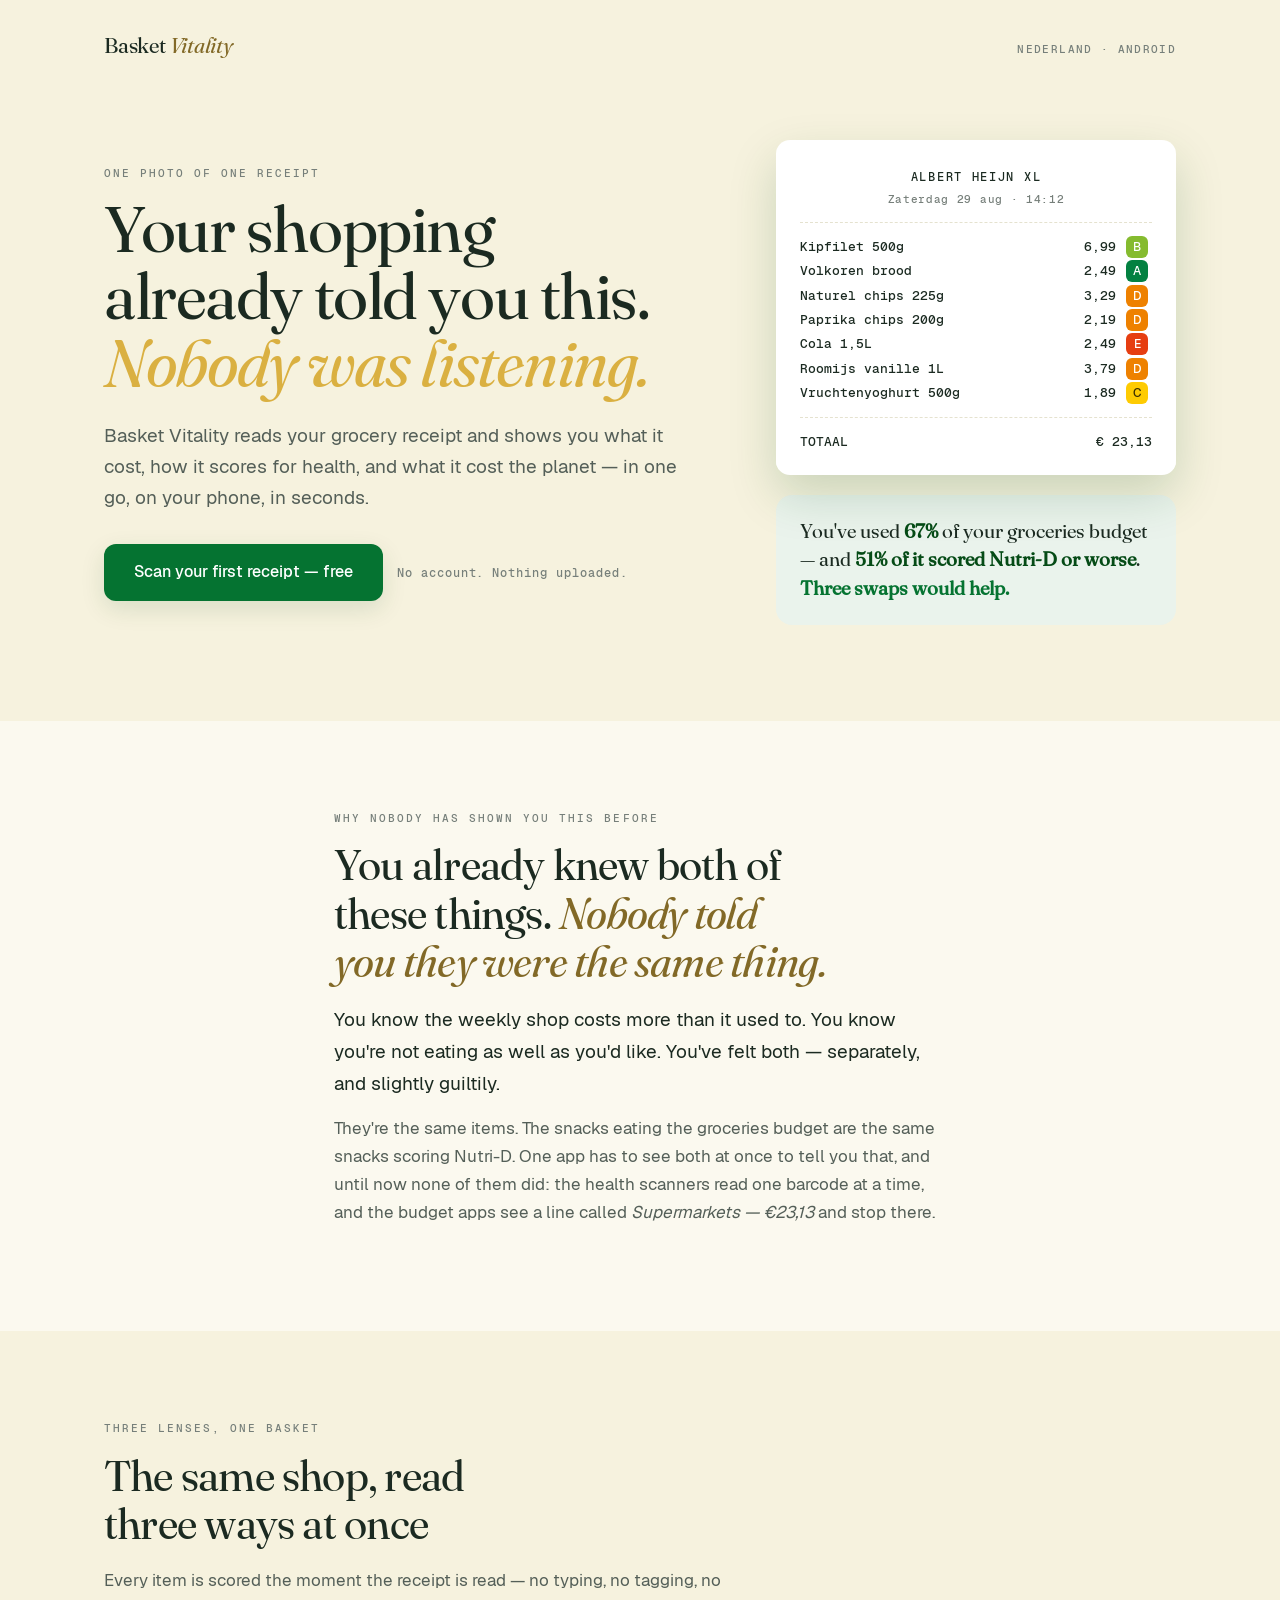
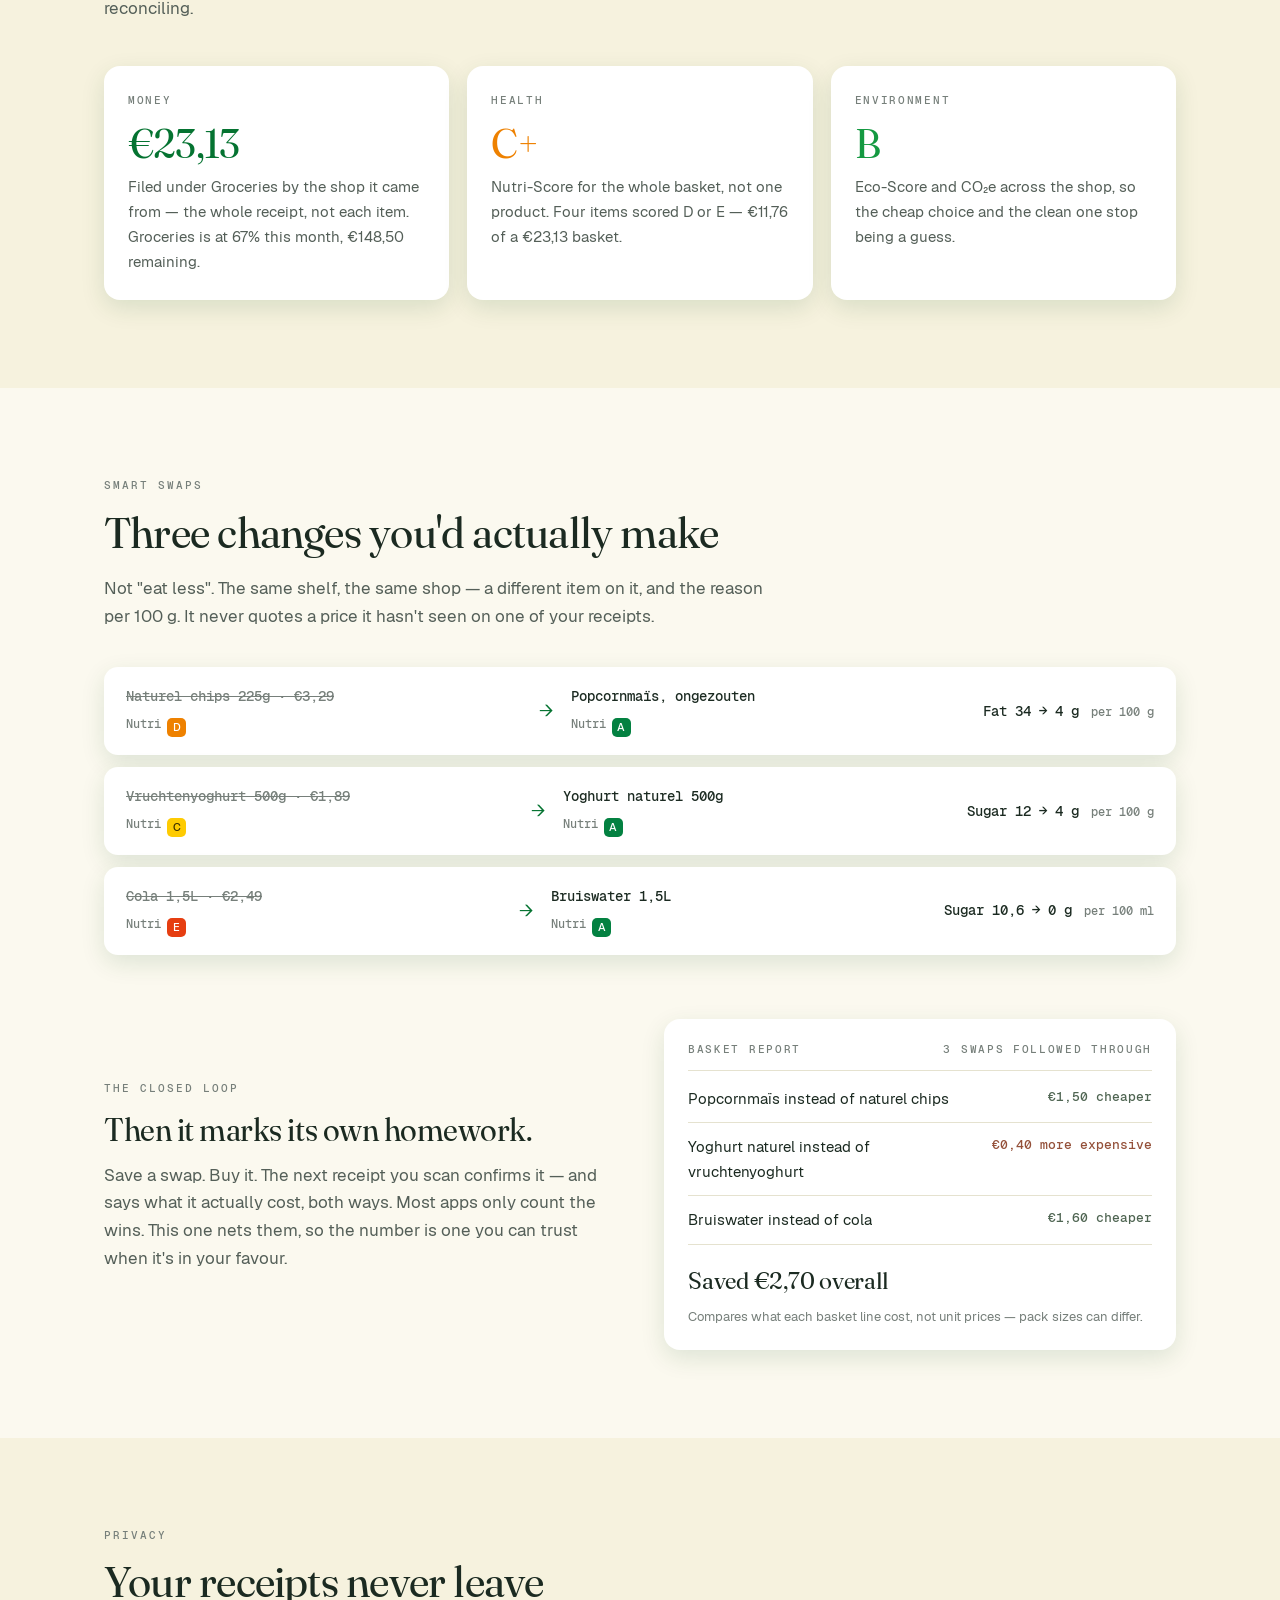
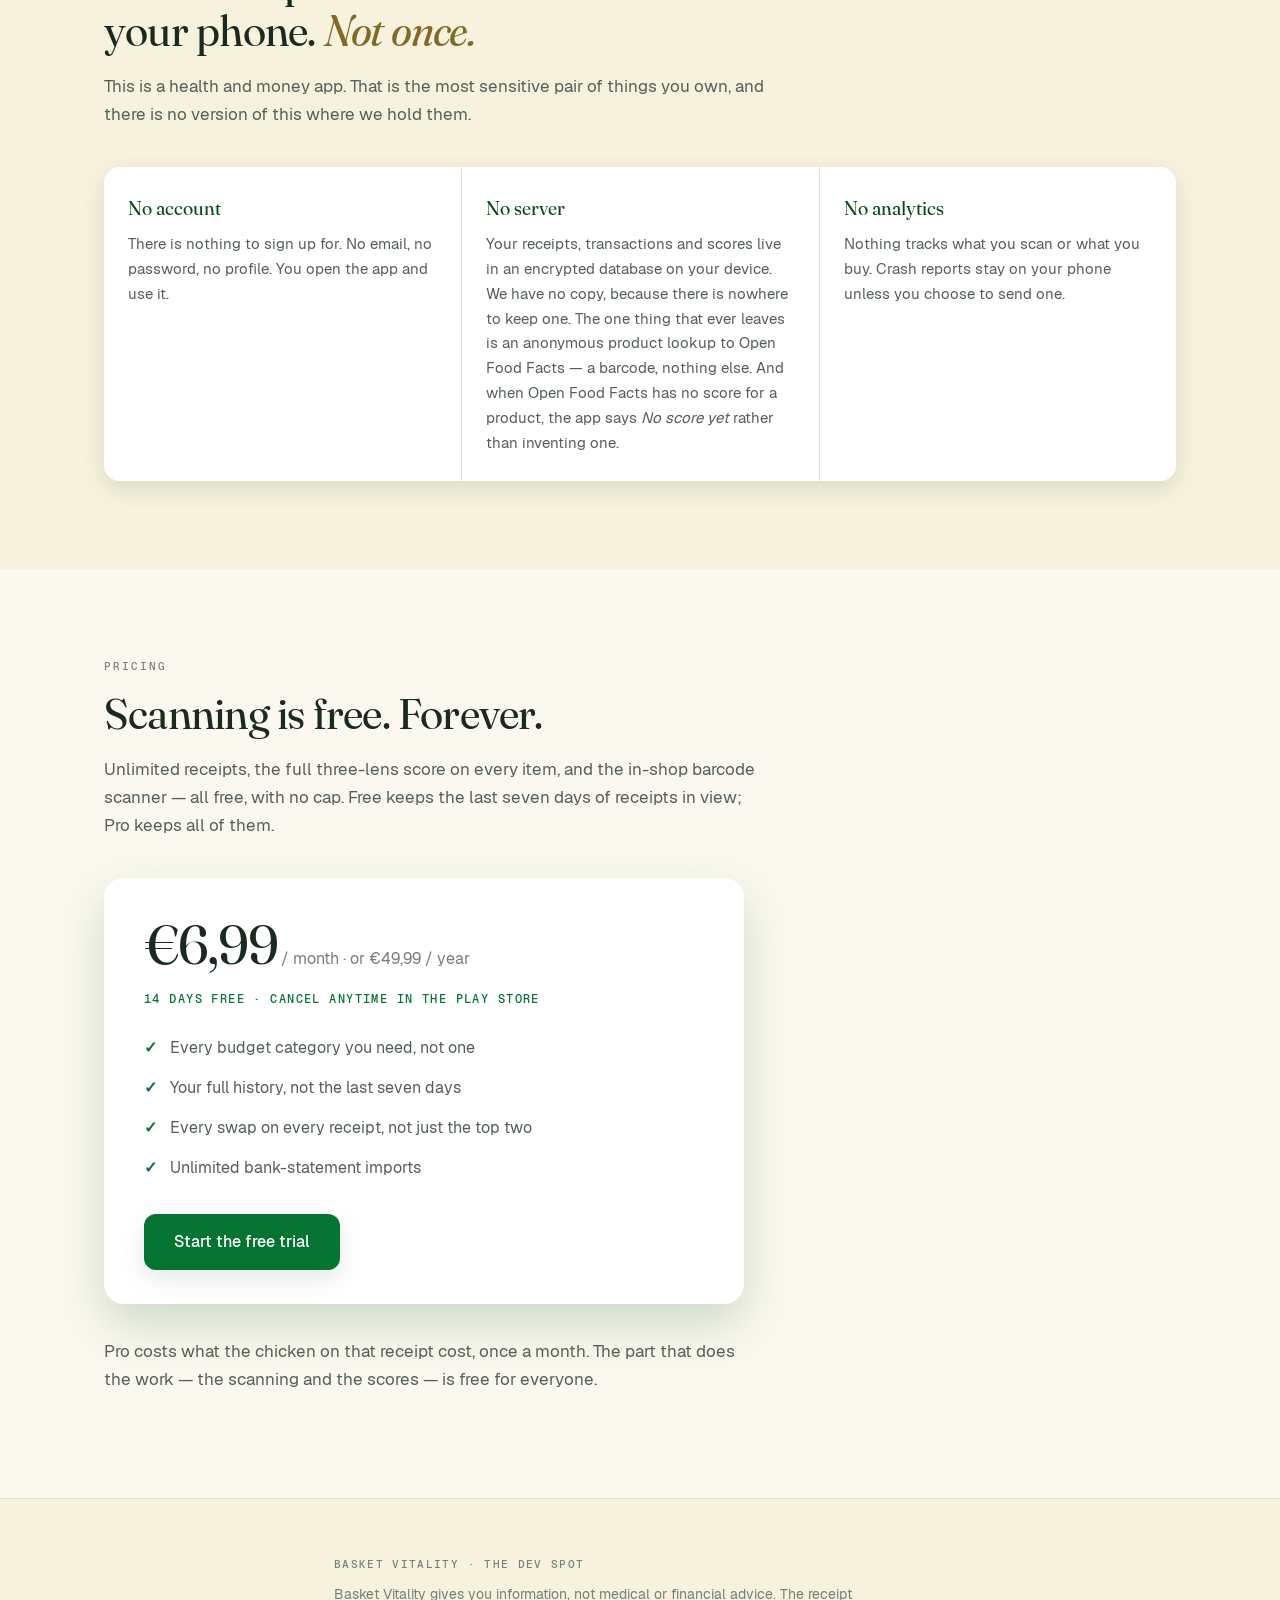
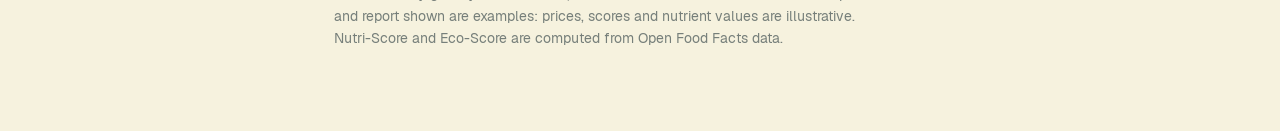
==== index.html @ 40c3b3a7 "Ship the real landing page, self-hosted fonts, and the SEO foundation (HOM-864) Replaces the 2.3 KB " ====
<!doctype html>
<html lang="en">
<head>
<meta charset="utf-8">
<meta name="viewport" content="width=device-width, initial-scale=1">

<title>Basket Vitality — Nutri-Score, Eco-Score and budget, from one receipt</title>
<meta name="description" content="Photograph a grocery receipt and read it three ways at once: Nutri-Score for health, Eco-Score and CO₂e for environment, and your own budget. Free and unlimited. Nothing leaves your phone.">
<link rel="canonical" href="https://basketvitality.com/">

<meta property="og:type" content="website">
<meta property="og:site_name" content="Basket Vitality">
<meta property="og:locale" content="en_GB">
<meta property="og:url" content="https://basketvitality.com/">
<meta property="og:title" content="Basket Vitality — Nutri-Score, Eco-Score and budget, from one receipt">
<meta property="og:description" content="Your shopping already told you this. Nobody was listening. Scan a receipt and see money, health and environment in one place — free, and entirely on your phone.">
<meta property="og:image" content="https://basketvitality.com/og-image.png">
<meta property="og:image:width" content="1024">
<meta property="og:image:height" content="500">
<meta property="og:image:alt" content="Basket Vitality — smarter baskets, healthier choices">

<meta name="twitter:card" content="summary_large_image">
<meta name="twitter:title" content="Basket Vitality — Nutri-Score, Eco-Score and budget, from one receipt">
<meta name="twitter:description" content="Scan a grocery receipt and see money, health and environment in one place. Free, and entirely on your phone.">
<meta name="twitter:image" content="https://basketvitality.com/og-image.png">

<meta name="theme-color" content="#F6F2DE">
<link rel="icon" type="image/png" sizes="32x32" href="/favicon-32x32.png">
<link rel="icon" type="image/png" sizes="16x16" href="/favicon-16x16.png">
<link rel="apple-touch-icon" href="/apple-touch-icon.png">

<!-- Self-hosted, no font CDN. A page that claims "no analytics" must not hand
     every visitor's IP to a third party to render its own headline — and the
     site's CSP (font-src 'self') now enforces that rather than trusting it. -->
<style>
  @font-face { font-family:"Fraunces";   src:url("/fonts/fraunces_regular.ttf")   format("truetype"); font-weight:400; font-style:normal; font-display:swap; }
  @font-face { font-family:"Fraunces";   src:url("/fonts/fraunces_italic.ttf")    format("truetype"); font-weight:400; font-style:italic; font-display:swap; }
  @font-face { font-family:"Geist";      src:url("/fonts/geist_regular.ttf")      format("truetype"); font-weight:400; font-style:normal; font-display:swap; }
  @font-face { font-family:"Geist";      src:url("/fonts/geist_medium.ttf")       format("truetype"); font-weight:500; font-style:normal; font-display:swap; }
  @font-face { font-family:"Geist Mono"; src:url("/fonts/geist_mono_medium.ttf")  format("truetype"); font-weight:500; font-style:normal; font-display:swap; }
</style>

<script type="application/ld+json">
{
  "@context": "https://schema.org",
  "@type": "SoftwareApplication",
  "name": "Basket Vitality",
  "url": "https://basketvitality.com/",
  "applicationCategory": "HealthApplication",
  "operatingSystem": "Android",
  "description": "Scan a grocery receipt and read it three ways at once: Nutri-Score for health, Eco-Score and CO2e for environment, and your own budget for money. Processed on-device.",
  "author": { "@type": "Organization", "name": "The Dev Spot" },
  "publisher": { "@type": "Organization", "name": "The Dev Spot" },
  "inLanguage": ["en", "nl"],
  "offers": [
    { "@type": "Offer", "name": "Free", "price": "0", "priceCurrency": "EUR" },
    { "@type": "Offer", "name": "Pro, monthly", "price": "6.99", "priceCurrency": "EUR" },
    { "@type": "Offer", "name": "Pro, yearly", "price": "49.99", "priceCurrency": "EUR" }
  ],
  "privacyPolicy": "https://basketvitality.com/privacy/"
}
</script>
</head>
<body>

<style>
  :root {
    /* identity-v4 */
    --emerald:#057331; --forest:#054B16; --fresh:#149941; --lime:#86C11C;
    --gold:#DAB041; --gold-deep:#826927;
    --ivory:#F6F2DE; --raised:#FBF9EF; --mist:#EAF3EC; --white:#FFFFFF;
    --ink:#1B2A21; --ink-subtle:#545F58; --ink-muted:#767F7A; --outline:#E5E2CF;
    --sage-text:#4F6552; --clay-text:#945039;  /* BvPalette.SageText / ClayText — AA on paper */

    /* Nutri-Score, official values — the one palette a Dutch shopper already reads */
    --ns-a:#038141; --ns-b:#85BB2F; --ns-c:#FECB02; --ns-d:#EE8100; --ns-e:#E63E11;

    --serif:"Fraunces", Georgia, "Times New Roman", serif;
    --sans:"Geist", -apple-system, BlinkMacSystemFont, "Segoe UI", Roboto, sans-serif;
    --mono:"Geist Mono", ui-monospace, "SFMono-Regular", Menlo, monospace;
    --shadow:0 8px 24px rgba(5,75,22,.12);
    --shadow-lift:0 20px 48px rgba(5,75,22,.18);
    color-scheme: light;
  }

  * { box-sizing:border-box; }
  html { -webkit-text-size-adjust:100%; scroll-behavior:smooth; }
  body {
    margin:0; background:var(--ivory); color:var(--ink);
    font-family:var(--sans); font-size:17px; line-height:1.65;
    -webkit-font-smoothing:antialiased; text-rendering:optimizeLegibility;
    overflow-x:hidden;
  }
  .wrap { max-width:1120px; margin:0 auto; padding:0 24px; }
  .narrow { max-width:660px; }

  .eyebrow {
    font-family:var(--mono); font-weight:500; font-size:0.7rem;
    letter-spacing:0.18em; text-transform:uppercase; color:var(--ink-muted);
    margin:0 0 14px;
  }

  /* ══ nav ══ */
  nav { display:flex; align-items:baseline; justify-content:space-between; padding:28px 0 0; }
  .wordmark { font-family:var(--serif); font-weight:400; font-size:1.35rem; letter-spacing:-0.01em; margin:0; }
  .wordmark em { font-style:italic; color:var(--gold-deep); }
  nav .nav-note { font-family:var(--mono); font-size:0.7rem; letter-spacing:0.12em; text-transform:uppercase; color:var(--ink-muted); }

  /* ══ hero ══ */
  .hero { display:grid; grid-template-columns:1fr 400px; gap:64px; align-items:center; padding:76px 0 96px; }
  @media (max-width:940px){ .hero { grid-template-columns:1fr; gap:48px; padding:56px 0 72px; } }

  h1 {
    font-family:var(--serif); font-weight:400;
    font-size:clamp(2.5rem, 5.6vw, 4.05rem); line-height:1.03;
    letter-spacing:-0.022em; margin:0 0 24px; text-wrap:balance;
  }
  h1 em { font-style:italic; color:var(--gold); }
  .hero-sub { font-size:1.16rem; color:var(--ink-subtle); max-width:46ch; margin:0 0 32px; }

  .cta-row { display:flex; flex-wrap:wrap; gap:14px; align-items:center; }
  .btn {
    display:inline-block; background:var(--emerald); color:var(--white);
    font-family:var(--sans); font-weight:500; font-size:1rem;
    padding:15px 30px; border-radius:12px; text-decoration:none;
    box-shadow:var(--shadow); transition:transform .18s ease, box-shadow .18s ease, background .18s ease;
  }
  .btn:hover { background:var(--forest); transform:translateY(-2px); box-shadow:var(--shadow-lift); }
  .btn:focus-visible { outline:3px solid var(--gold); outline-offset:3px; }
  .cta-note { font-family:var(--mono); font-size:0.74rem; letter-spacing:0.08em; color:var(--ink-muted); }

  /* ══ the receipt ══ */
  .receipt {
    background:var(--white); border-radius:14px; box-shadow:var(--shadow-lift);
    padding:26px 24px 20px; font-family:var(--mono); font-size:0.8rem;
    line-height:1.9; position:relative; overflow:hidden;
  }
  .receipt::after {
    content:""; position:absolute; left:0; right:0; bottom:0; height:14px;
    background:
      radial-gradient(circle at 7px 14px, transparent 7px, var(--white) 7px) 0 0/14px 14px repeat-x;
    transform:translateY(1px);
  }
  .r-head { text-align:center; padding-bottom:12px; border-bottom:1px dashed var(--outline); margin-bottom:12px; }
  .r-store { font-weight:500; letter-spacing:0.14em; text-transform:uppercase; font-size:0.76rem; }
  .r-meta  { color:var(--ink-muted); font-size:0.7rem; letter-spacing:0.06em; }

  .r-line {
    display:grid; grid-template-columns:1fr auto 26px; gap:10px; align-items:center;
    font-variant-numeric:tabular-nums;
  }
  .r-line .nm { white-space:nowrap; overflow:hidden; text-overflow:ellipsis; }
  .r-line .pr { color:var(--ink); }

  .ns {
    width:22px; height:22px; border-radius:6px; display:grid; place-items:center;
    font-family:var(--sans); font-weight:500; font-size:0.72rem; color:#fff;
    opacity:0; transform:scale(.6);
  }
  .ns.a{background:var(--ns-a)} .ns.b{background:var(--ns-b)}
  .ns.c{background:var(--ns-c); color:#3A2E00} .ns.d{background:var(--ns-d)} .ns.e{background:var(--ns-e)}

  .r-total {
    display:flex; justify-content:space-between; margin-top:12px; padding-top:12px;
    border-top:1px dashed var(--outline); font-weight:500; font-variant-numeric:tabular-nums;
  }

  /* scan sweep */
  .scanline {
    position:absolute; left:0; right:0; height:64px; top:-70px; pointer-events:none;
    background:linear-gradient(180deg, rgba(5,115,49,0) 0%, rgba(5,115,49,.14) 55%, rgba(5,115,49,0) 100%);
  }

  @keyframes sweep { from { top:-70px; } to { top:100%; } }
  @keyframes pop  { to { opacity:1; transform:scale(1); } }
  @keyframes rise { from { opacity:0; transform:translateY(14px);} to { opacity:1; transform:none;} }

  .scanline { animation:sweep 1.5s cubic-bezier(.4,0,.2,1) .3s 1 forwards; }
  .ns { animation:pop .38s cubic-bezier(.34,1.56,.64,1) forwards; }
  .ns.d1{animation-delay:.62s} .ns.d2{animation-delay:.74s} .ns.d3{animation-delay:.86s}
  .ns.d4{animation-delay:.98s} .ns.d5{animation-delay:1.10s} .ns.d6{animation-delay:1.22s}
  .ns.d7{animation-delay:1.34s} .ns.d8{animation-delay:1.46s}

  .verdict { animation:rise .6s cubic-bezier(.2,.7,.3,1) 1.75s backwards; }

  @media (prefers-reduced-motion:reduce){
    .scanline { display:none; }
    .ns { animation:none; opacity:1; transform:none; }
    .verdict { animation:none; }
  }

  /* ══ verdict card ══ */
  .verdict {
    background:var(--mist); border-radius:16px; padding:22px 24px; margin-top:20px;
  }
  .verdict .line { font-family:var(--serif); font-size:1.24rem; line-height:1.45; margin:0; }
  .verdict .line b { font-weight:600; color:var(--forest); }
  .verdict .line .money { color:var(--emerald); font-weight:600; }

  /* ══ sections ══ */
  section { padding:88px 0; }
  section.tint { background:var(--raised); }
  h2 {
    font-family:var(--serif); font-weight:400;
    font-size:clamp(1.9rem, 3.6vw, 2.7rem); line-height:1.12;
    letter-spacing:-0.018em; margin:0 0 18px; text-wrap:balance;
  }
  h2 em { font-style:italic; color:var(--gold-deep); }
  section p { font-size:1.06rem; color:var(--ink-subtle); margin:0 0 16px; max-width:62ch; }
  section p.lead { font-size:1.2rem; color:var(--ink); }

  /* ══ lenses ══ */
  .lenses { display:grid; grid-template-columns:repeat(auto-fit,minmax(232px,1fr)); gap:18px; margin-top:44px; }
  .lens {
    background:var(--white); border-radius:16px; box-shadow:var(--shadow); padding:26px 24px;
  }
  .lens .tag {
    font-family:var(--mono); font-weight:500; font-size:0.66rem; letter-spacing:0.16em;
    text-transform:uppercase; color:var(--ink-muted); display:block; margin-bottom:14px;
  }
  .lens .big {
    font-family:var(--serif); font-size:2.5rem; line-height:1; letter-spacing:-0.02em;
    display:block; margin-bottom:10px; font-variant-numeric:tabular-nums;
  }
  .lens.money .big { color:var(--emerald); }
  .lens.health .big { color:var(--ns-d); }
  .lens.eco   .big { color:var(--fresh); }
  .lens p { font-size:0.95rem; margin:0; color:var(--ink-subtle); }

  /* ══ swaps ══ */
  .swaps { display:flex; flex-direction:column; gap:12px; margin:36px 0 30px; }
  .swap {
    background:var(--white); border-radius:14px; box-shadow:var(--shadow);
    padding:18px 22px; display:grid; grid-template-columns:1fr auto 1fr auto;
    gap:18px; align-items:center;
  }
  @media (max-width:720px){ .swap { grid-template-columns:1fr; gap:8px; text-align:left; } .swap .arrow{ display:none; } }
  .swap .from .n, .swap .to .n { font-family:var(--mono); font-size:0.86rem; display:block; }
  .swap .from .n { color:var(--ink-muted); text-decoration:line-through; text-decoration-thickness:1px; }
  .swap .to   .n { color:var(--ink); font-weight:500; }
  .swap .sub { font-family:var(--mono); font-size:0.72rem; color:var(--ink-muted); }
  .swap .arrow { color:var(--emerald); font-size:1.1rem; }
  .swap .why {
    font-family:var(--mono); font-size:0.86rem; color:var(--ink);
    font-variant-numeric:tabular-nums; white-space:nowrap;
  }
  .swap .why span { color:var(--ink-muted); font-size:0.72rem; margin-left:4px; }
  .chip {
    display:inline-grid; place-items:center; width:19px; height:19px; border-radius:5px;
    font-family:var(--sans); font-weight:500; font-size:0.66rem; color:#fff; vertical-align:-3px; margin-left:6px;
  }
  .chip.a{background:var(--ns-a)} .chip.b{background:var(--ns-b)} .chip.c{background:var(--ns-c); color:#3A2E00} .chip.d{background:var(--ns-d)} .chip.e{background:var(--ns-e)}

  /* ══ the closed loop ══ */
  .loop { display:grid; grid-template-columns:1fr 1fr; gap:48px; align-items:center; margin-top:64px; }
  @media (max-width:860px){ .loop { grid-template-columns:1fr; gap:28px; } }
  .loop h3 {
    font-family:var(--serif); font-weight:400; font-size:clamp(1.5rem, 2.6vw, 1.95rem);
    line-height:1.15; letter-spacing:-0.015em; margin:0 0 14px; text-wrap:balance;
  }
  .report { background:var(--white); border-radius:16px; box-shadow:var(--shadow); padding:22px 24px; }
  .rp-head {
    display:flex; justify-content:space-between; gap:12px;
    font-family:var(--mono); font-size:0.66rem; letter-spacing:0.16em; text-transform:uppercase; color:var(--ink-muted);
    padding-bottom:12px; border-bottom:1px solid var(--outline); margin-bottom:4px;
  }
  .rp-row { display:flex; justify-content:space-between; gap:16px; padding:11px 0; border-bottom:1px solid var(--outline); font-size:0.95rem; }
  .rp-row .what { color:var(--ink); }
  .rp-row .delta { font-family:var(--mono); font-size:0.82rem; white-space:nowrap; font-variant-numeric:tabular-nums; }
  .delta.cheaper { color:var(--sage-text); }
  .delta.dearer  { color:var(--clay-text); }
  .rp-net { font-family:var(--serif); font-size:1.5rem; letter-spacing:-0.01em; color:var(--ink); padding:16px 0 6px; font-variant-numeric:tabular-nums; }
  section .rp-foot { font-size:0.82rem; color:var(--ink-muted); margin:0; }

  /* ══ privacy ══ */
  .promises { display:grid; grid-template-columns:repeat(auto-fit,minmax(240px,1fr)); gap:0; margin-top:38px; border-radius:16px; overflow:hidden; box-shadow:var(--shadow); }
  .promise { background:var(--white); padding:26px 24px; }
  .promise + .promise { border-left:1px solid var(--outline); }
  @media (max-width:760px){ .promise + .promise { border-left:none; border-top:1px solid var(--outline);} }
  .promise h3 { font-family:var(--serif); font-weight:400; font-size:1.18rem; margin:0 0 8px; color:var(--forest); }
  .promise p { font-size:0.94rem; margin:0; }

  /* ══ price ══ */
  .pricebox {
    background:var(--white); border-radius:20px; box-shadow:var(--shadow-lift);
    padding:40px 40px 34px; margin-top:38px; max-width:640px;
  }
  .pricebox .amt { font-family:var(--serif); font-size:3.4rem; line-height:1; letter-spacing:-0.025em; color:var(--ink); }
  .pricebox .amt span { font-family:var(--sans); font-size:1rem; color:var(--ink-muted); letter-spacing:0; }
  .pricebox .free { font-family:var(--mono); font-size:0.74rem; letter-spacing:0.12em; text-transform:uppercase; color:var(--emerald); margin:16px 0 20px; }
  .pricebox ul { list-style:none; margin:0 0 26px; padding:0; }
  .pricebox li { font-size:0.98rem; color:var(--ink-subtle); padding:7px 0 7px 26px; position:relative; }
  .pricebox li::before { content:"✓"; position:absolute; left:0; color:var(--emerald); font-weight:600; }

  footer { padding:56px 0 72px; border-top:1px solid var(--outline); }
  footer p { font-family:var(--mono); font-size:0.7rem; letter-spacing:0.12em; text-transform:uppercase; color:var(--ink-muted); margin:0 0 10px; }
  footer .fine { font-family:var(--sans); font-size:0.86rem; letter-spacing:0; text-transform:none; color:var(--ink-muted); max-width:60ch; line-height:1.6; }
</style>

<div class="wrap">
  <nav>
    <p class="wordmark">Basket <em>Vitality</em></p>
    <span class="nav-note">Nederland · Android</span>
  </nav>

  <div class="hero">
    <div>
      <p class="eyebrow">One photo of one receipt</p>
      <h1>Your shopping already told you this. <em>Nobody was listening.</em></h1>
      <p class="hero-sub">Basket Vitality reads your grocery receipt and shows you what it cost, how it scores for health, and what it cost the planet — in one go, on your phone, in seconds.</p>
      <div class="cta-row">
        <a class="btn" href="#price">Scan your first receipt — free</a>
        <span class="cta-note">No account. Nothing uploaded.</span>
      </div>
    </div>

    <div>
      <div class="receipt">
        <div class="scanline"></div>
        <div class="r-head">
          <div class="r-store">Albert Heijn XL</div>
          <div class="r-meta">Zaterdag 29 aug · 14:12</div>
        </div>

        <div class="r-line"><span class="nm">Kipfilet 500g</span><span class="pr">6,99</span><span class="ns b d1">B</span></div>
        <div class="r-line"><span class="nm">Volkoren brood</span><span class="pr">2,49</span><span class="ns a d2">A</span></div>
        <div class="r-line"><span class="nm">Naturel chips 225g</span><span class="pr">3,29</span><span class="ns d d3">D</span></div>
        <div class="r-line"><span class="nm">Paprika chips 200g</span><span class="pr">2,19</span><span class="ns d d4">D</span></div>
        <div class="r-line"><span class="nm">Cola 1,5L</span><span class="pr">2,49</span><span class="ns e d5">E</span></div>
        <div class="r-line"><span class="nm">Roomijs vanille 1L</span><span class="pr">3,79</span><span class="ns d d6">D</span></div>
        <div class="r-line"><span class="nm">Vruchtenyoghurt 500g</span><span class="pr">1,89</span><span class="ns c d7">C</span></div>

        <div class="r-total"><span>TOTAAL</span><span>€ 23,13</span></div>
      </div>

      <div class="verdict">
        <p class="line">You've used <b>67%</b> of your groceries budget — and <b>51% of it scored Nutri-D or worse</b>. <span class="money">Three swaps would help.</span></p>
      </div>
    </div>
  </div>
</div>

<section class="tint">
  <div class="wrap narrow">
    <p class="eyebrow">Why nobody has shown you this before</p>
    <h2>You already knew both of these things. <em>Nobody told you they were the same thing.</em></h2>
    <p class="lead">You know the weekly shop costs more than it used to. You know you're not eating as well as you'd like. You've felt both — separately, and slightly guiltily.</p>
    <p>They're the same items. The snacks eating the groceries budget are the same snacks scoring Nutri-D. One app has to see both at once to tell you that, and until now none of them did: the health scanners read one barcode at a time, and the budget apps see a line called <em>Supermarkets — €23,13</em> and stop there.</p>
  </div>
</section>

<section>
  <div class="wrap">
    <div class="narrow">
      <p class="eyebrow">Three lenses, one basket</p>
      <h2>The same shop, read three ways at once</h2>
      <p>Every item is scored the moment the receipt is read — no typing, no tagging, no reconciling.</p>
    </div>

    <div class="lenses">
      <div class="lens money">
        <span class="tag">Money</span>
        <span class="big">€23,13</span>
        <p>Filed under Groceries by the shop it came from — the whole receipt, not each item. Groceries is at 67% this month, €148,50 remaining.</p>
      </div>
      <div class="lens health">
        <span class="tag">Health</span>
        <span class="big">C+</span>
        <p>Nutri-Score for the whole basket, not one product. Four items scored D or E — €11,76 of a €23,13 basket.</p>
      </div>
      <div class="lens eco">
        <span class="tag">Environment</span>
        <span class="big">B</span>
        <p>Eco-Score and CO₂e across the shop, so the cheap choice and the clean one stop being a guess.</p>
      </div>
    </div>
  </div>
</section>

<section class="tint">
  <div class="wrap">
    <div class="narrow">
      <p class="eyebrow">Smart swaps</p>
      <h2>Three changes you'd actually make</h2>
      <p>Not "eat less". The same shelf, the same shop — a different item on it, and the reason per 100 g. It never quotes a price it hasn't seen on one of your receipts.</p>
    </div>

    <div class="swaps">
      <div class="swap">
        <div class="from"><span class="n">Naturel chips 225g · €3,29</span><span class="sub">Nutri<span class="chip d">D</span></span></div>
        <div class="arrow">→</div>
        <div class="to"><span class="n">Popcornmaïs, ongezouten</span><span class="sub">Nutri<span class="chip a">A</span></span></div>
        <div class="why">Fat 34 → 4 g <span>per 100 g</span></div>
      </div>
      <div class="swap">
        <div class="from"><span class="n">Vruchtenyoghurt 500g · €1,89</span><span class="sub">Nutri<span class="chip c">C</span></span></div>
        <div class="arrow">→</div>
        <div class="to"><span class="n">Yoghurt naturel 500g</span><span class="sub">Nutri<span class="chip a">A</span></span></div>
        <div class="why">Sugar 12 → 4 g <span>per 100 g</span></div>
      </div>
      <div class="swap">
        <div class="from"><span class="n">Cola 1,5L · €2,49</span><span class="sub">Nutri<span class="chip e">E</span></span></div>
        <div class="arrow">→</div>
        <div class="to"><span class="n">Bruiswater 1,5L</span><span class="sub">Nutri<span class="chip a">A</span></span></div>
        <div class="why">Sugar 10,6 → 0 g <span>per 100 ml</span></div>
      </div>
    </div>

    <div class="loop">
      <div class="loop-copy">
        <p class="eyebrow">The closed loop</p>
        <h3>Then it marks its own homework.</h3>
        <p>Save a swap. Buy it. The next receipt you scan confirms it — and says what it actually cost, both ways. Most apps only count the wins. This one nets them, so the number is one you can trust when it's in your favour.</p>
      </div>
      <div class="report" aria-label="Example basket report">
        <div class="rp-head"><span>Basket report</span><span>3 swaps followed through</span></div>
        <div class="rp-row"><span class="what">Popcornmaïs instead of naturel chips</span><span class="delta cheaper">€1,50 cheaper</span></div>
        <div class="rp-row"><span class="what">Yoghurt naturel instead of vruchtenyoghurt</span><span class="delta dearer">€0,40 more expensive</span></div>
        <div class="rp-row"><span class="what">Bruiswater instead of cola</span><span class="delta cheaper">€1,60 cheaper</span></div>
        <div class="rp-net">Saved €2,70 overall</div>
        <p class="rp-foot">Compares what each basket line cost, not unit prices — pack sizes can differ.</p>
      </div>
    </div>
  </div>
</section>

<section>
  <div class="wrap">
    <div class="narrow">
      <p class="eyebrow">Privacy</p>
      <h2>Your receipts never leave your phone. <em>Not once.</em></h2>
      <p>This is a health and money app. That is the most sensitive pair of things you own, and there is no version of this where we hold them.</p>
    </div>
    <div class="promises">
      <div class="promise">
        <h3>No account</h3>
        <p>There is nothing to sign up for. No email, no password, no profile. You open the app and use it.</p>
      </div>
      <div class="promise">
        <h3>No server</h3>
        <p>Your receipts, transactions and scores live in an encrypted database on your device. We have no copy, because there is nowhere to keep one. The one thing that ever leaves is an anonymous product lookup to Open Food Facts — a barcode, nothing else. And when Open Food Facts has no score for a product, the app says <em>No score yet</em> rather than inventing one.</p>
      </div>
      <div class="promise">
        <h3>No analytics</h3>
        <p>Nothing tracks what you scan or what you buy. Crash reports stay on your phone unless you choose to send one.</p>
      </div>
    </div>
  </div>
</section>

<section class="tint" id="price">
  <div class="wrap">
    <div class="narrow">
      <p class="eyebrow">Pricing</p>
      <h2>Scanning is free. Forever.</h2>
      <p>Unlimited receipts, the full three-lens score on every item, and the in-shop barcode scanner — all free, with no cap. Free keeps the last seven days of receipts in view; Pro keeps all of them.</p>
    </div>

    <div class="pricebox">
      <div class="amt">€6,99<span> / month · or €49,99 / year</span></div>
      <p class="free">14 days free · cancel anytime in the Play Store</p>
      <ul>
        <li>Every budget category you need, not one</li>
        <li>Your full history, not the last seven days</li>
        <li>Every swap on every receipt, not just the top two</li>
        <li>Unlimited bank-statement imports</li>
      </ul>
      <a class="btn" href="#">Start the free trial</a>
    </div>

    <div class="narrow" style="margin-top:34px">
      <p>Pro costs what the chicken on that receipt cost, once a month. The part that does the work — the scanning and the scores — is free for everyone.</p>
    </div>
  </div>
</section>

<footer>
  <div class="wrap narrow">
    <p>Basket Vitality · The Dev Spot</p>
    <p class="fine">Basket Vitality gives you information, not medical or financial advice. The receipt and report shown are examples: prices, scores and nutrient values are illustrative. Nutri-Score and Eco-Score are computed from Open Food Facts data.</p>
  </div>
</footer>

</body>
</html>
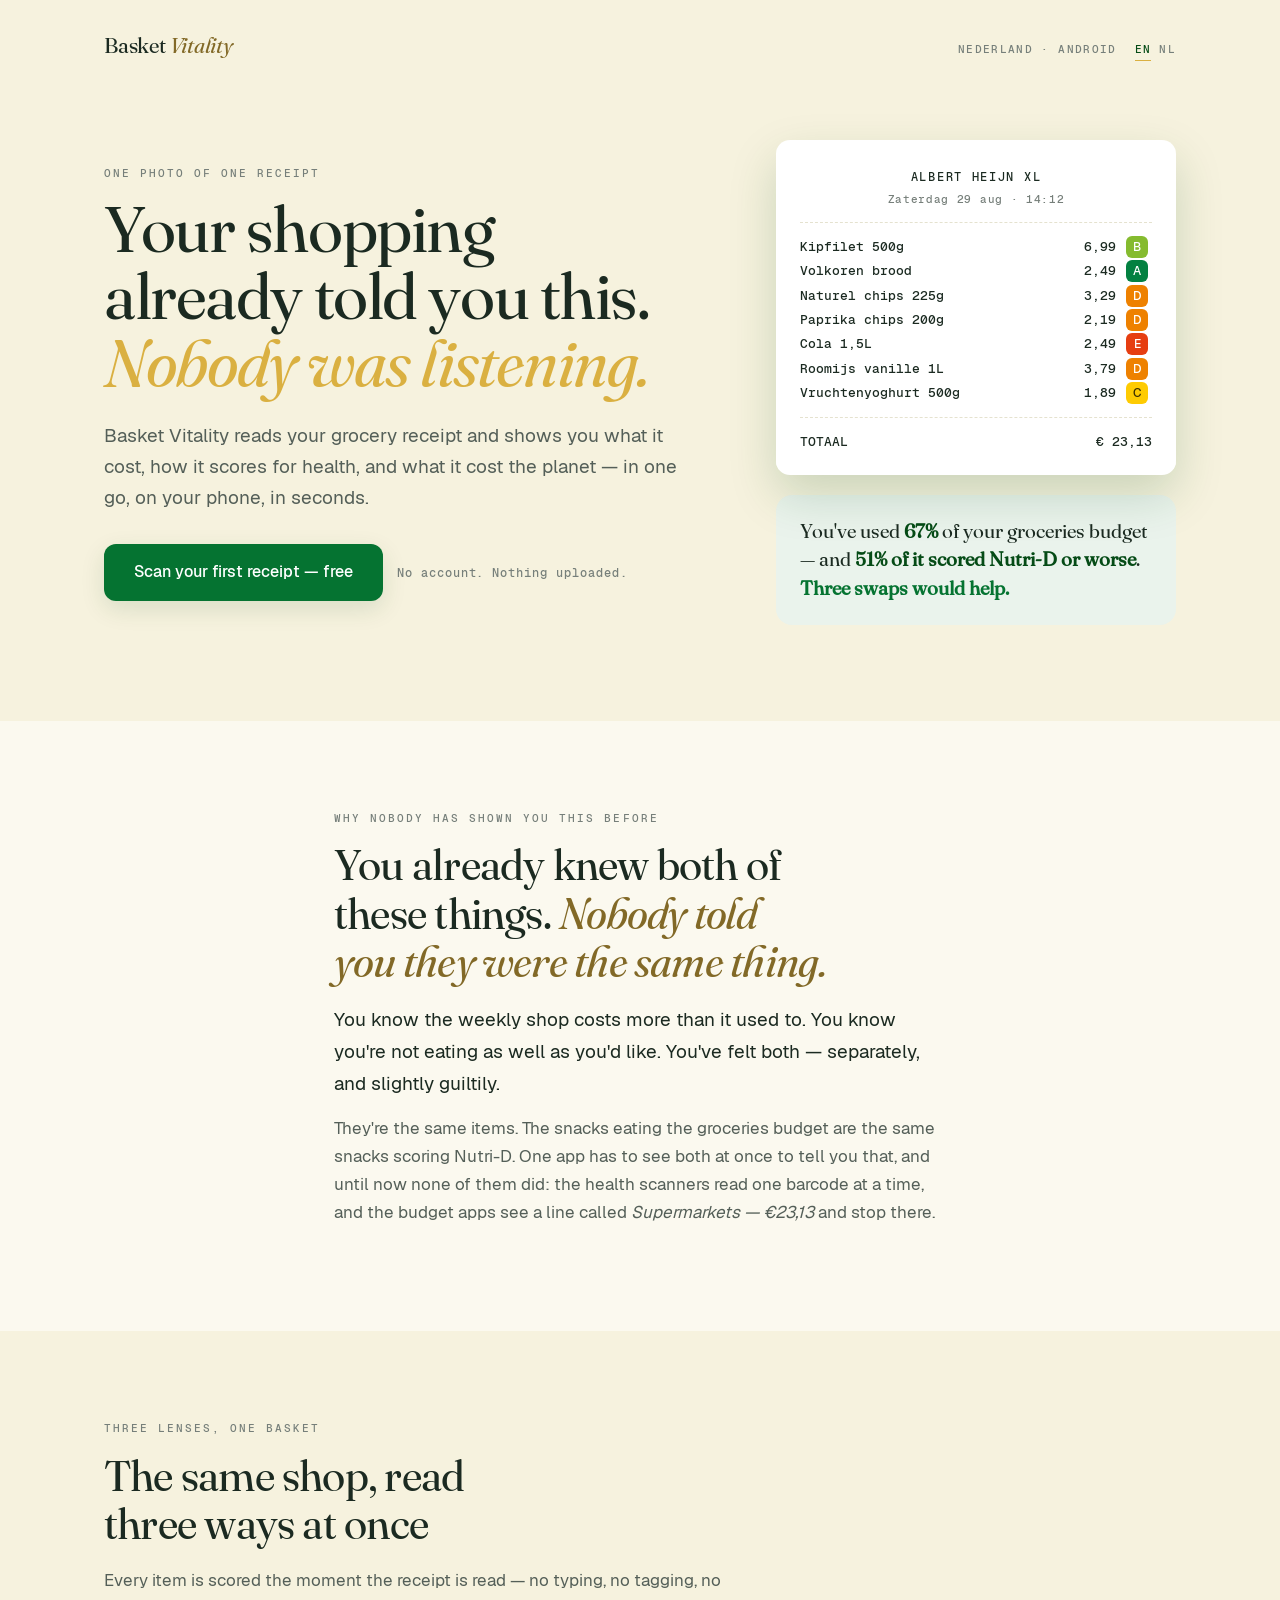
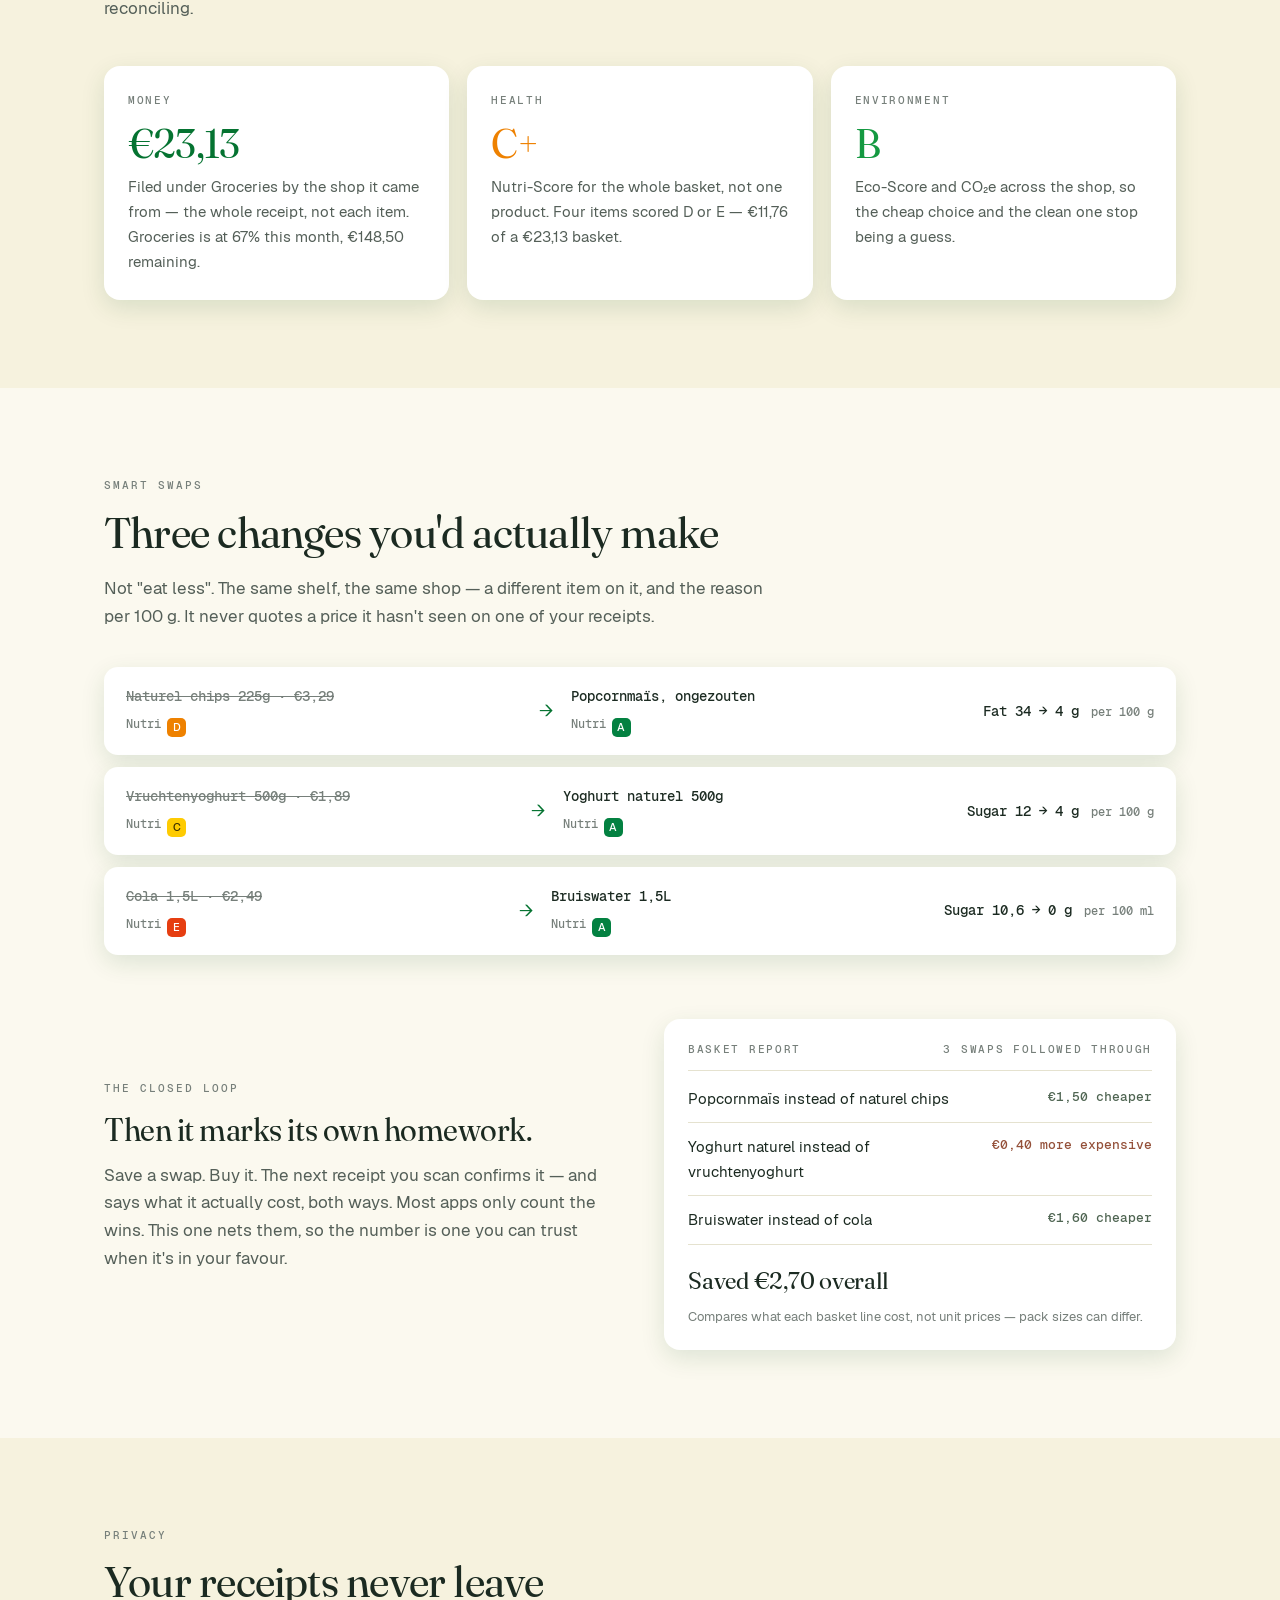
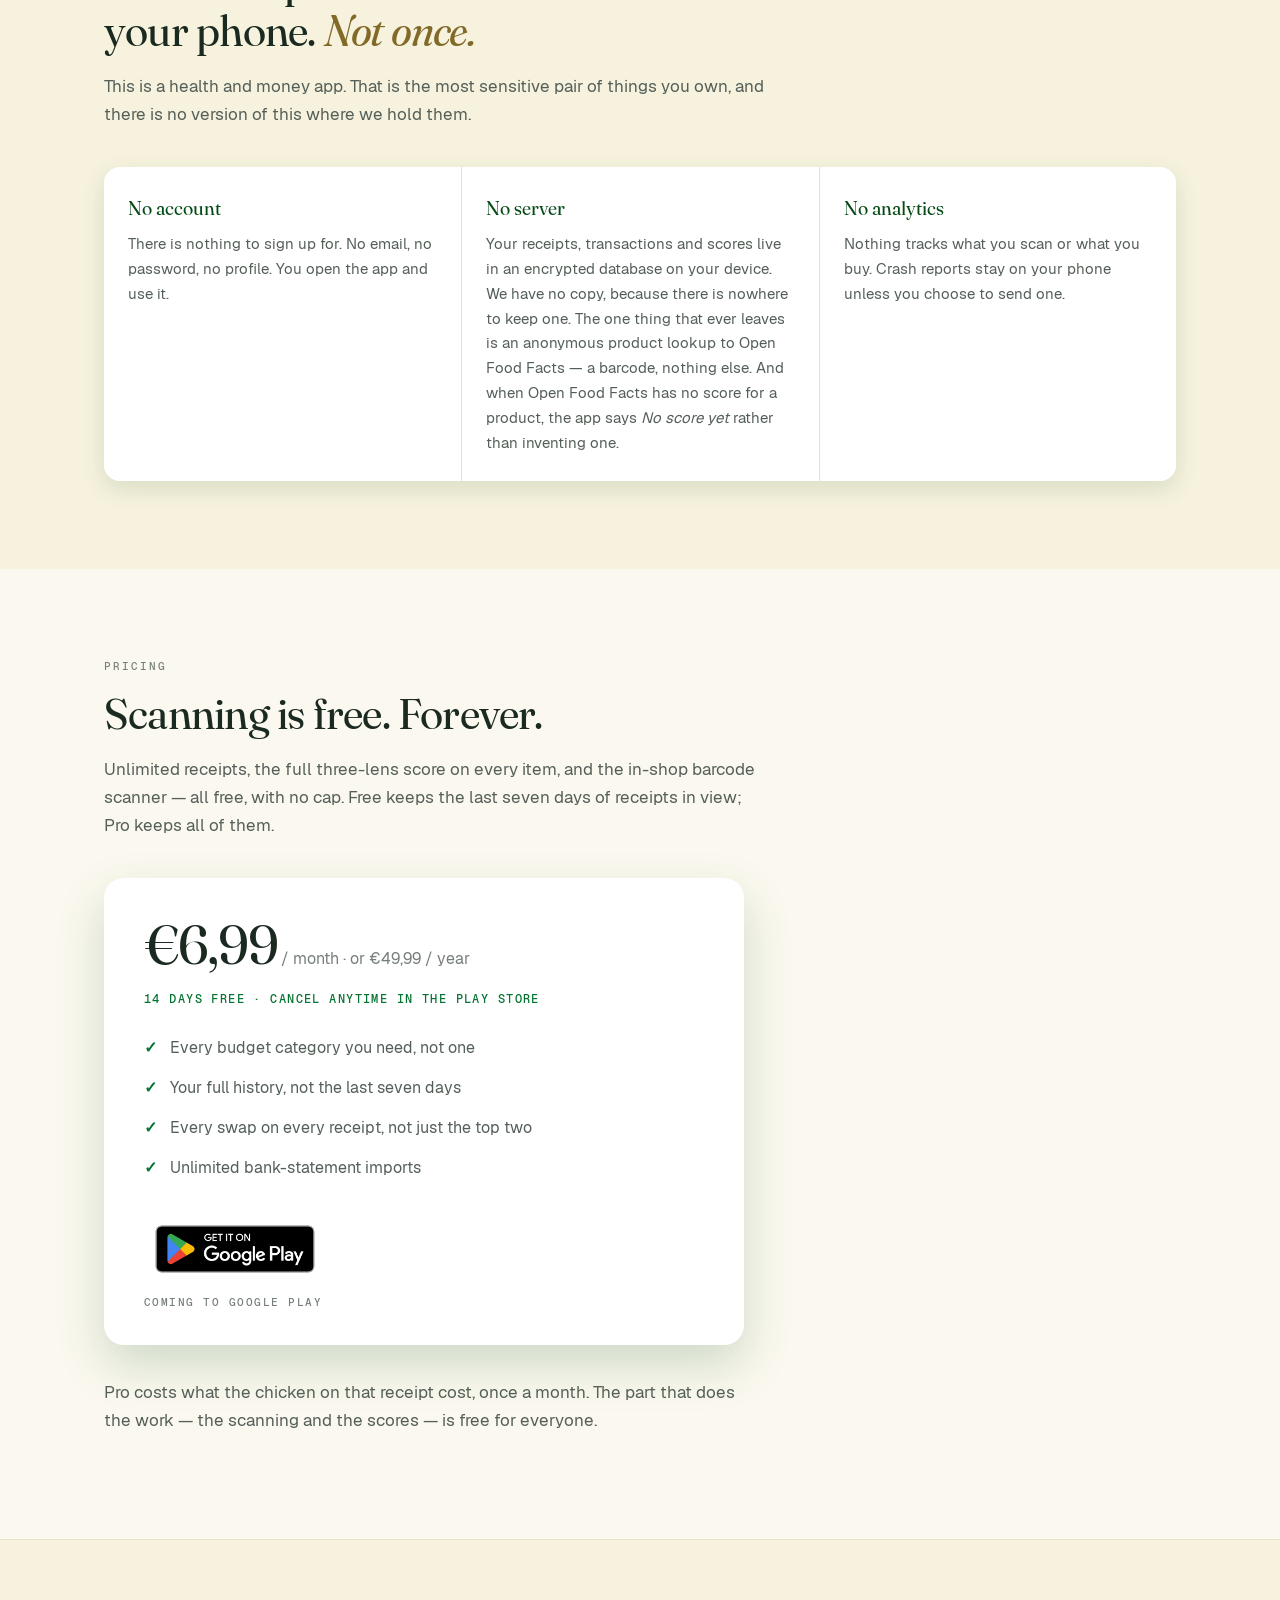
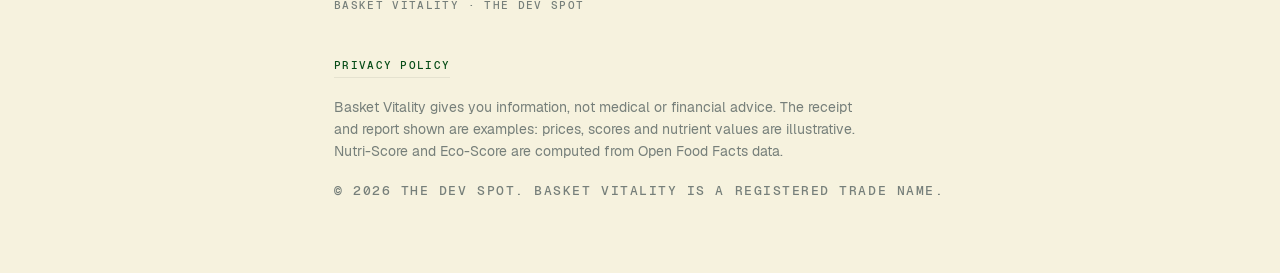
==== commit ba06424e: "Add the Google Play badge, a footer privacy link, and a copyright line (HOM-864) Three things Frank " ====
--- a/index.html
+++ b/index.html
@@ -7,6 +7,9 @@
 <title>Basket Vitality — Nutri-Score, Eco-Score and budget, from one receipt</title>
 <meta name="description" content="Photograph a grocery receipt and read it three ways at once: Nutri-Score for health, Eco-Score and CO₂e for environment, and your own budget. Free and unlimited. Nothing leaves your phone.">
 <link rel="canonical" href="https://basketvitality.com/">
+<link rel="alternate" hreflang="en" href="https://basketvitality.com/">
+<link rel="alternate" hreflang="nl" href="https://basketvitality.com/nl/">
+<link rel="alternate" hreflang="x-default" href="https://basketvitality.com/">
 
 <meta property="og:type" content="website">
 <meta property="og:site_name" content="Basket Vitality">
@@ -106,6 +109,43 @@
   .wordmark em { font-style:italic; color:var(--gold-deep); }
   nav .nav-note { font-family:var(--mono); font-size:0.7rem; letter-spacing:0.12em; text-transform:uppercase; color:var(--ink-muted); }
 
+
+  /* ══ language switcher (HOM-864) ══
+     Plain anchors, no JavaScript. The site's CSP is `default-src 'none'`, so a
+     scripted switcher would mean punching a hole in the exact header that makes
+     the privacy claim enforceable. Separate URLs per locale are also what
+     multilingual SEO actually requires — one URL swapped by JS gets indexed
+     once, in one language. */
+  nav .navright { display:flex; align-items:baseline; gap:18px; }
+  .langswitch { display:flex; gap:8px; font-family:var(--mono); font-size:0.7rem; letter-spacing:0.12em; text-transform:uppercase; }
+  .langswitch a { color:var(--ink-muted); text-decoration:none; padding-bottom:2px; border-bottom:1px solid transparent; }
+  .langswitch a:hover { color:var(--forest); border-bottom-color:var(--outline); }
+  .langswitch [aria-current="true"] { color:var(--forest); border-bottom-color:var(--gold); }
+  @media (max-width:560px){ nav .nav-note { display:none; } }
+
+
+  /* ══ Google Play badge ══
+     Self-hosted on purpose. The CSP is img-src 'self', so hot-linking Google's
+     copy would be blocked — and hosting it is what Google's own guidelines
+     expect anyway. The artwork is unmodified: the pre-launch state is said in
+     the caption, not by dimming the badge. */
+  .badge-wrap { display:flex; flex-direction:column; align-items:flex-start; gap:10px; margin:4px 0 0; }
+  .play-badge { display:block; width:182px; height:auto; }
+  .badge-note {
+    font-family:var(--mono); font-size:0.66rem; letter-spacing:0.14em;
+    text-transform:uppercase; color:var(--ink-muted);
+  }
+
+  /* ══ footer links ══ */
+  .footer-links { display:flex; gap:20px; margin:14px 0 18px; flex-wrap:wrap; }
+  .footer-links a {
+    font-family:var(--mono); font-size:0.68rem; letter-spacing:0.12em;
+    text-transform:uppercase; color:var(--forest); text-decoration:none;
+    border-bottom:1px solid var(--outline); padding-bottom:2px;
+  }
+  .footer-links a:hover { border-bottom-color:var(--gold); }
+  .copyright { font-size:0.8rem; color:var(--ink-muted); margin:18px 0 0; }
+
   /* ══ hero ══ */
   .hero { display:grid; grid-template-columns:1fr 400px; gap:64px; align-items:center; padding:76px 0 96px; }
   @media (max-width:940px){ .hero { grid-template-columns:1fr; gap:48px; padding:56px 0 72px; } }
@@ -300,7 +340,13 @@
 <div class="wrap">
   <nav>
     <p class="wordmark">Basket <em>Vitality</em></p>
-    <span class="nav-note">Nederland · Android</span>
+    <div class="navright">
+      <span class="nav-note">Nederland · Android</span>
+      <div class="langswitch">
+        <a href="/" hreflang="en" lang="en" aria-current="true">EN</a>
+        <a href="/nl/" hreflang="nl" lang="nl">NL</a>
+      </div>
+    </div>
   </nav>
 
   <div class="hero">
@@ -465,7 +511,15 @@
         <li>Every swap on every receipt, not just the top two</li>
         <li>Unlimited bank-statement imports</li>
       </ul>
-      <a class="btn" href="#">Start the free trial</a>
+      <!-- LAUNCH SWAP: when Production publishes, wrap the <img> below in
+           <a href="https://play.google.com/store/apps/details?id=com.thedevspot.basketvitality"> ... </a>
+           and delete the .badge-note line. The badge is deliberately NOT a link
+           yet: there is no listing, and a badge pointing at a 404 is worse than
+           a badge that says it is coming. -->
+      <div class="badge-wrap">
+        <img class="play-badge" src="/play-badge-en.png" alt="Get it on Google Play" width="182" height="70">
+        <span class="badge-note">Coming to Google Play</span>
+      </div>
     </div>
 
     <div class="narrow" style="margin-top:34px">
@@ -477,7 +531,11 @@
 <footer>
   <div class="wrap narrow">
     <p>Basket Vitality · The Dev Spot</p>
+    <nav class="footer-links" aria-label="Footer">
+      <a href="/privacy/">Privacy Policy</a>
+    </nav>
     <p class="fine">Basket Vitality gives you information, not medical or financial advice. The receipt and report shown are examples: prices, scores and nutrient values are illustrative. Nutri-Score and Eco-Score are computed from Open Food Facts data.</p>
+    <p class="copyright">© 2026 The Dev Spot. Basket Vitality is a registered trade name.</p>
   </div>
 </footer>
 
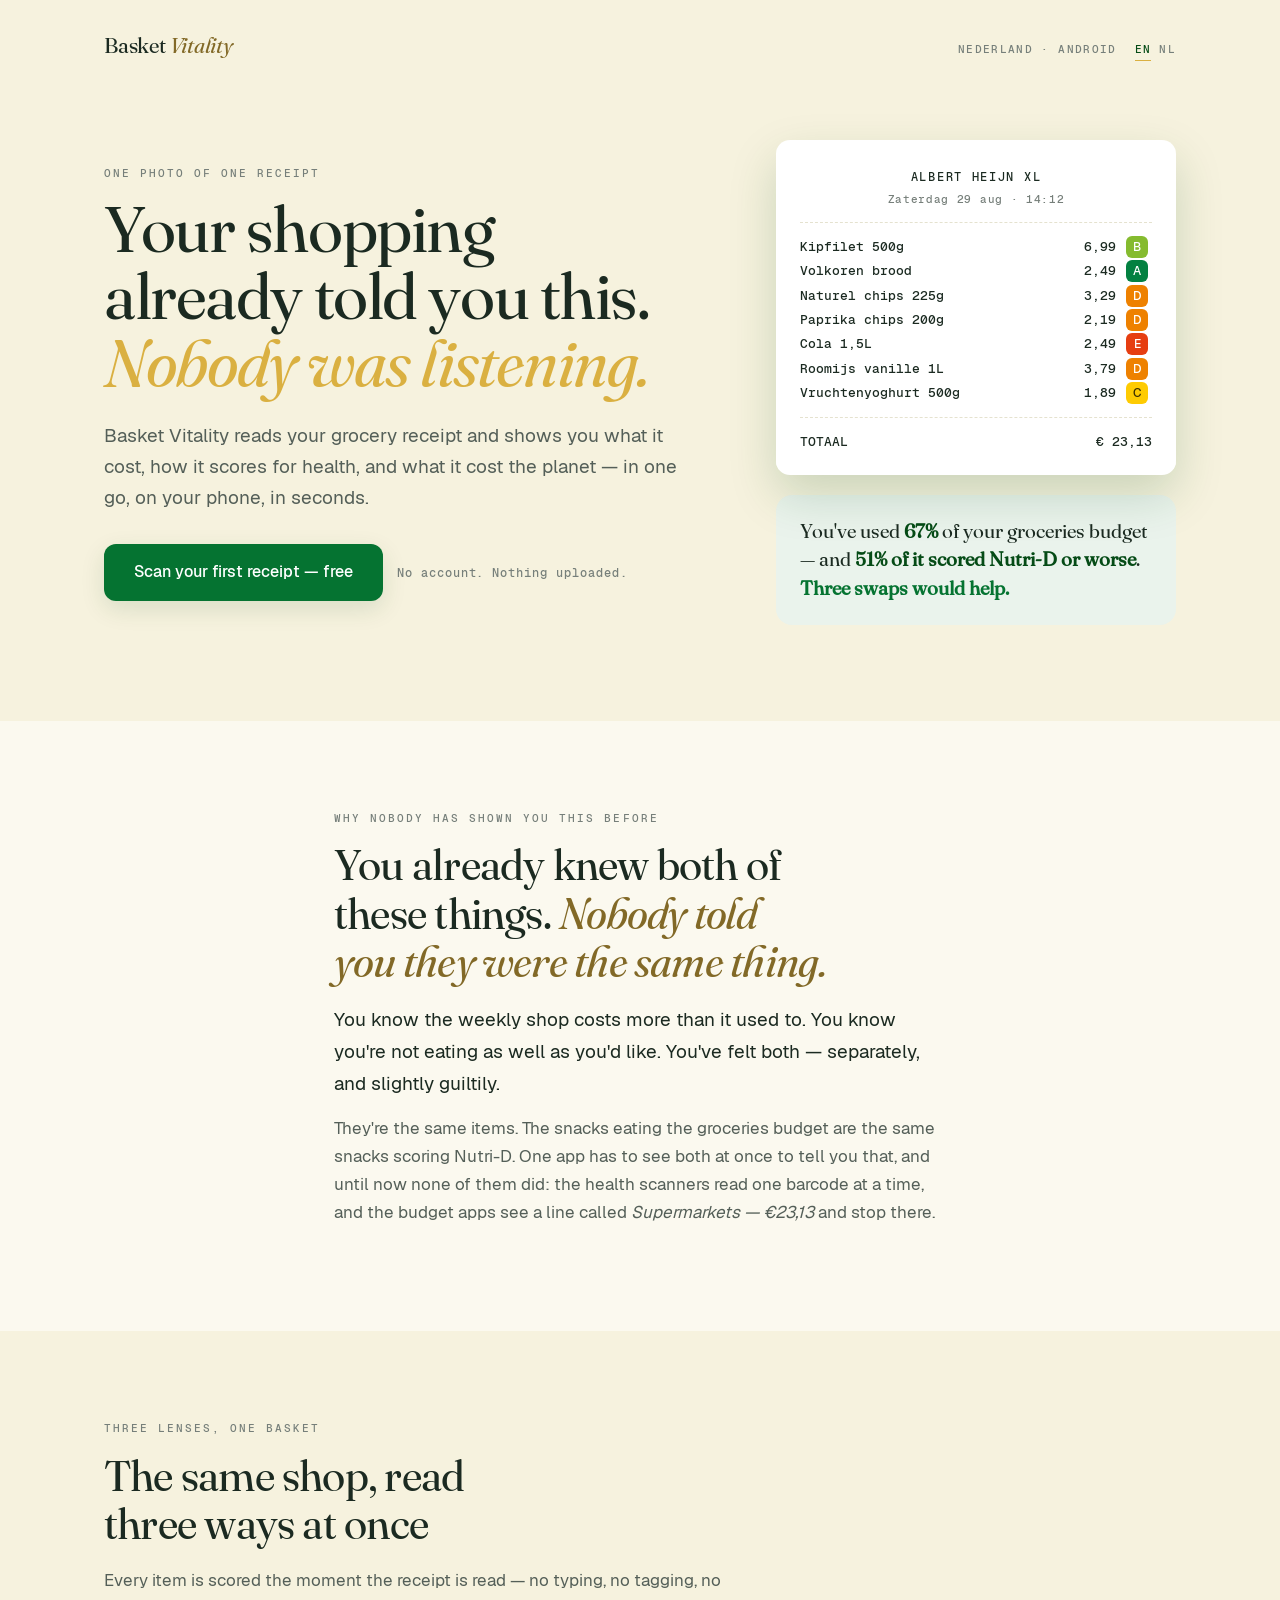
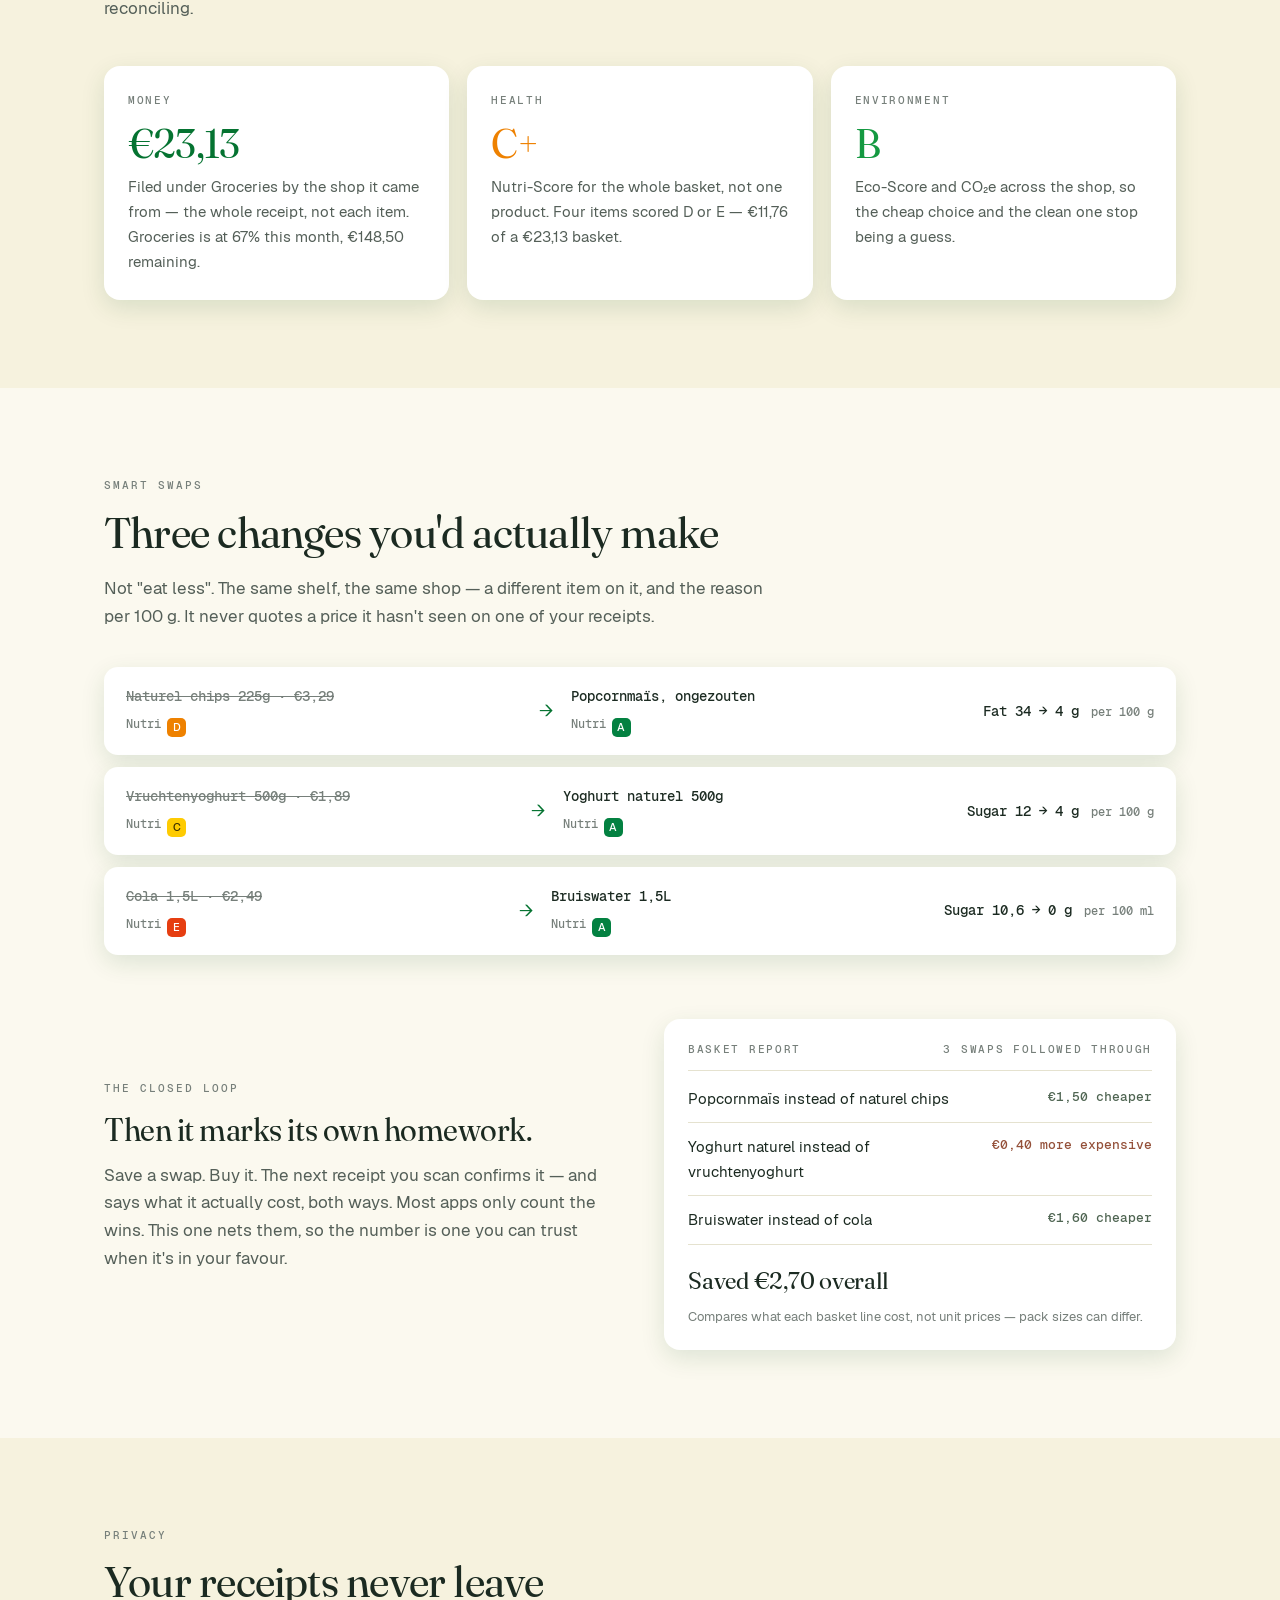
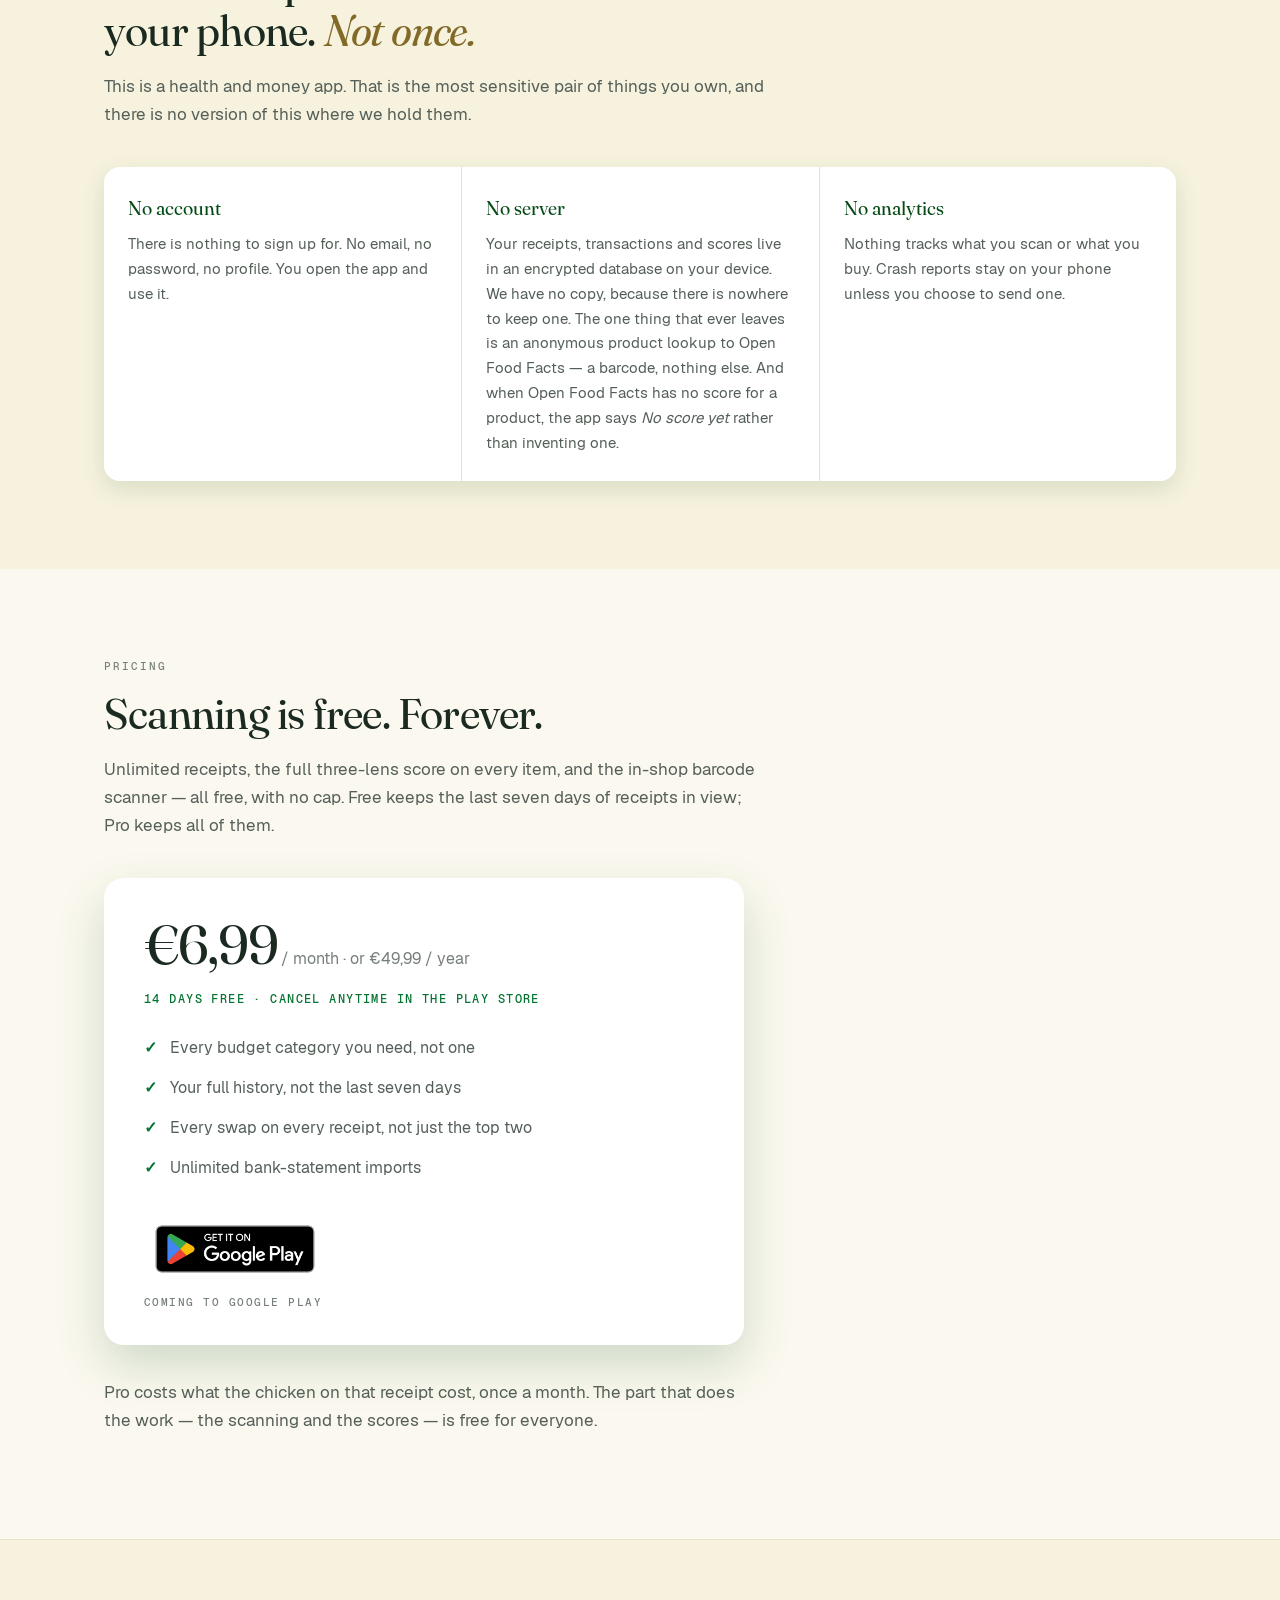
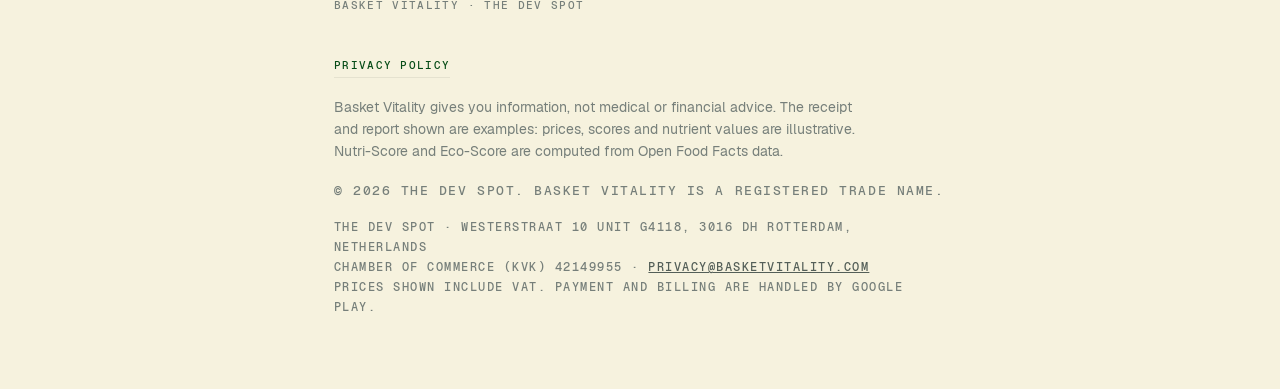
==== commit 0df593db: "Add business identification to the footer (Art. 3:15d BW) (HOM-864) Dutch law implementing the EU E-" ====
--- a/index.html
+++ b/index.html
@@ -136,6 +136,14 @@
     text-transform:uppercase; color:var(--ink-muted);
   }
 
+  /* ══ business identification (Art. 3:15d BW) ══
+     Dutch law requires a provider of an information society service to make its
+     name, geographic address, contact details, KVK number and VAT number
+     easily, directly and permanently accessible. Permanently = on every page,
+     which is why this sits in the shared footer rather than on an about page. */
+  .legal { font-size:0.78rem; line-height:1.6; color:var(--ink-muted); margin:16px 0 0; }
+  .legal a { color:var(--ink-subtle); }
+
   /* ══ footer links ══ */
   .footer-links { display:flex; gap:20px; margin:14px 0 18px; flex-wrap:wrap; }
   .footer-links a {
@@ -536,6 +544,15 @@
     </nav>
     <p class="fine">Basket Vitality gives you information, not medical or financial advice. The receipt and report shown are examples: prices, scores and nutrient values are illustrative. Nutri-Score and Eco-Score are computed from Open Food Facts data.</p>
     <p class="copyright">© 2026 The Dev Spot. Basket Vitality is a registered trade name.</p>
+    <p class="legal">
+      The Dev Spot · Westerstraat 10 UNIT G4118, 3016 DH Rotterdam, Netherlands<br>
+      Chamber of Commerce (KVK) 42149955 · <a href="mailto:privacy@basketvitality.com">privacy@basketvitality.com</a><br>
+      <!-- TODO (legal): add the BTW/VAT identification number. Art. 3:15d BW
+           requires it where the provider is VAT-registered. It is not recorded
+           anywhere in the repo and must NOT be guessed — ask Frank, then add as
+           "VAT NL#########B##". -->
+      Prices shown include VAT. Payment and billing are handled by Google Play.
+    </p>
   </div>
 </footer>
 
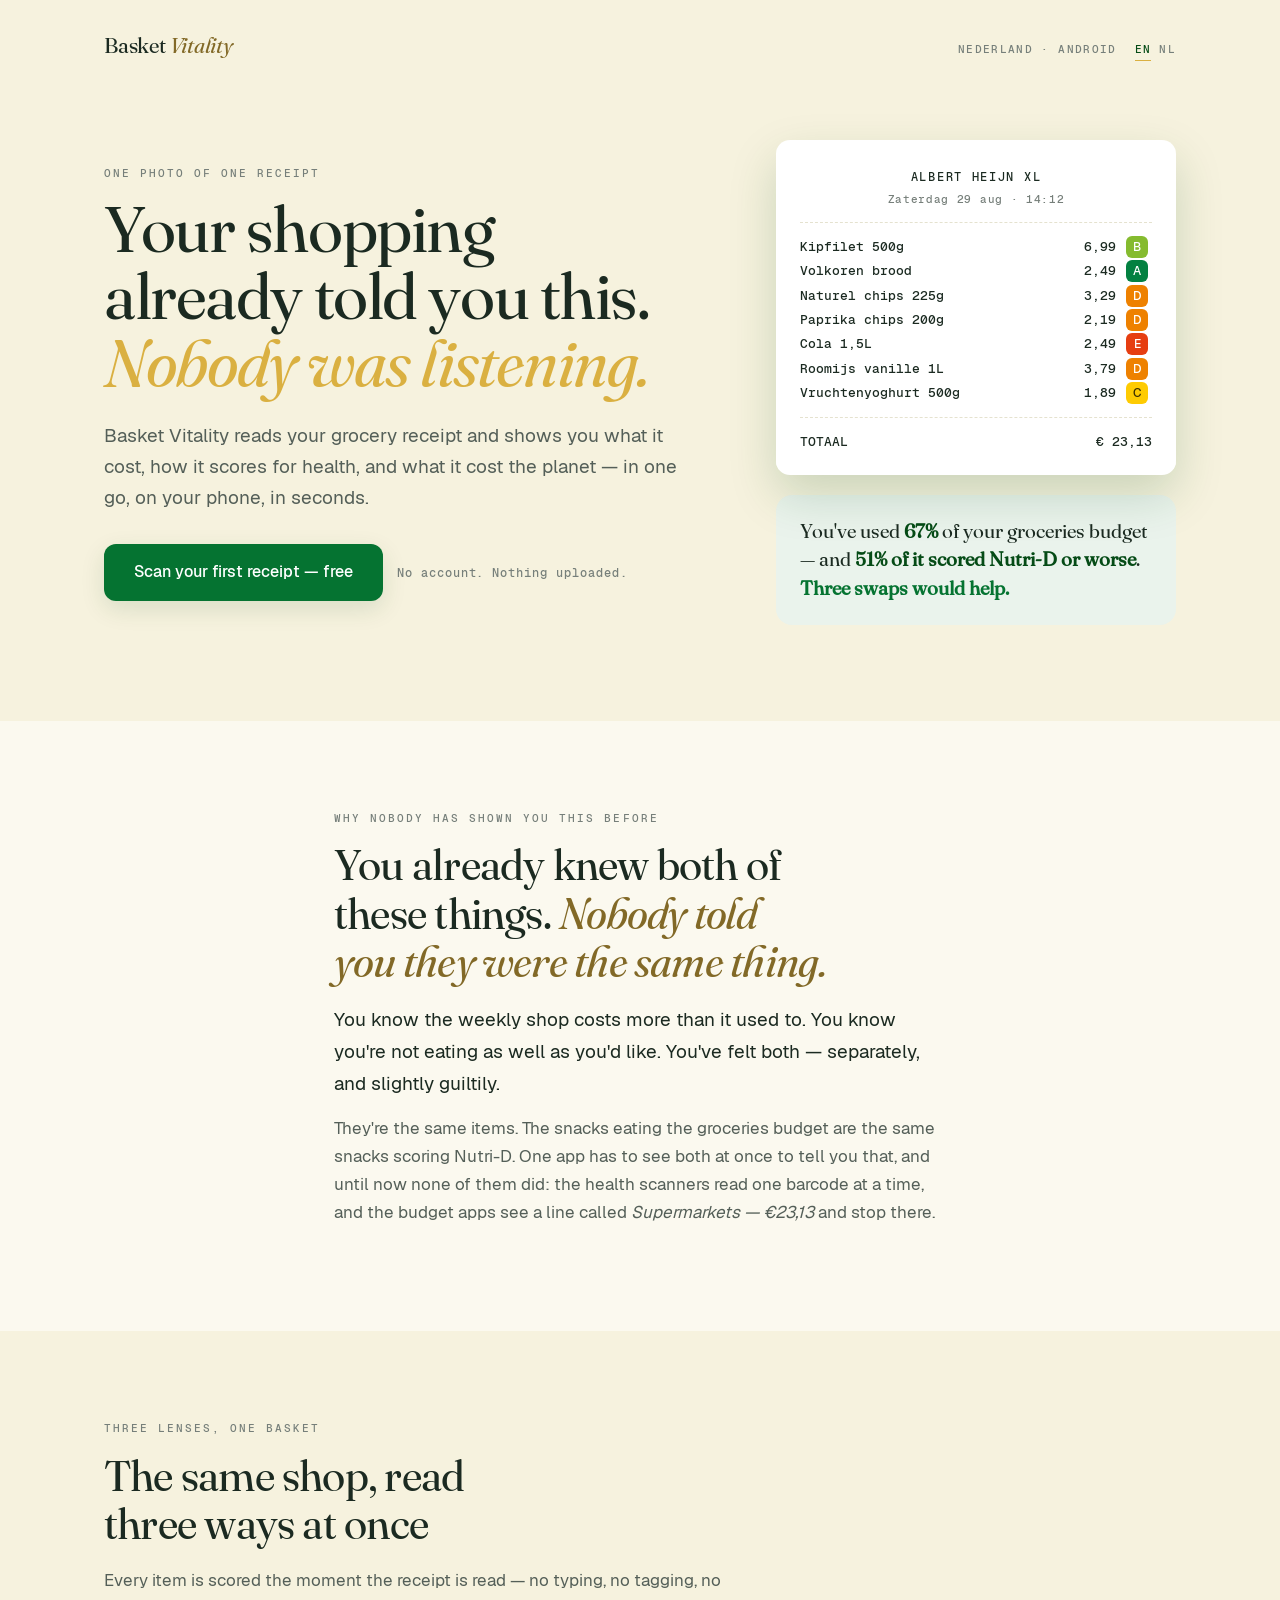
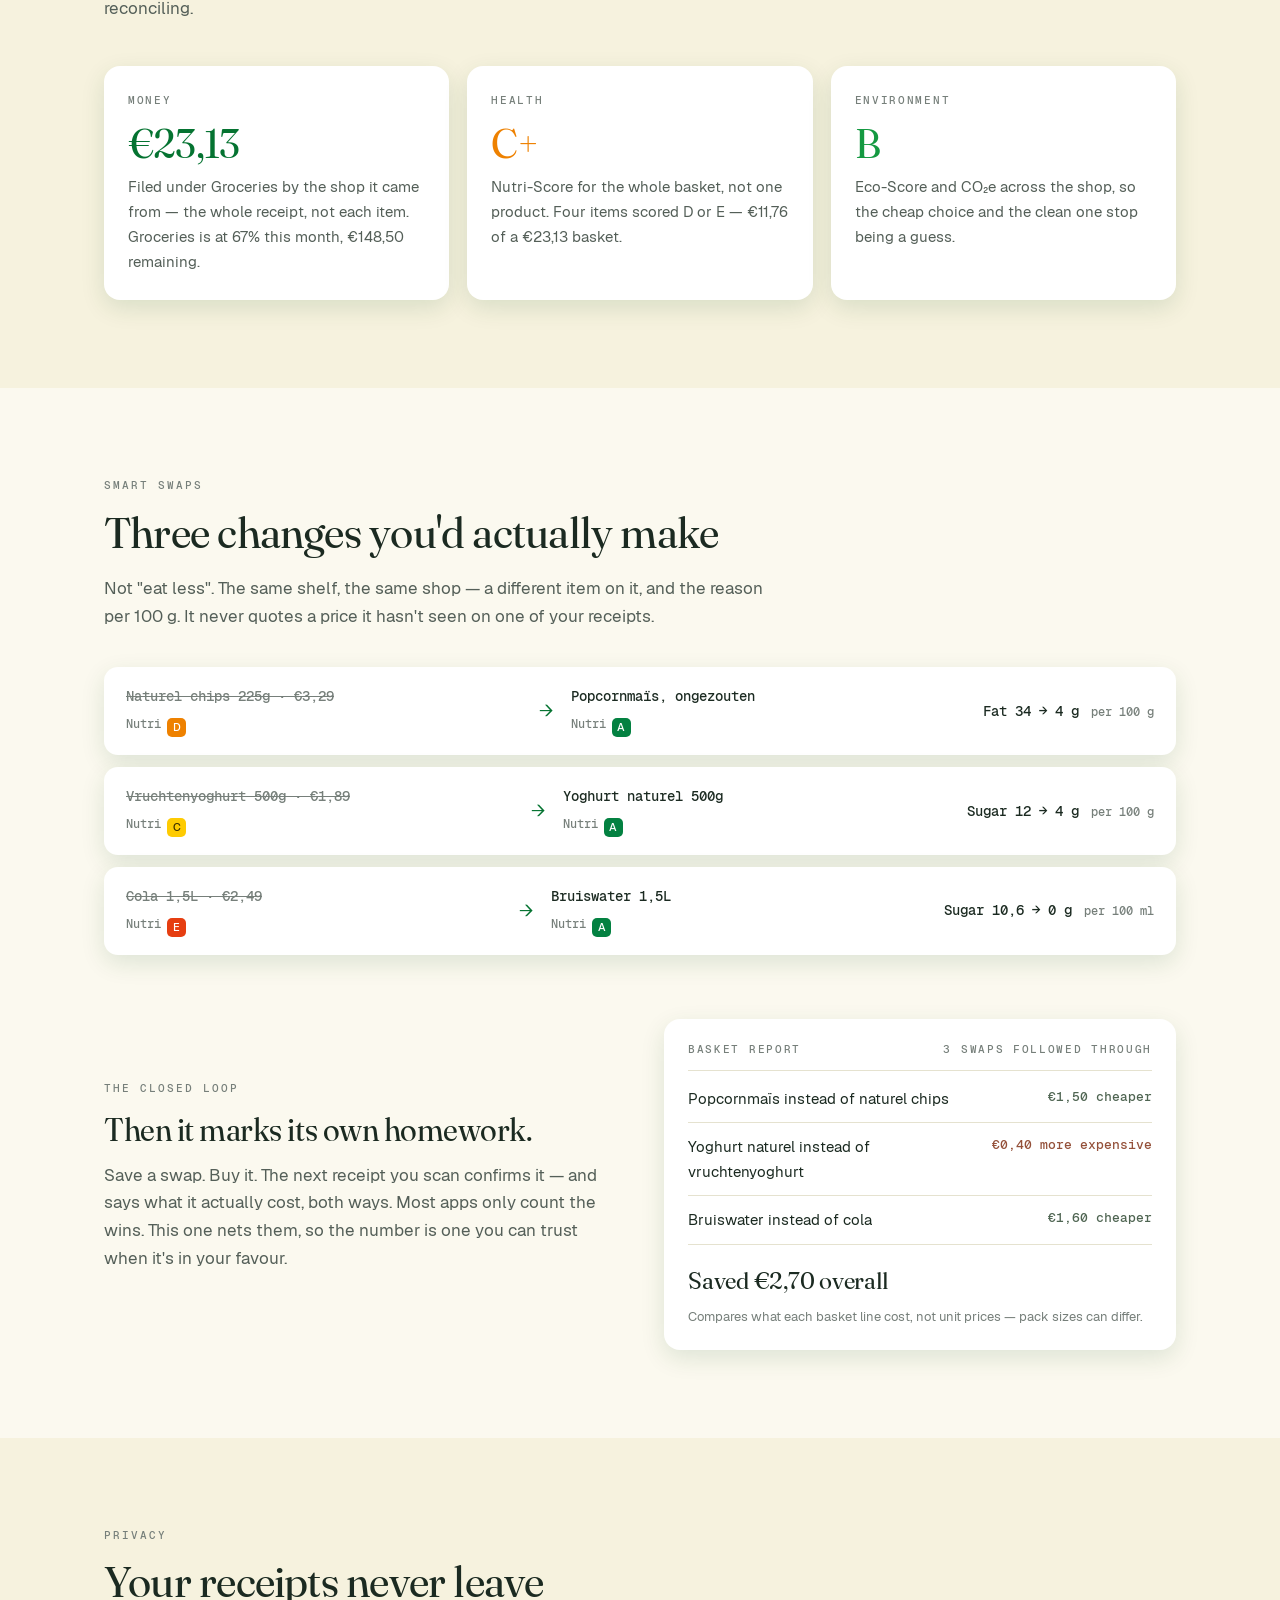
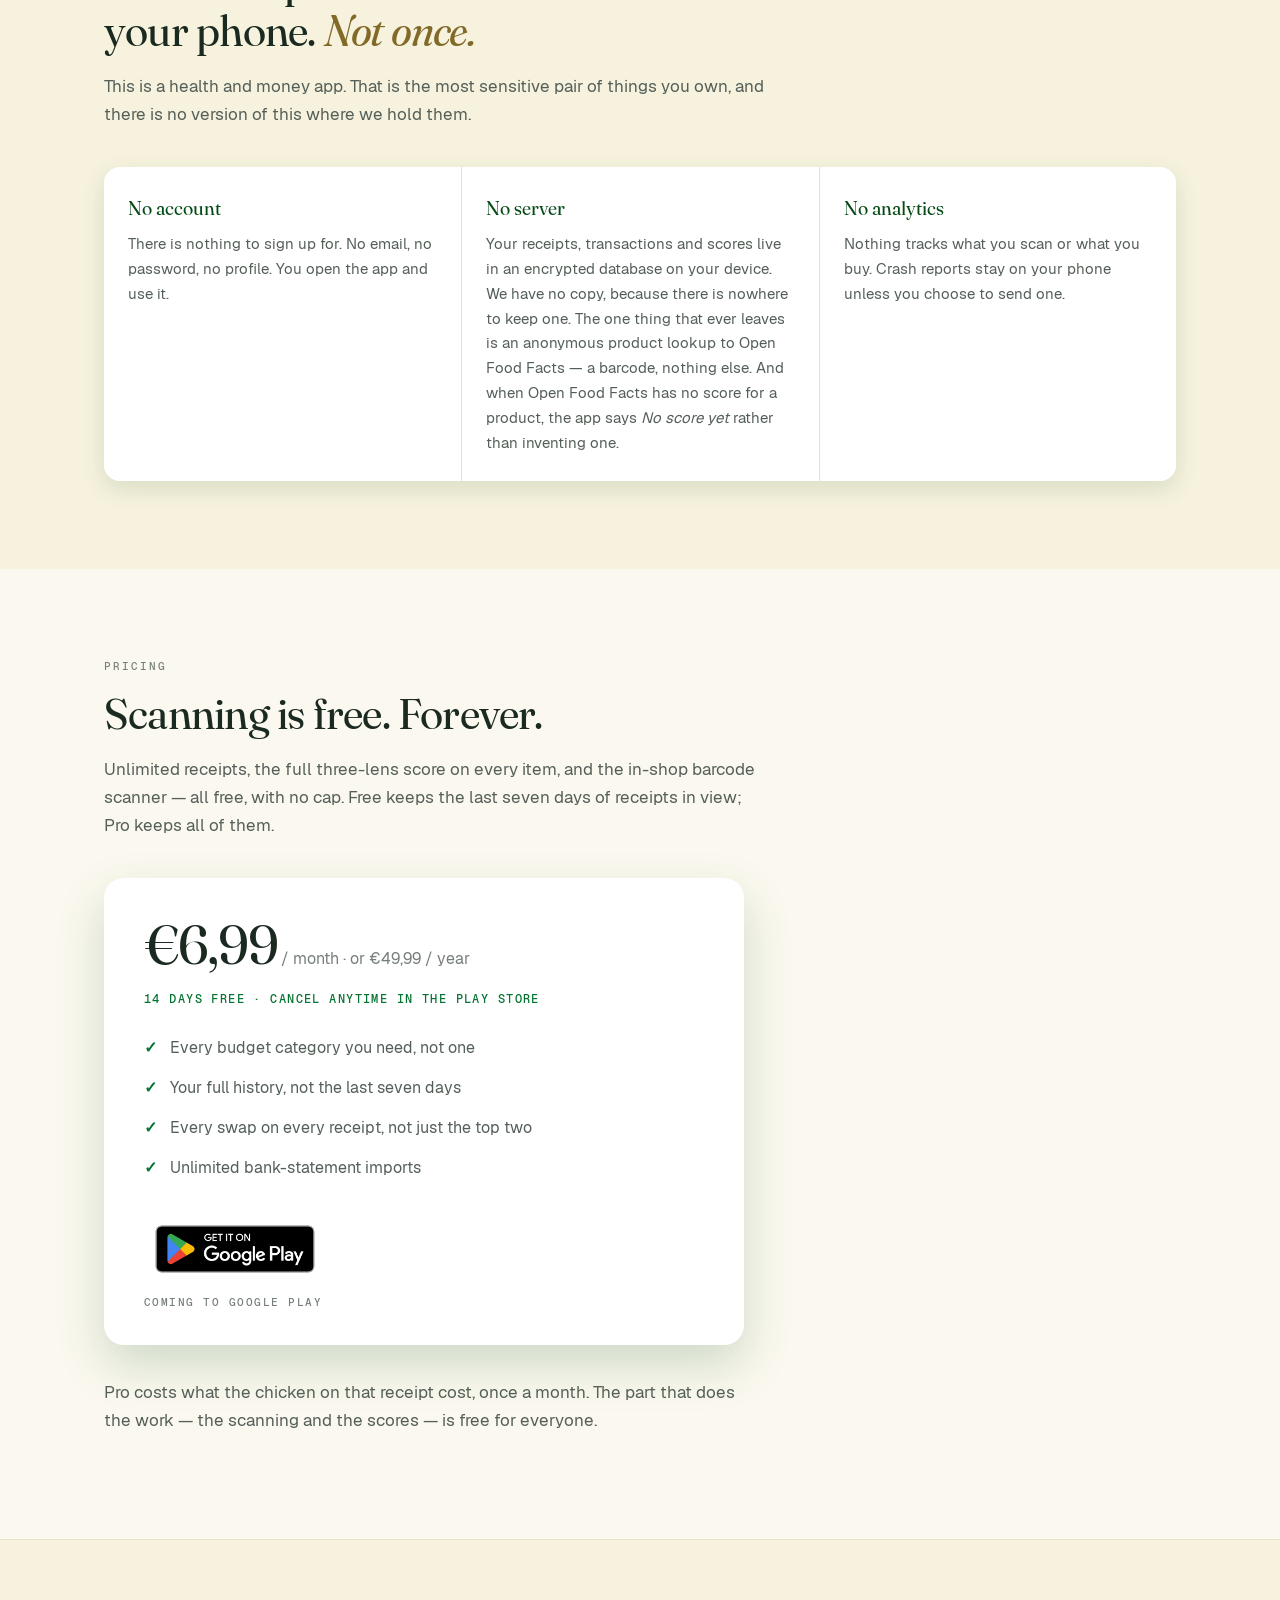
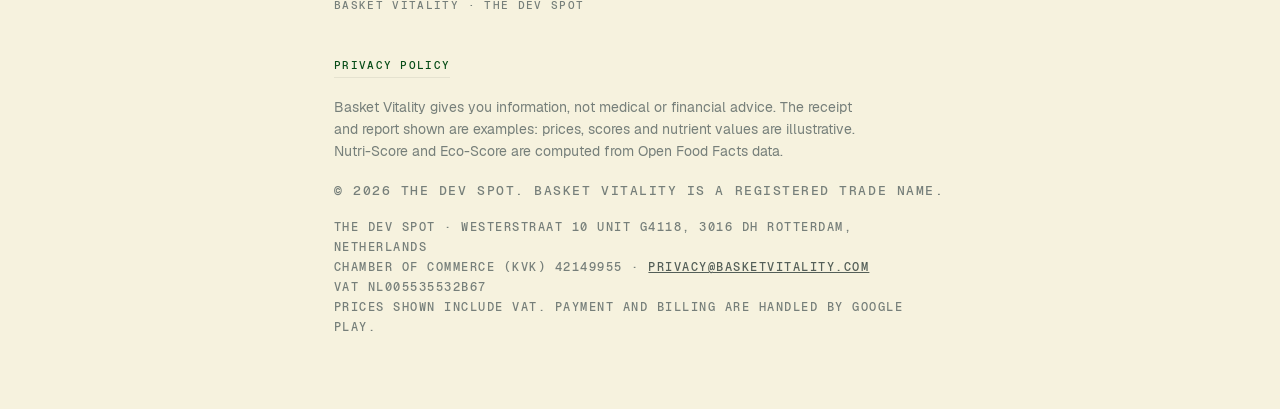
==== commit 683a4b78: "Add the btw-identificatienummer to the footer, completing Art. 3:15d BW Frank supplied it, so the co" ====
--- a/index.html
+++ b/index.html
@@ -547,10 +547,13 @@
     <p class="legal">
       The Dev Spot · Westerstraat 10 UNIT G4118, 3016 DH Rotterdam, Netherlands<br>
       Chamber of Commerce (KVK) 42149955 · <a href="mailto:privacy@basketvitality.com">privacy@basketvitality.com</a><br>
-      <!-- TODO (legal): add the BTW/VAT identification number. Art. 3:15d BW
-           requires it where the provider is VAT-registered. It is not recorded
-           anywhere in the repo and must NOT be guessed — ask Frank, then add as
-           "VAT NL#########B##". -->
+      <!-- ⚠️ This is the btw-IDENTIFICATIENUMMER (NL005535532B67), the one the
+           Belastingdienst designates for dealings with customers and suppliers.
+           It is NOT the omzetbelastingnummer, which is for correspondence with
+           the Tax Administration only and must never be published: for an
+           eenmanszaak that number is derived from the owner's BSN, which is why
+           the separate btw-id exists at all. Do not swap one for the other. -->
+      VAT NL005535532B67<br>
       Prices shown include VAT. Payment and billing are handled by Google Play.
     </p>
   </div>
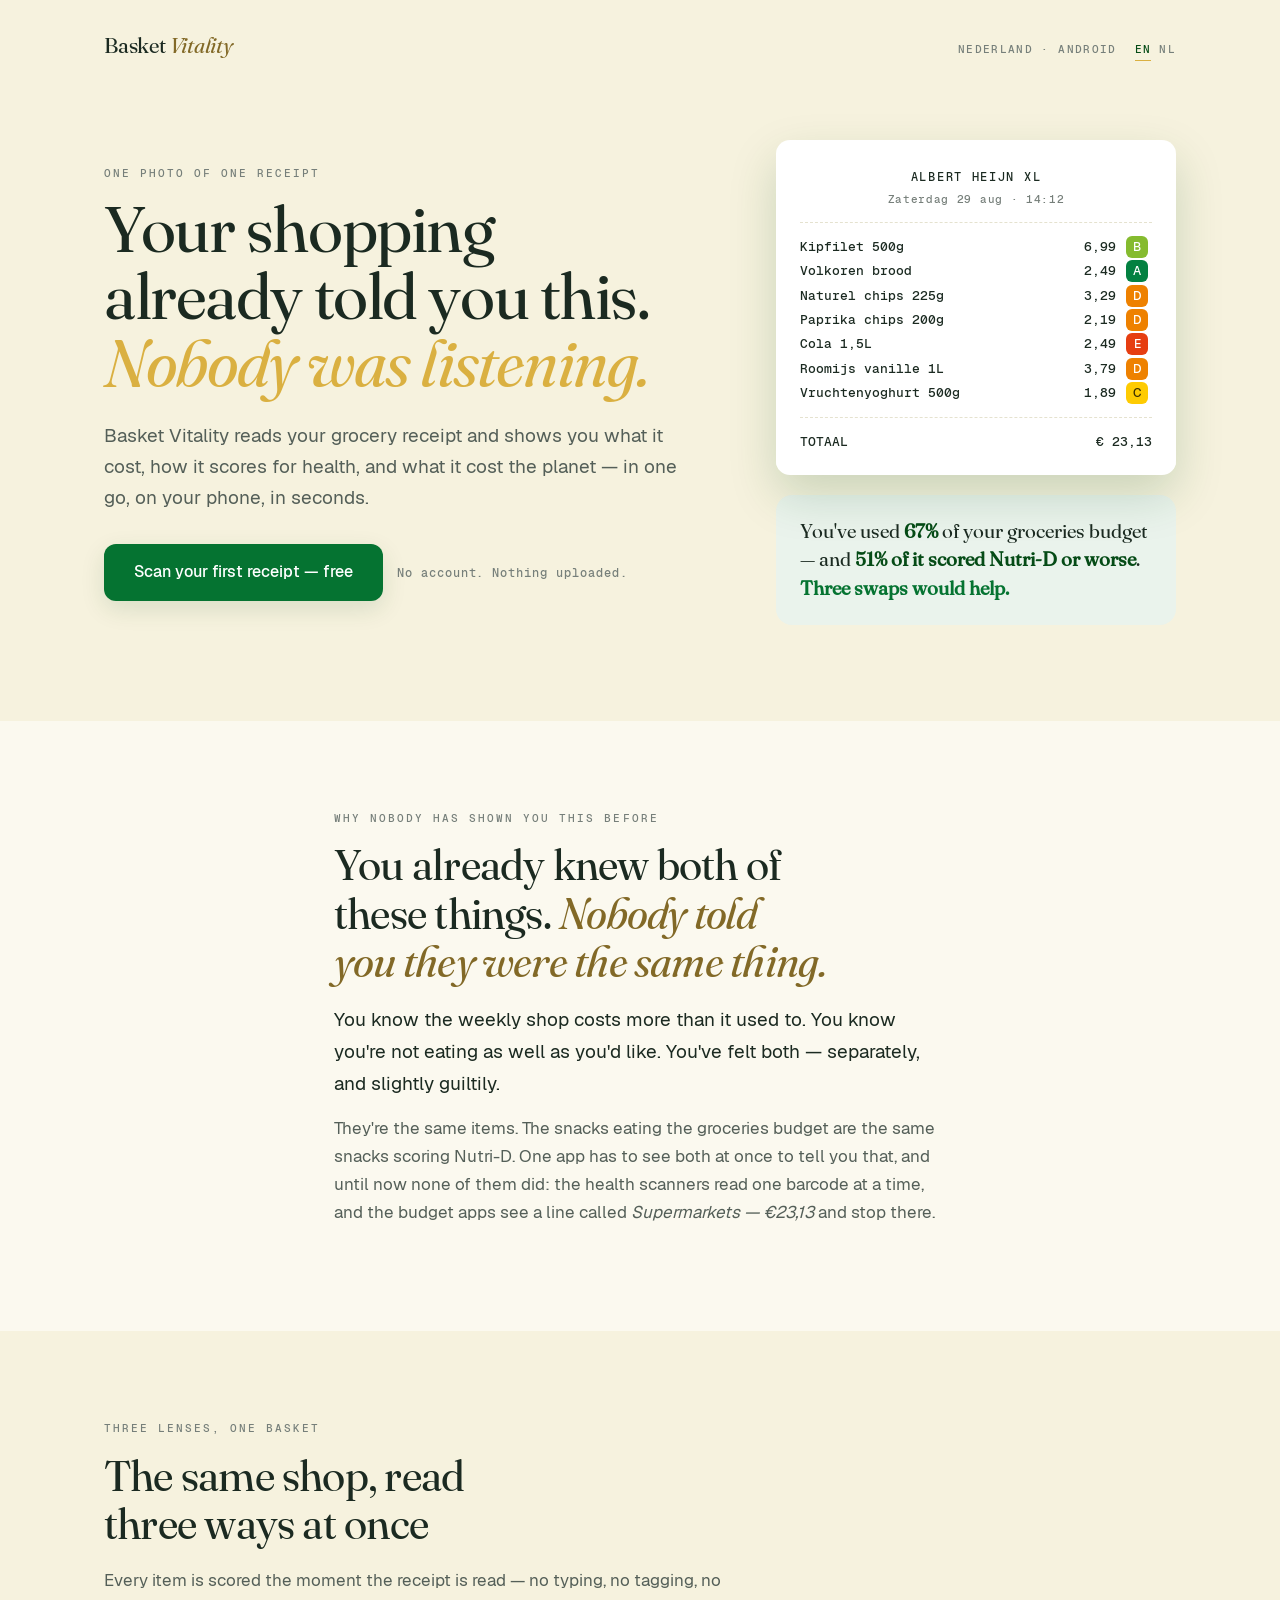
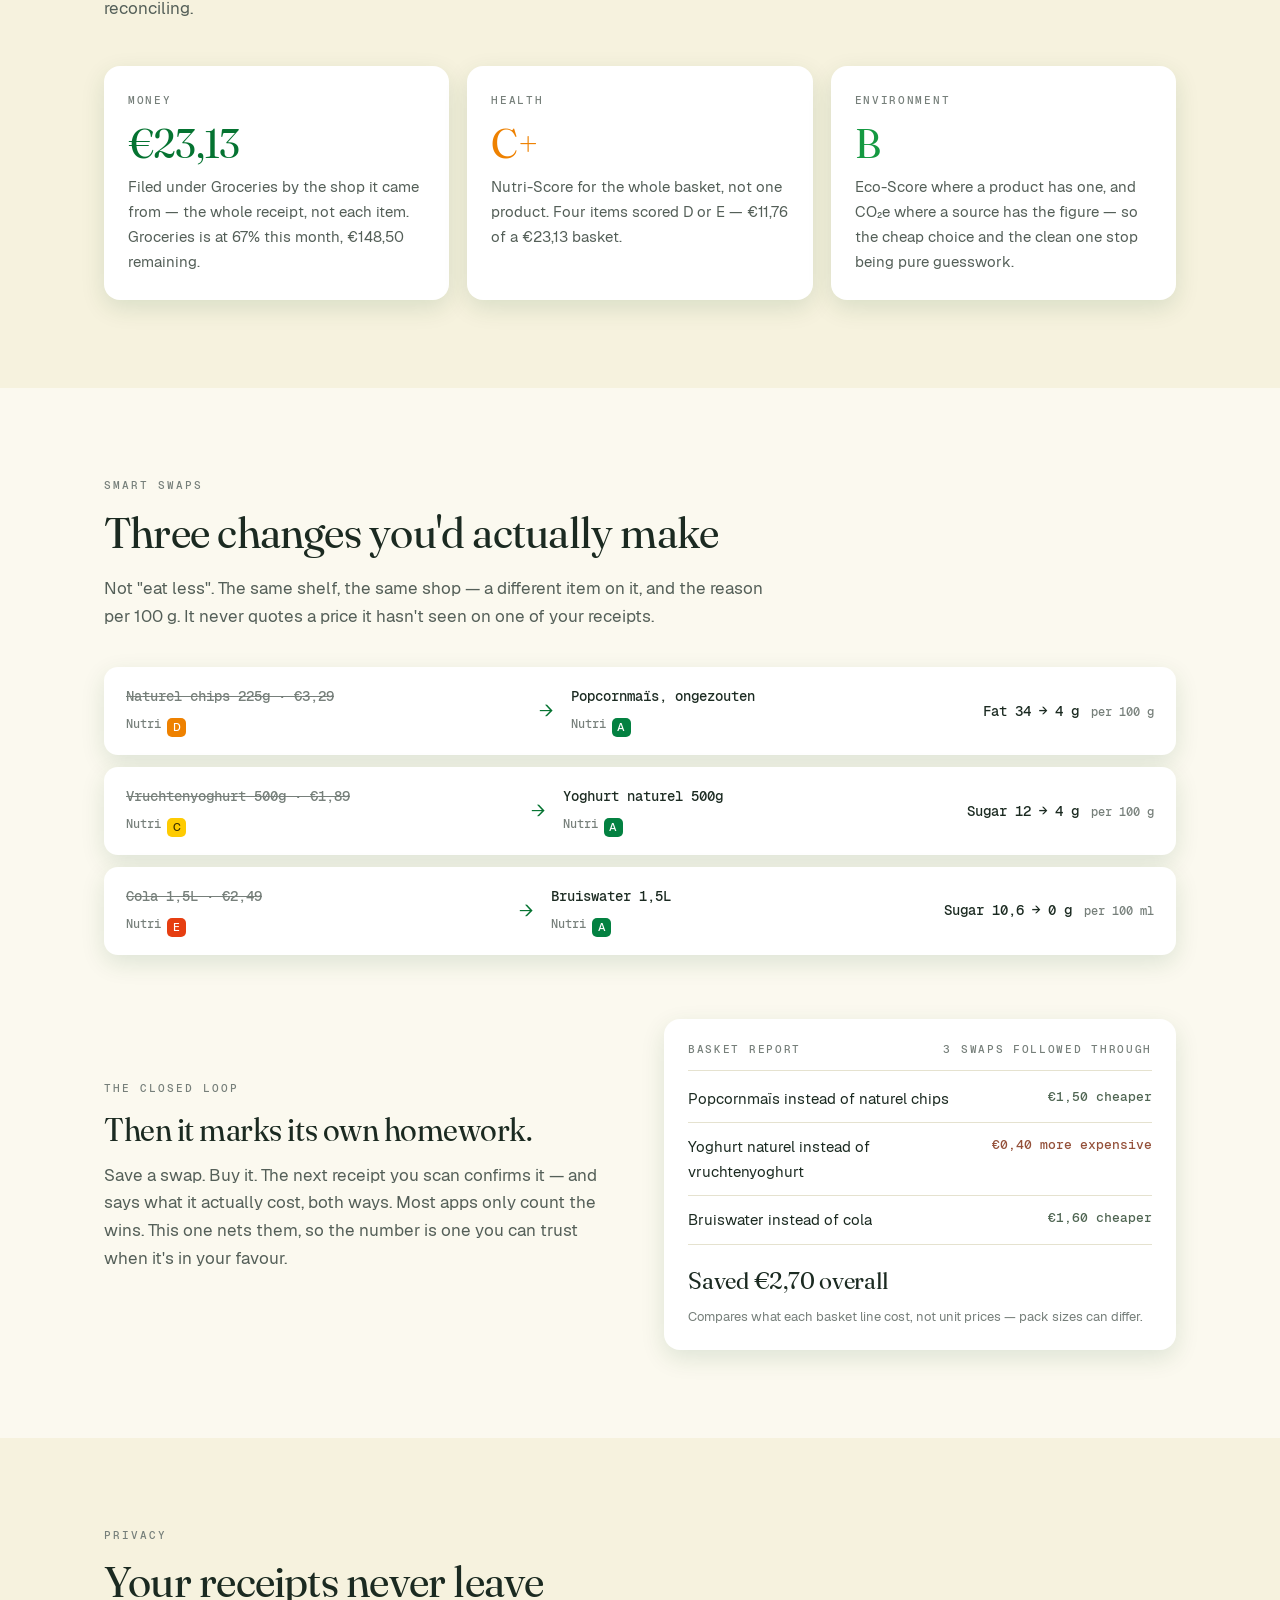
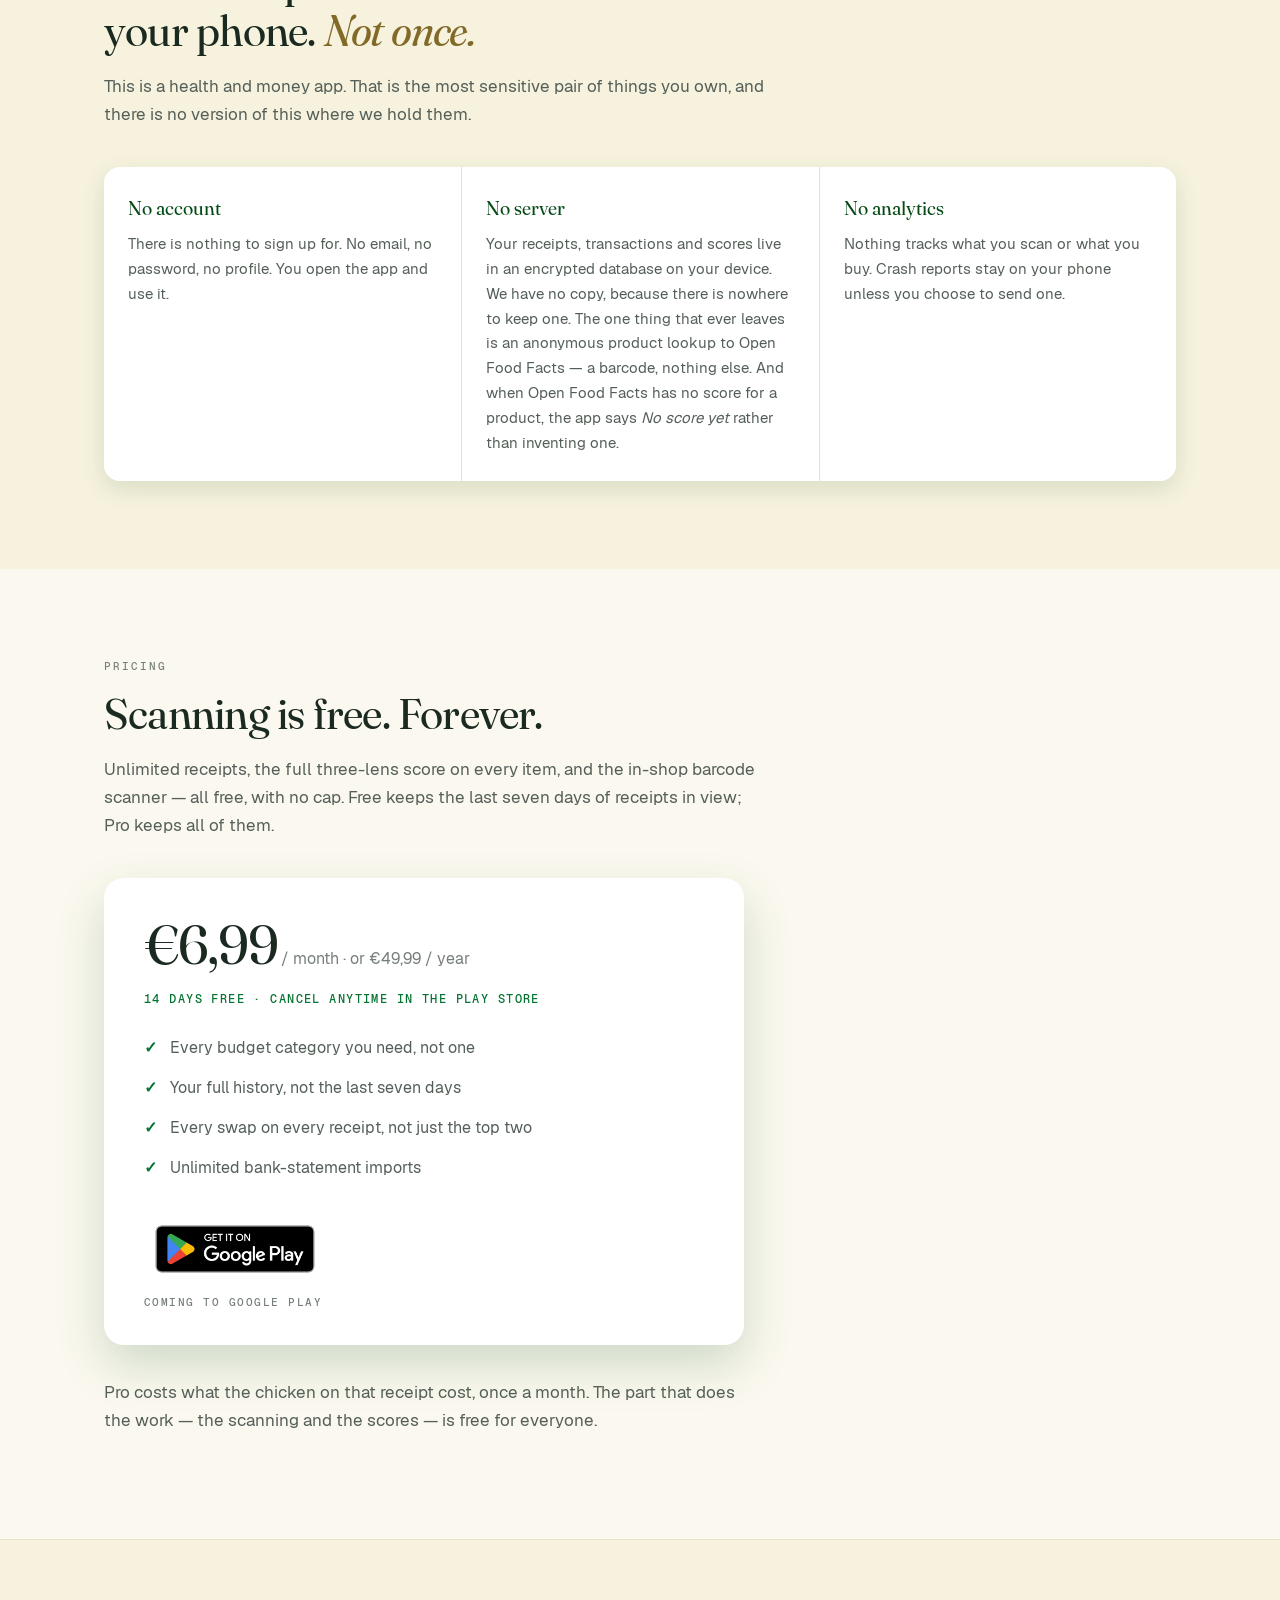
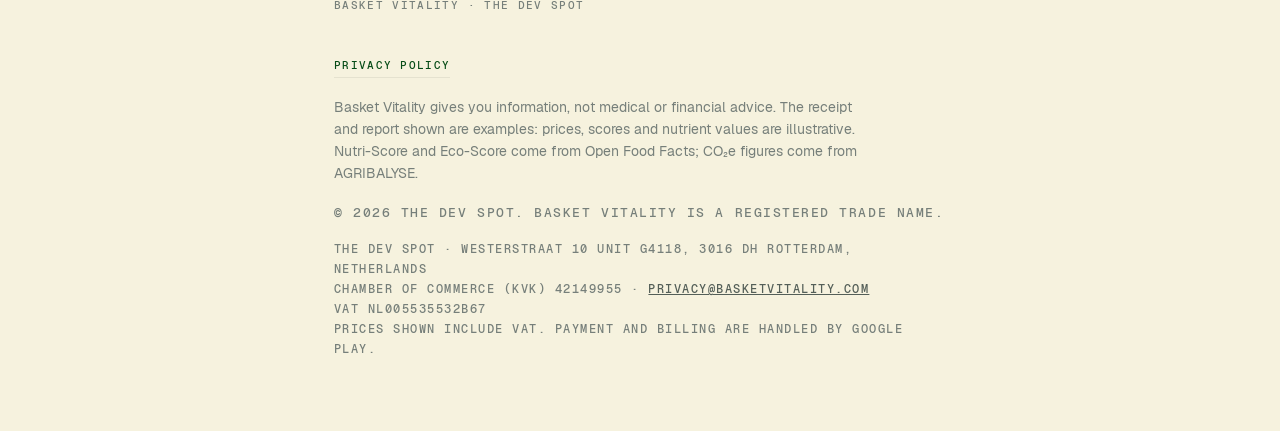
==== commit bc1f9479: "Say what the eco lens actually does, in both locales (HOM-864) The page claimed "Eco-Score and CO2e " ====
--- a/index.html
+++ b/index.html
@@ -425,7 +425,7 @@
       <div class="lens eco">
         <span class="tag">Environment</span>
         <span class="big">B</span>
-        <p>Eco-Score and CO₂e across the shop, so the cheap choice and the clean one stop being a guess.</p>
+        <p>Eco-Score where a product has one, and CO₂e where a source has the figure — so the cheap choice and the clean one stop being pure guesswork.</p>
       </div>
     </div>
   </div>
@@ -542,7 +542,7 @@
     <nav class="footer-links" aria-label="Footer">
       <a href="/privacy/">Privacy Policy</a>
     </nav>
-    <p class="fine">Basket Vitality gives you information, not medical or financial advice. The receipt and report shown are examples: prices, scores and nutrient values are illustrative. Nutri-Score and Eco-Score are computed from Open Food Facts data.</p>
+    <p class="fine">Basket Vitality gives you information, not medical or financial advice. The receipt and report shown are examples: prices, scores and nutrient values are illustrative. Nutri-Score and Eco-Score come from Open Food Facts; CO₂e figures come from AGRIBALYSE.</p>
     <p class="copyright">© 2026 The Dev Spot. Basket Vitality is a registered trade name.</p>
     <p class="legal">
       The Dev Spot · Westerstraat 10 UNIT G4118, 3016 DH Rotterdam, Netherlands<br>
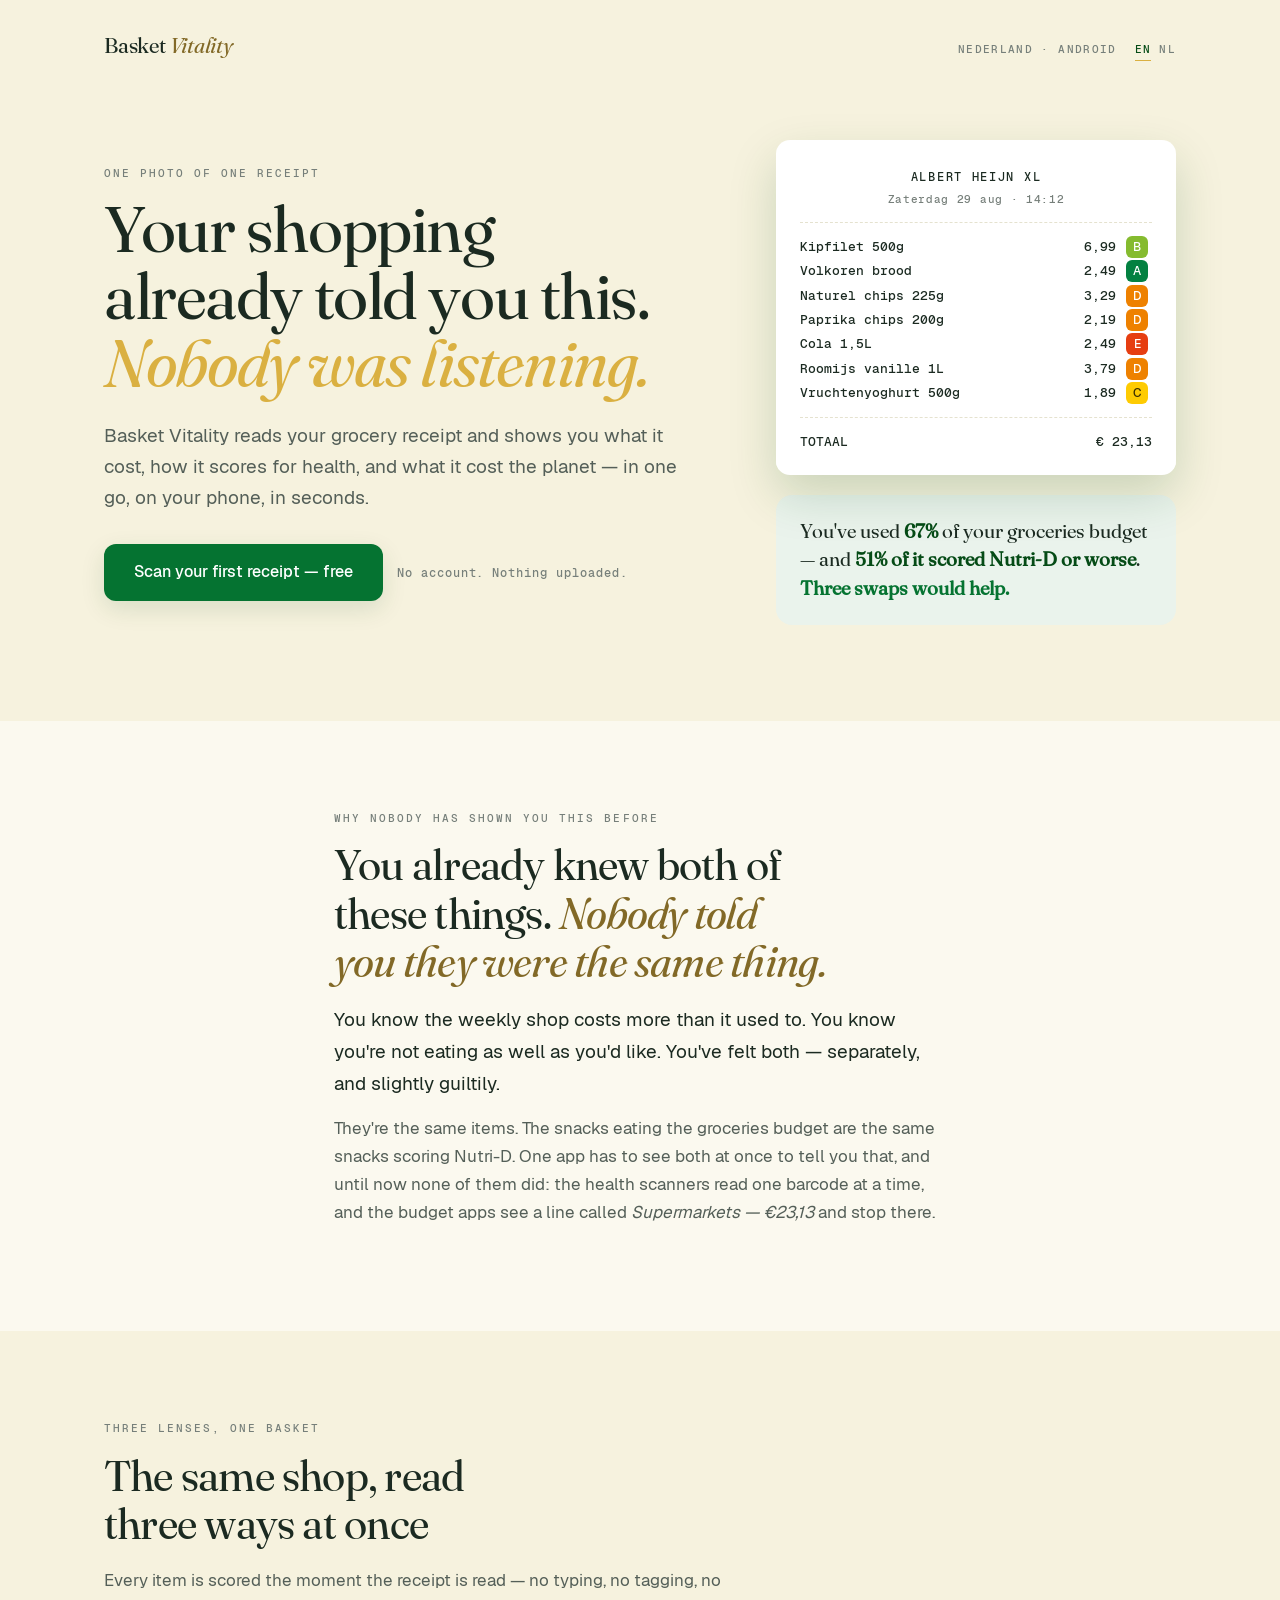
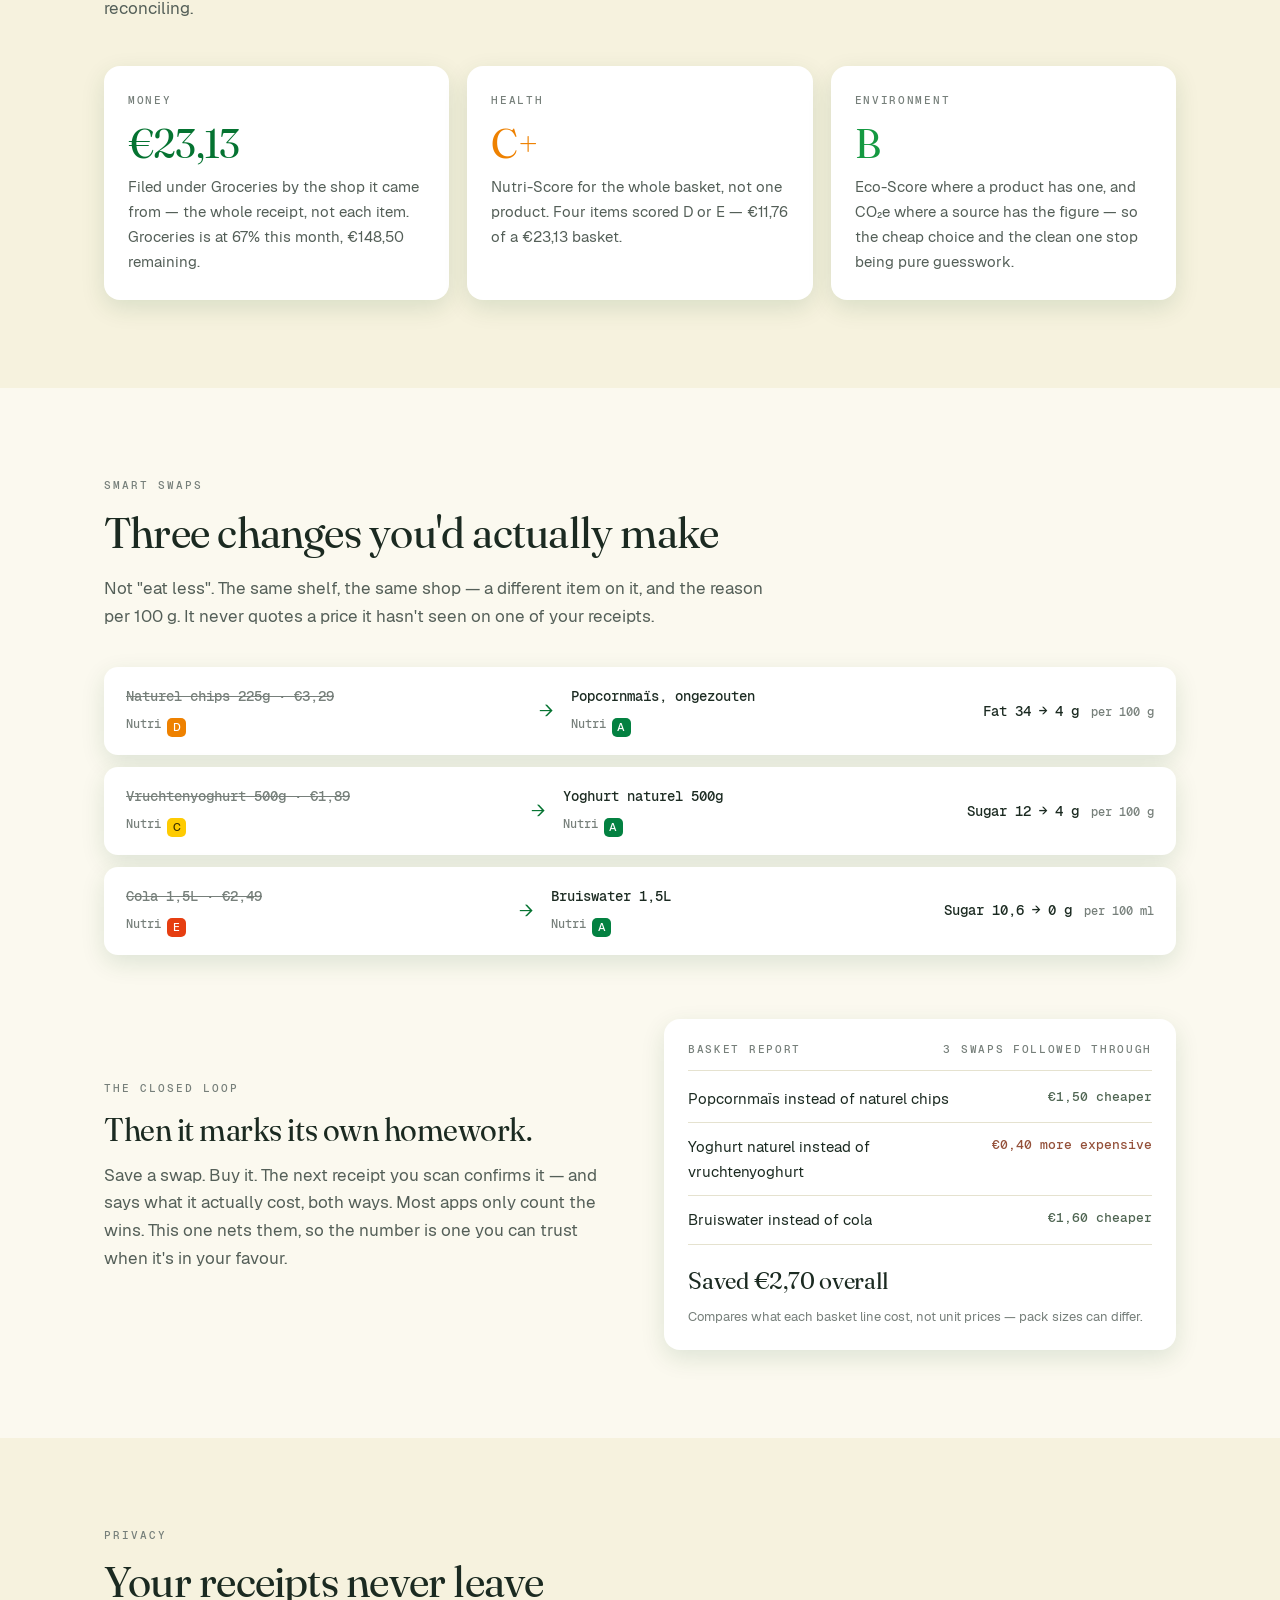
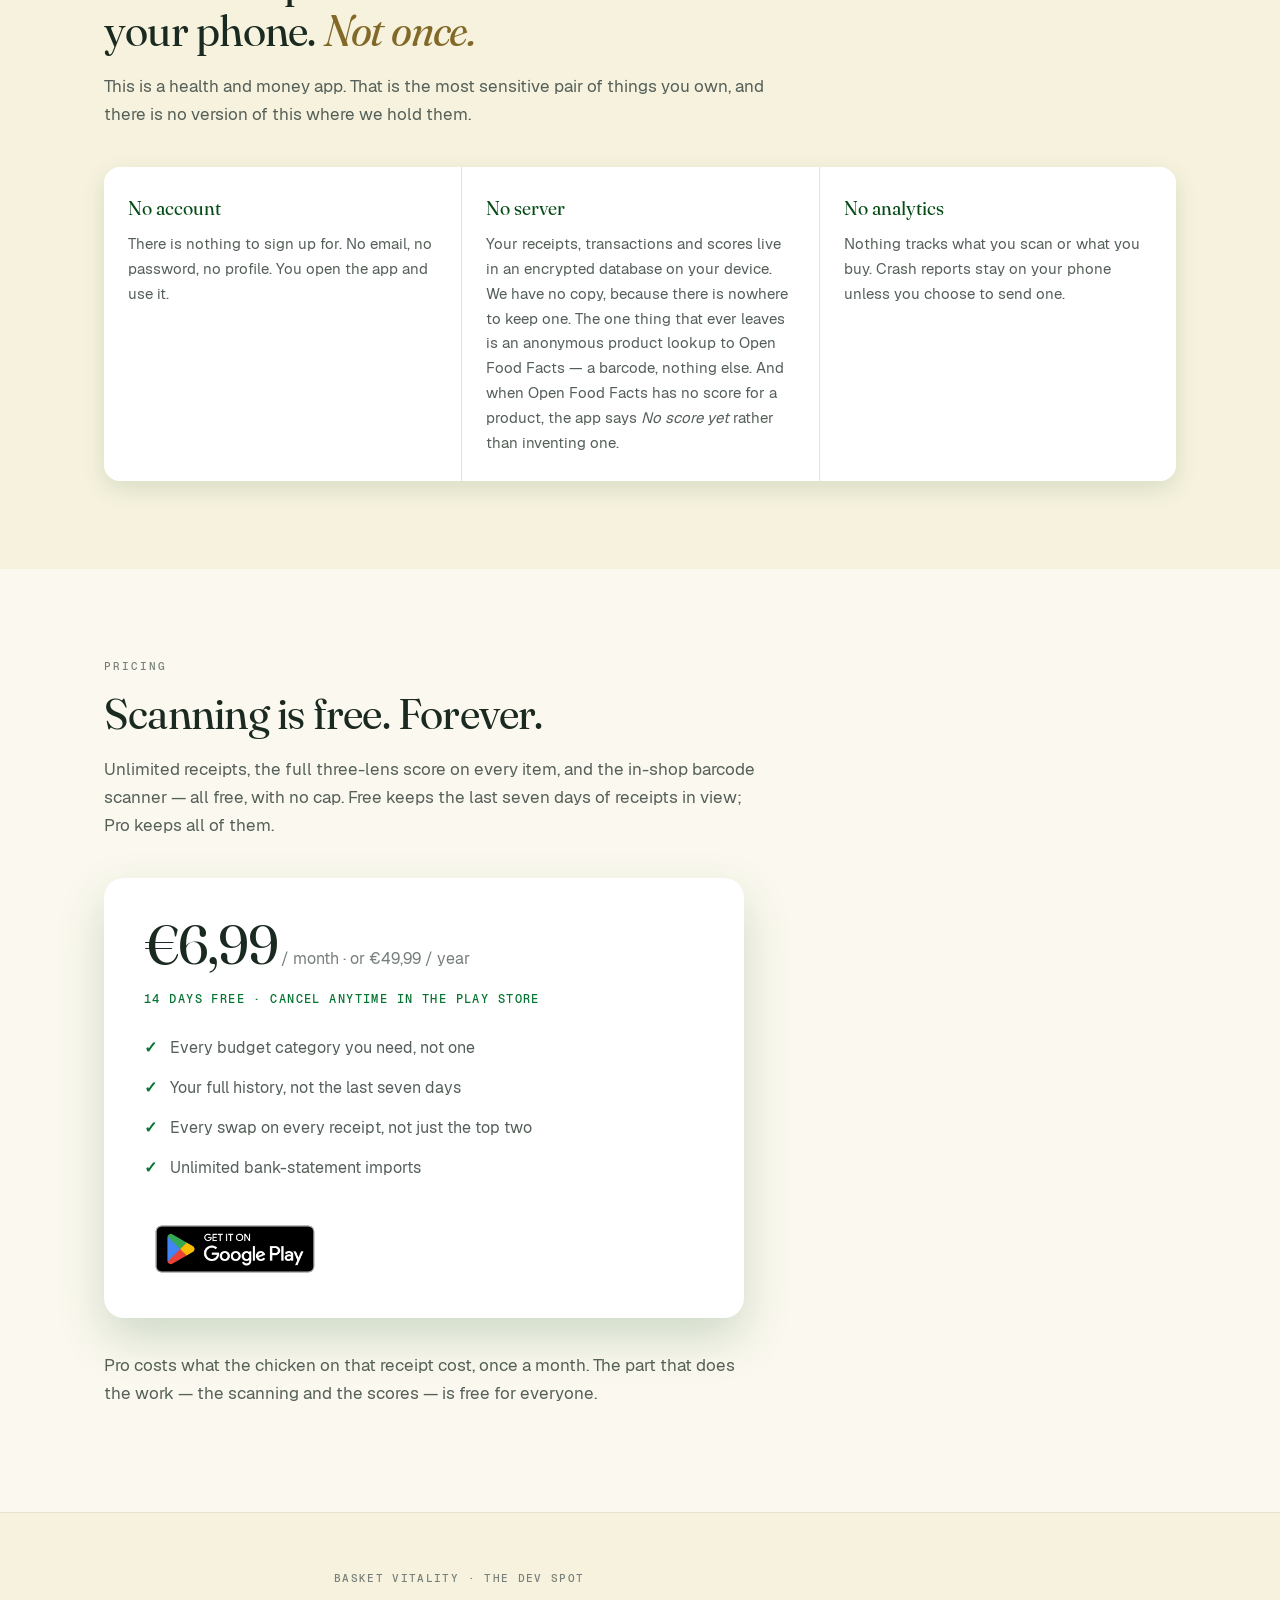
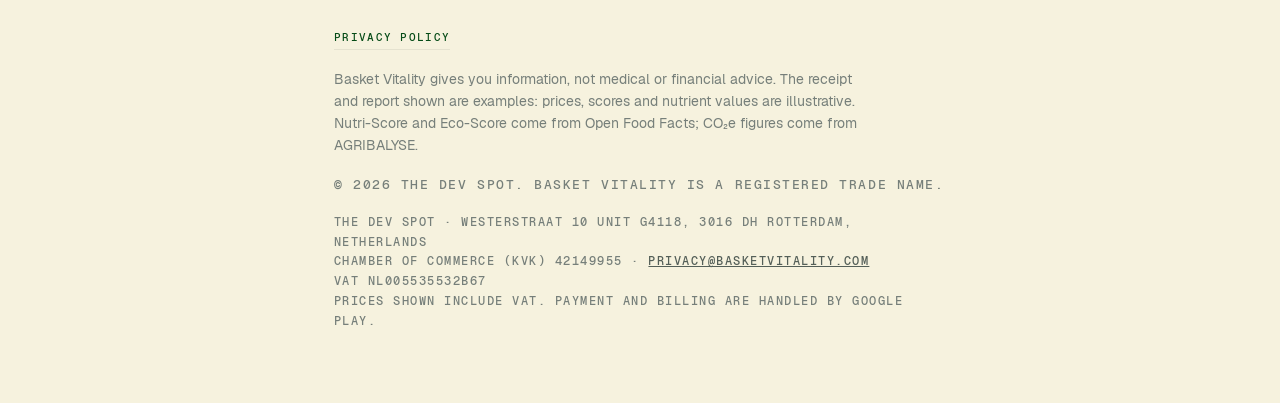
==== commit 7b13b9c4: "The Play badge is a link now — the app is live (HOM-1212) Production cleared review and the listing " ====
--- a/index.html
+++ b/index.html
@@ -127,14 +127,11 @@
   /* ══ Google Play badge ══
      Self-hosted on purpose. The CSP is img-src 'self', so hot-linking Google's
      copy would be blocked — and hosting it is what Google's own guidelines
-     expect anyway. The artwork is unmodified: the pre-launch state is said in
-     the caption, not by dimming the badge. */
+     expect anyway. The artwork is unmodified and links to the listing, which
+     went live 2026-09-11. */
   .badge-wrap { display:flex; flex-direction:column; align-items:flex-start; gap:10px; margin:4px 0 0; }
   .play-badge { display:block; width:182px; height:auto; }
-  .badge-note {
-    font-family:var(--mono); font-size:0.66rem; letter-spacing:0.14em;
-    text-transform:uppercase; color:var(--ink-muted);
-  }
+  .play-link { display:inline-block; text-decoration:none; }
 
   /* ══ business identification (Art. 3:15d BW) ══
      Dutch law requires a provider of an information society service to make its
@@ -519,14 +516,10 @@
         <li>Every swap on every receipt, not just the top two</li>
         <li>Unlimited bank-statement imports</li>
       </ul>
-      <!-- LAUNCH SWAP: when Production publishes, wrap the <img> below in
-           <a href="https://play.google.com/store/apps/details?id=com.thedevspot.basketvitality"> ... </a>
-           and delete the .badge-note line. The badge is deliberately NOT a link
-           yet: there is no listing, and a badge pointing at a 404 is worse than
-           a badge that says it is coming. -->
       <div class="badge-wrap">
-        <img class="play-badge" src="/play-badge-en.png" alt="Get it on Google Play" width="182" height="70">
-        <span class="badge-note">Coming to Google Play</span>
+        <a class="play-link" href="https://play.google.com/store/apps/details?id=com.thedevspot.basketvitality">
+          <img class="play-badge" src="/play-badge-en.png" alt="Get it on Google Play" width="182" height="70">
+        </a>
       </div>
     </div>
 
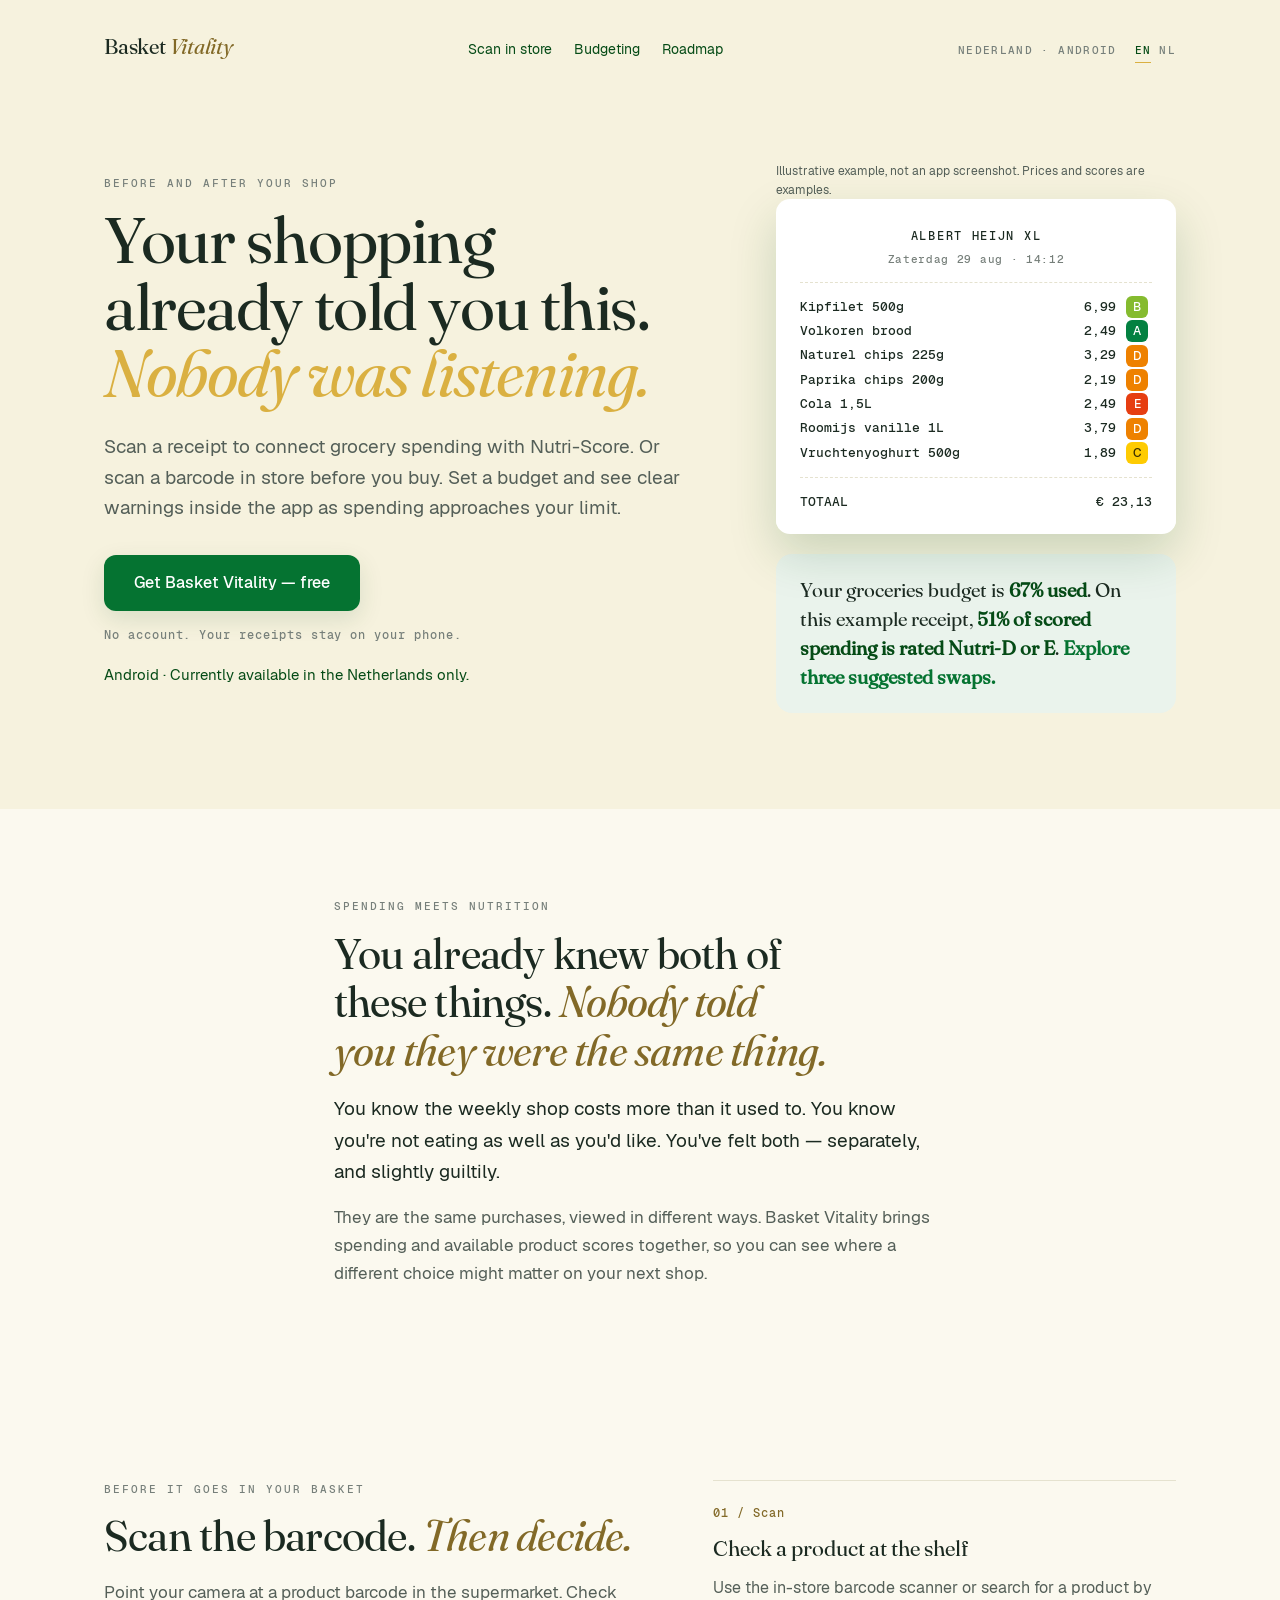
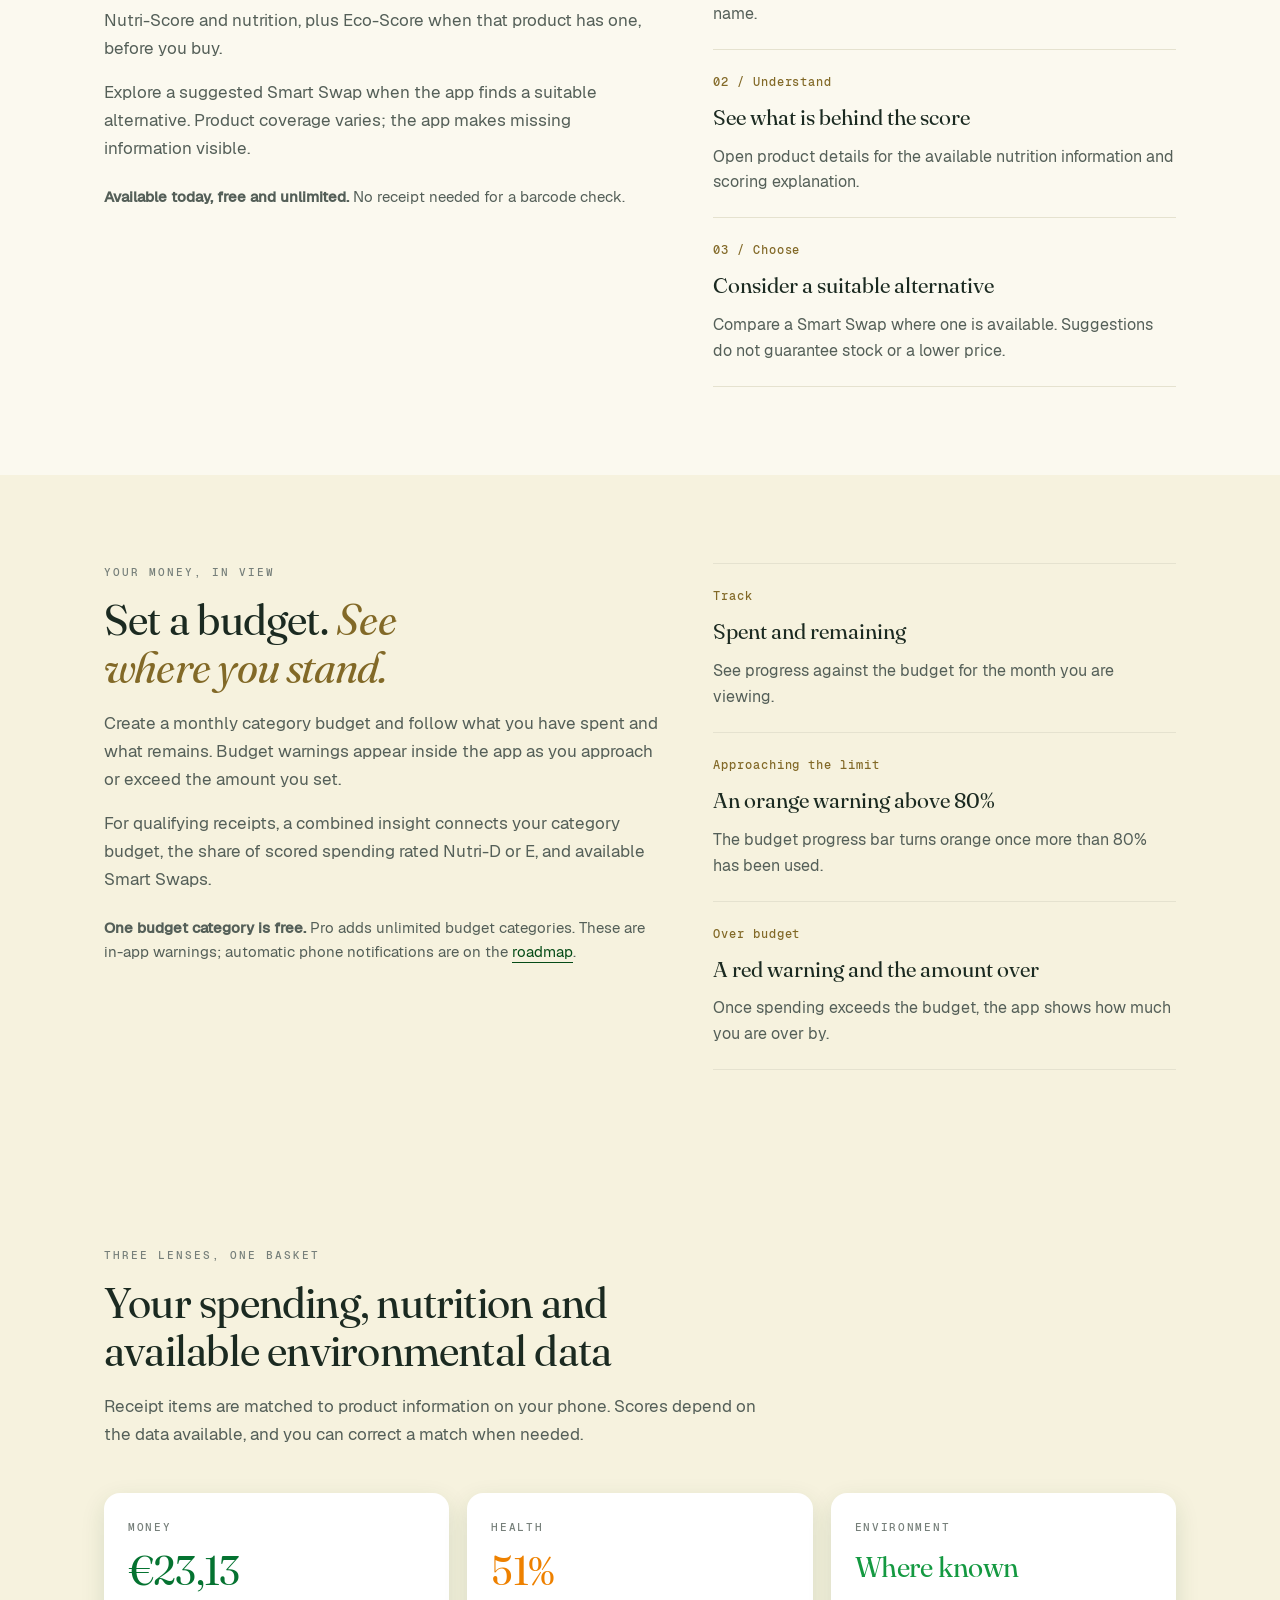
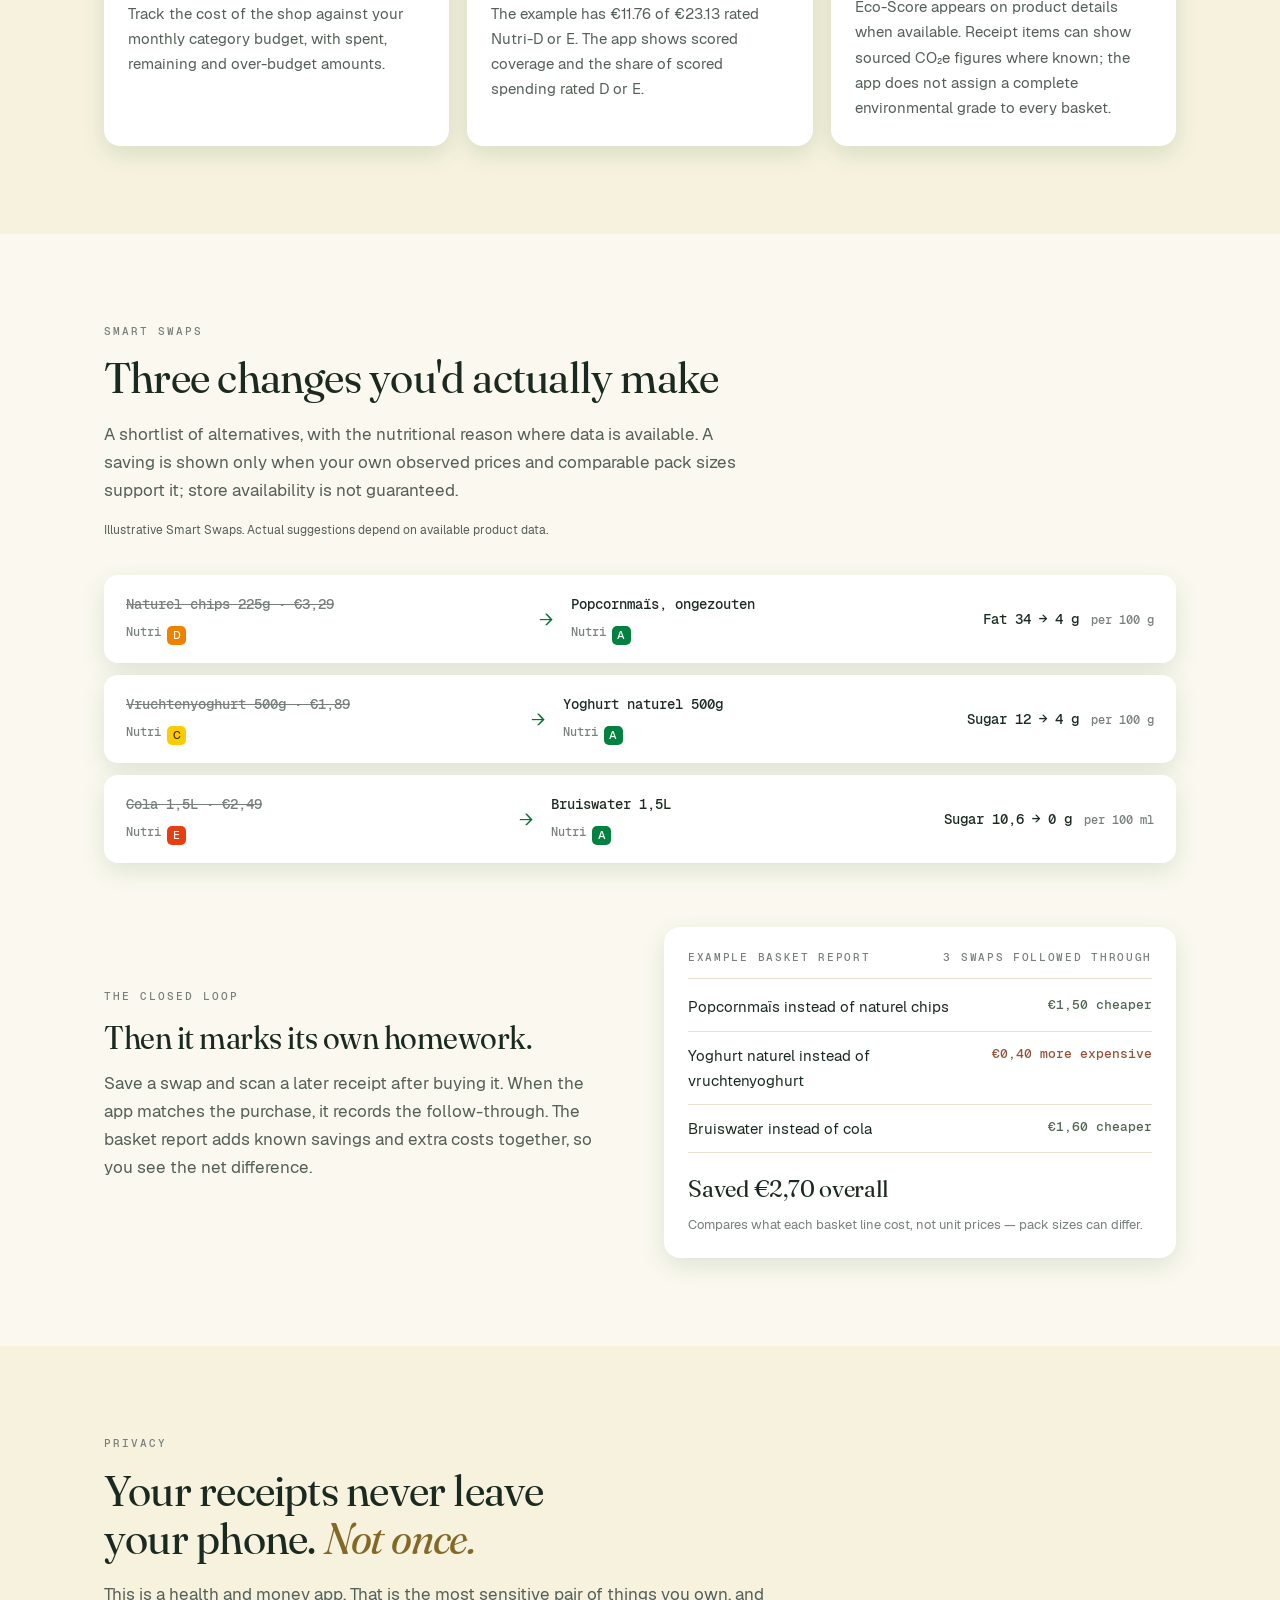
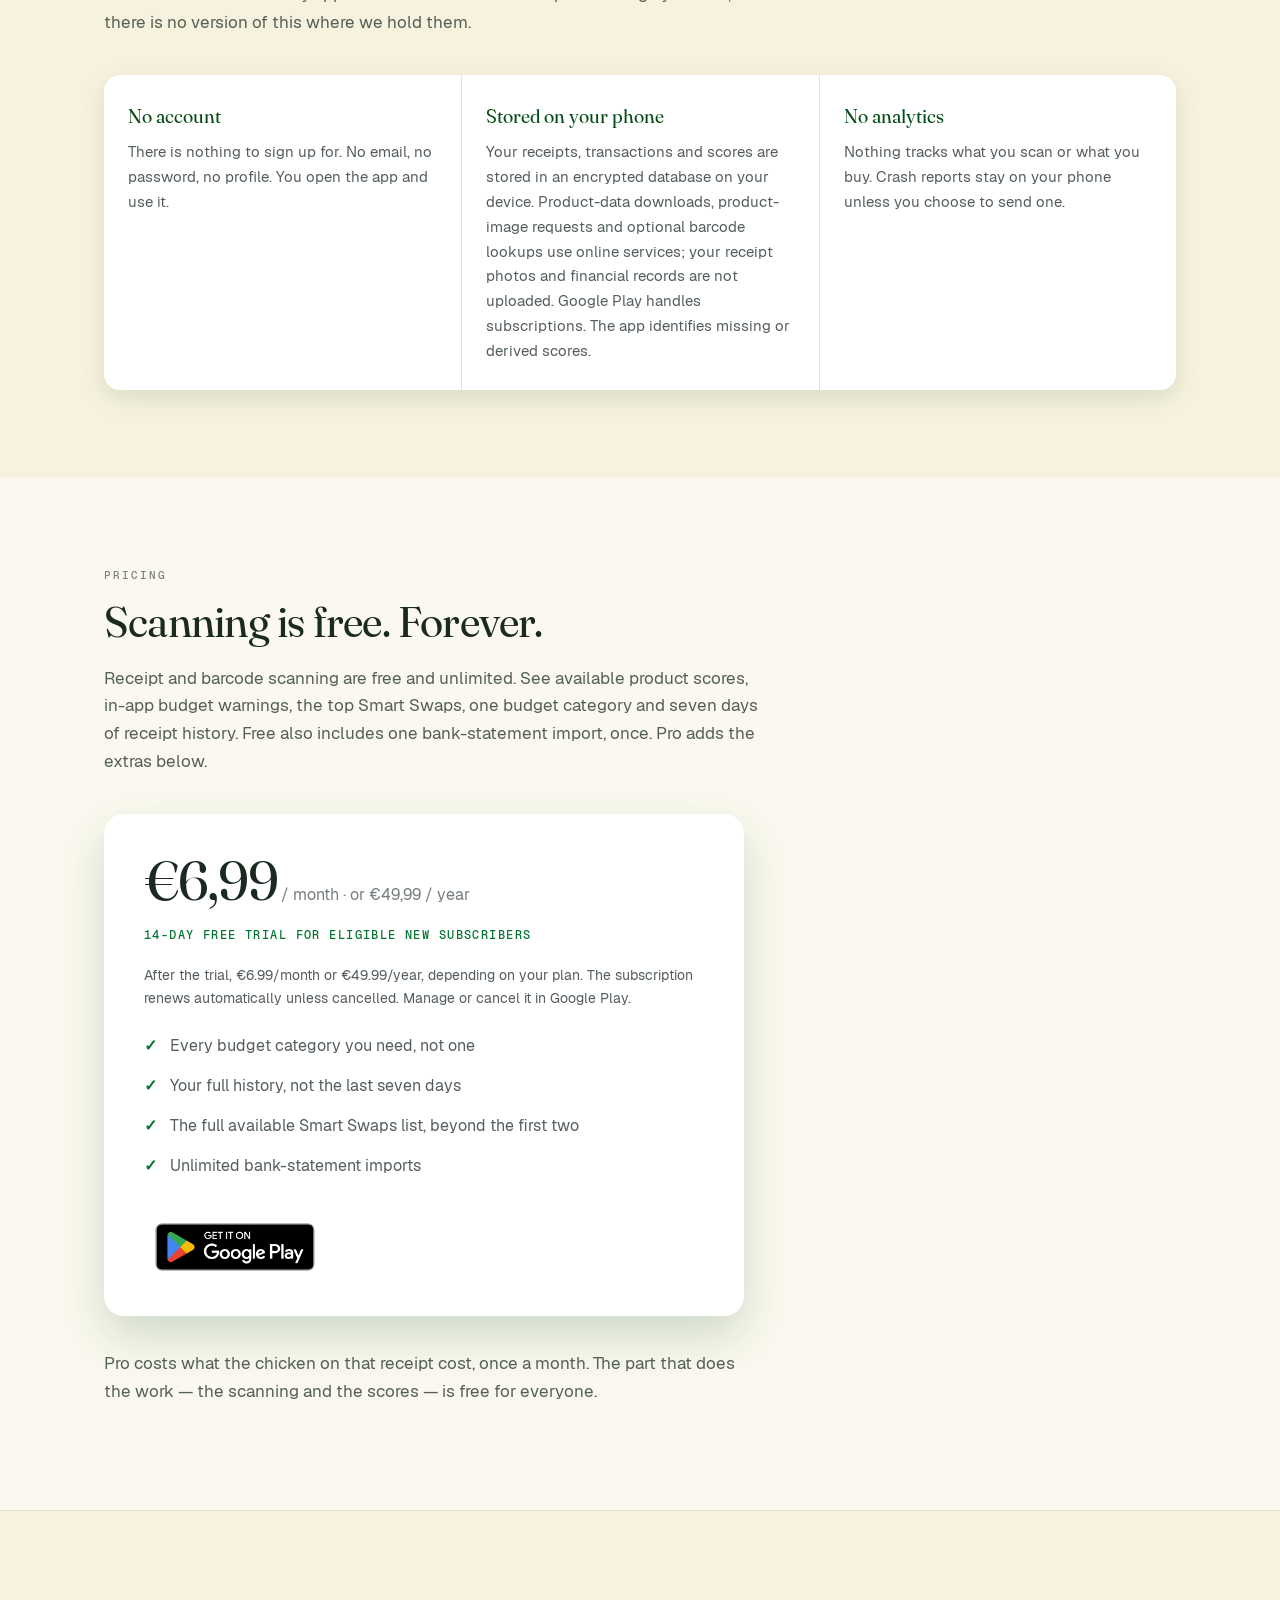
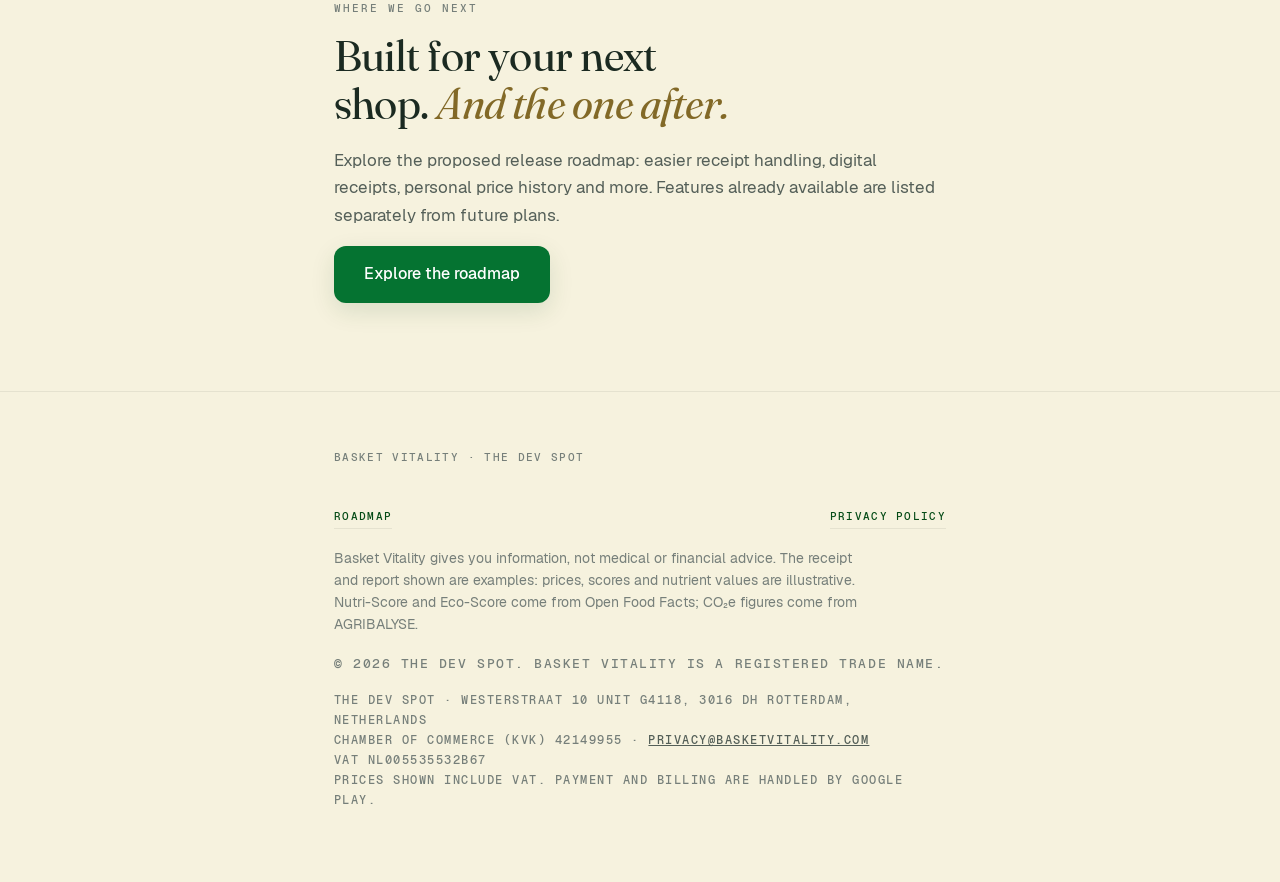
==== commit 98807912: "Add bilingual roadmap and clarify barcode scanning and budget warnings" ====
--- a/index.html
+++ b/index.html
@@ -4,8 +4,8 @@
 <meta charset="utf-8">
 <meta name="viewport" content="width=device-width, initial-scale=1">
 
-<title>Basket Vitality — Nutri-Score, Eco-Score and budget, from one receipt</title>
-<meta name="description" content="Photograph a grocery receipt and read it three ways at once: Nutri-Score for health, Eco-Score and CO₂e for environment, and your own budget. Free and unlimited. Nothing leaves your phone.">
+<title>Basket Vitality — receipt scanning, barcode checks and budgeting</title>
+<meta name="description" content="Scan receipts and in-store barcodes, check Nutri-Score and track your budget with in-app warnings. Free scanning on Android. Currently for the Netherlands.">
 <link rel="canonical" href="https://basketvitality.com/">
 <link rel="alternate" hreflang="en" href="https://basketvitality.com/">
 <link rel="alternate" hreflang="nl" href="https://basketvitality.com/nl/">
@@ -15,16 +15,16 @@
 <meta property="og:site_name" content="Basket Vitality">
 <meta property="og:locale" content="en_GB">
 <meta property="og:url" content="https://basketvitality.com/">
-<meta property="og:title" content="Basket Vitality — Nutri-Score, Eco-Score and budget, from one receipt">
-<meta property="og:description" content="Your shopping already told you this. Nobody was listening. Scan a receipt and see money, health and environment in one place — free, and entirely on your phone.">
+<meta property="og:title" content="Basket Vitality — receipt scanning, barcode checks and budgeting">
+<meta property="og:description" content="Scan receipts and in-store barcodes, check Nutri-Score and track your budget with in-app warnings. Free scanning on Android. Currently for the Netherlands.">
 <meta property="og:image" content="https://basketvitality.com/og-image.png">
 <meta property="og:image:width" content="1024">
 <meta property="og:image:height" content="500">
 <meta property="og:image:alt" content="Basket Vitality — smarter baskets, healthier choices">
 
 <meta name="twitter:card" content="summary_large_image">
-<meta name="twitter:title" content="Basket Vitality — Nutri-Score, Eco-Score and budget, from one receipt">
-<meta name="twitter:description" content="Scan a grocery receipt and see money, health and environment in one place. Free, and entirely on your phone.">
+<meta name="twitter:title" content="Basket Vitality — receipt scanning, barcode checks and budgeting">
+<meta name="twitter:description" content="Scan receipts and in-store barcodes, check Nutri-Score and track your budget with in-app warnings. Free scanning on Android. Currently for the Netherlands.">
 <meta name="twitter:image" content="https://basketvitality.com/og-image.png">
 
 <meta name="theme-color" content="#F6F2DE">
@@ -51,14 +51,38 @@
   "url": "https://basketvitality.com/",
   "applicationCategory": "HealthApplication",
   "operatingSystem": "Android",
-  "description": "Scan a grocery receipt and read it three ways at once: Nutri-Score for health, Eco-Score and CO2e for environment, and your own budget for money. Processed on-device.",
-  "author": { "@type": "Organization", "name": "The Dev Spot" },
-  "publisher": { "@type": "Organization", "name": "The Dev Spot" },
-  "inLanguage": ["en", "nl"],
+  "description": "Scan receipts and in-store barcodes, check Nutri-Score and track your budget with in-app warnings. Free scanning on Android. Currently for the Netherlands.",
+  "author": {
+    "@type": "Organization",
+    "name": "The Dev Spot"
+  },
+  "publisher": {
+    "@type": "Organization",
+    "name": "The Dev Spot"
+  },
+  "inLanguage": [
+    "en",
+    "nl"
+  ],
   "offers": [
-    { "@type": "Offer", "name": "Free", "price": "0", "priceCurrency": "EUR" },
-    { "@type": "Offer", "name": "Pro, monthly", "price": "6.99", "priceCurrency": "EUR" },
-    { "@type": "Offer", "name": "Pro, yearly", "price": "49.99", "priceCurrency": "EUR" }
+    {
+      "@type": "Offer",
+      "name": "Free",
+      "price": "0",
+      "priceCurrency": "EUR"
+    },
+    {
+      "@type": "Offer",
+      "name": "Pro, monthly",
+      "price": "6.99",
+      "priceCurrency": "EUR"
+    },
+    {
+      "@type": "Offer",
+      "name": "Pro, yearly",
+      "price": "49.99",
+      "priceCurrency": "EUR"
+    }
   ],
   "privacyPolicy": "https://basketvitality.com/privacy/"
 }
@@ -340,11 +364,43 @@
   footer { padding:56px 0 72px; border-top:1px solid var(--outline); }
   footer p { font-family:var(--mono); font-size:0.7rem; letter-spacing:0.12em; text-transform:uppercase; color:var(--ink-muted); margin:0 0 10px; }
   footer .fine { font-family:var(--sans); font-size:0.86rem; letter-spacing:0; text-transform:none; color:var(--ink-muted); max-width:60ch; line-height:1.6; }
+
+  /* Current features and the public roadmap, September 2026. */
+  .primary-nav { flex-wrap:wrap; gap:8px 22px; }
+  .primary-nav .wordmark { color:var(--ink); text-decoration:none; }
+  .site-links { display:flex; flex-wrap:wrap; gap:8px 22px; }
+  .site-links a { display:inline-flex; align-items:center; min-height:44px; color:var(--forest); font-size:.9rem; text-decoration:none; }
+  .site-links a:hover { text-decoration:underline; text-underline-offset:5px; }
+  a:focus-visible { outline:3px solid var(--gold-deep); outline-offset:4px; }
+  .availability { font-size:.92rem; color:var(--forest); margin:18px 0 0; }
+  .text-link { color:var(--forest); text-underline-offset:5px; }
+  .feature-split { display:grid; grid-template-columns:minmax(0,1.2fr) minmax(0,1fr); gap:54px; align-items:start; }
+  .feature-steps { list-style:none; margin:0; padding:0; border-top:1px solid var(--outline); }
+  .feature-steps li { padding:22px 0; border-bottom:1px solid var(--outline); }
+  .feature-steps h3 { font-family:var(--serif); font-size:1.4rem; font-weight:400; margin:0 0 8px; }
+  .feature-steps p { font-size:.98rem; margin:0; }
+  .feature-steps .step-label { display:block; font-family:var(--mono); font-size:.72rem; letter-spacing:.08em; color:var(--gold-deep); margin-bottom:8px; }
+  .feature-note { font-size:.92rem; margin-top:22px; }
+  .example-caption { font-size:.78rem; line-height:1.5; color:var(--ink-subtle); margin:14px 0 0; }
+  .lens.eco .big { font-size:1.75rem; line-height:1.2; }
+  .roadmap-teaser { border-top:1px solid var(--outline); }
+  section .trial-terms { font-size:.9rem; line-height:1.6; color:var(--ink-subtle); }
+  @media (max-width:760px) {
+    .feature-split { grid-template-columns:1fr; gap:30px; }
+    .primary-nav .site-links { order:3; flex-basis:100%; justify-content:space-between; gap:8px; border-top:1px solid var(--outline); }
+  }
+  @media (max-width:420px) {
+    .primary-nav { column-gap:12px; }
+    .pricebox { padding:28px 24px; }
+    .rp-head { flex-wrap:wrap; }
+    .rp-row { flex-wrap:wrap; gap:6px; }
+  }
 </style>
 
 <div class="wrap">
-  <nav>
-    <p class="wordmark">Basket <em>Vitality</em></p>
+  <nav class="primary-nav" aria-label="Main navigation">
+    <a class="wordmark" href="/">Basket <em>Vitality</em></a>
+    <div class="site-links"><a href="#scan-in-store">Scan in store</a><a href="#budgeting">Budgeting</a><a href="/roadmap/">Roadmap</a></div>
     <div class="navright">
       <span class="nav-note">Nederland · Android</span>
       <div class="langswitch">
@@ -356,16 +412,18 @@
 
   <div class="hero">
     <div>
-      <p class="eyebrow">One photo of one receipt</p>
+      <p class="eyebrow">Before and after your shop</p>
       <h1>Your shopping already told you this. <em>Nobody was listening.</em></h1>
-      <p class="hero-sub">Basket Vitality reads your grocery receipt and shows you what it cost, how it scores for health, and what it cost the planet — in one go, on your phone, in seconds.</p>
+      <p class="hero-sub">Scan a receipt to connect grocery spending with Nutri-Score. Or scan a barcode in store before you buy. Set a budget and see clear warnings inside the app as spending approaches your limit.</p>
       <div class="cta-row">
-        <a class="btn" href="#price">Scan your first receipt — free</a>
-        <span class="cta-note">No account. Nothing uploaded.</span>
-      </div>
+        <a class="btn" href="https://play.google.com/store/apps/details?id=com.thedevspot.basketvitality">Get Basket Vitality — free</a>
+        <span class="cta-note">No account. Your receipts stay on your phone.</span>
+      </div>
+      <p class="availability">Android · Currently available in the Netherlands only.</p>
     </div>
 
     <div>
+      <p class="example-caption">Illustrative example, not an app screenshot. Prices and scores are examples.</p>
       <div class="receipt">
         <div class="scanline"></div>
         <div class="r-head">
@@ -385,7 +443,7 @@
       </div>
 
       <div class="verdict">
-        <p class="line">You've used <b>67%</b> of your groceries budget — and <b>51% of it scored Nutri-D or worse</b>. <span class="money">Three swaps would help.</span></p>
+        <p class="line">Your groceries budget is <b>67% used</b>. On this example receipt, <b>51% of scored spending is rated Nutri-D or E</b>. <span class="money">Explore three suggested swaps.</span></p>
       </div>
     </div>
   </div>
@@ -393,10 +451,42 @@
 
 <section class="tint">
   <div class="wrap narrow">
-    <p class="eyebrow">Why nobody has shown you this before</p>
+    <p class="eyebrow">Spending meets nutrition</p>
     <h2>You already knew both of these things. <em>Nobody told you they were the same thing.</em></h2>
     <p class="lead">You know the weekly shop costs more than it used to. You know you're not eating as well as you'd like. You've felt both — separately, and slightly guiltily.</p>
-    <p>They're the same items. The snacks eating the groceries budget are the same snacks scoring Nutri-D. One app has to see both at once to tell you that, and until now none of them did: the health scanners read one barcode at a time, and the budget apps see a line called <em>Supermarkets — €23,13</em> and stop there.</p>
+    <p>They are the same purchases, viewed in different ways. Basket Vitality brings spending and available product scores together, so you can see where a different choice might matter on your next shop.</p>
+  </div>
+</section>
+
+<section class="tint" id="scan-in-store">
+  <div class="wrap feature-split">
+    <div><p class="eyebrow">Before it goes in your basket</p>
+      <h2>Scan the barcode. <em>Then decide.</em></h2>
+      <p>Point your camera at a product barcode in the supermarket. Check Nutri-Score and nutrition, plus Eco-Score when that product has one, before you buy.</p>
+      <p>Explore a suggested Smart Swap when the app finds a suitable alternative. Product coverage varies; the app makes missing information visible.</p>
+      <p class="feature-note"><strong>Available today, free and unlimited.</strong> No receipt needed for a barcode check.</p>
+    </div>
+    <ol class="feature-steps">
+      <li><span class="step-label">01 / Scan</span><h3>Check a product at the shelf</h3><p>Use the in-store barcode scanner or search for a product by name.</p></li>
+      <li><span class="step-label">02 / Understand</span><h3>See what is behind the score</h3><p>Open product details for the available nutrition information and scoring explanation.</p></li>
+      <li><span class="step-label">03 / Choose</span><h3>Consider a suitable alternative</h3><p>Compare a Smart Swap where one is available. Suggestions do not guarantee stock or a lower price.</p></li>
+    </ol>
+  </div>
+</section>
+
+<section id="budgeting">
+  <div class="wrap feature-split">
+    <div><p class="eyebrow">Your money, in view</p>
+      <h2>Set a budget. <em>See where you stand.</em></h2>
+      <p>Create a monthly category budget and follow what you have spent and what remains. Budget warnings appear inside the app as you approach or exceed the amount you set.</p>
+      <p>For qualifying receipts, a combined insight connects your category budget, the share of scored spending rated Nutri-D or E, and available Smart Swaps.</p>
+      <p class="feature-note"><strong>One budget category is free.</strong> Pro adds unlimited budget categories. These are in-app warnings; automatic phone notifications are on the <a class="text-link" href="/roadmap/#insights">roadmap</a>.</p>
+    </div>
+    <ol class="feature-steps">
+      <li><span class="step-label">Track</span><h3>Spent and remaining</h3><p>See progress against the budget for the month you are viewing.</p></li>
+      <li><span class="step-label">Approaching the limit</span><h3>An orange warning above 80%</h3><p>The budget progress bar turns orange once more than 80% has been used.</p></li>
+      <li><span class="step-label">Over budget</span><h3>A red warning and the amount over</h3><p>Once spending exceeds the budget, the app shows how much you are over by.</p></li>
+    </ol>
   </div>
 </section>
 
@@ -404,25 +494,25 @@
   <div class="wrap">
     <div class="narrow">
       <p class="eyebrow">Three lenses, one basket</p>
-      <h2>The same shop, read three ways at once</h2>
-      <p>Every item is scored the moment the receipt is read — no typing, no tagging, no reconciling.</p>
+      <h2>Your spending, nutrition and available environmental data</h2>
+      <p>Receipt items are matched to product information on your phone. Scores depend on the data available, and you can correct a match when needed.</p>
     </div>
 
     <div class="lenses">
       <div class="lens money">
         <span class="tag">Money</span>
         <span class="big">€23,13</span>
-        <p>Filed under Groceries by the shop it came from — the whole receipt, not each item. Groceries is at 67% this month, €148,50 remaining.</p>
+        <p>Track the cost of the shop against your monthly category budget, with spent, remaining and over-budget amounts.</p>
       </div>
       <div class="lens health">
         <span class="tag">Health</span>
-        <span class="big">C+</span>
-        <p>Nutri-Score for the whole basket, not one product. Four items scored D or E — €11,76 of a €23,13 basket.</p>
+        <span class="big">51%</span>
+        <p>The example has €11.76 of €23.13 rated Nutri-D or E. The app shows scored coverage and the share of scored spending rated D or E.</p>
       </div>
       <div class="lens eco">
         <span class="tag">Environment</span>
-        <span class="big">B</span>
-        <p>Eco-Score where a product has one, and CO₂e where a source has the figure — so the cheap choice and the clean one stop being pure guesswork.</p>
+        <span class="big">Where known</span>
+        <p>Eco-Score appears on product details when available. Receipt items can show sourced CO₂e figures where known; the app does not assign a complete environmental grade to every basket.</p>
       </div>
     </div>
   </div>
@@ -433,9 +523,10 @@
     <div class="narrow">
       <p class="eyebrow">Smart swaps</p>
       <h2>Three changes you'd actually make</h2>
-      <p>Not "eat less". The same shelf, the same shop — a different item on it, and the reason per 100 g. It never quotes a price it hasn't seen on one of your receipts.</p>
-    </div>
-
+      <p>A shortlist of alternatives, with the nutritional reason where data is available. A saving is shown only when your own observed prices and comparable pack sizes support it; store availability is not guaranteed.</p>
+    </div>
+
+    <p class="example-caption">Illustrative Smart Swaps. Actual suggestions depend on available product data.</p>
     <div class="swaps">
       <div class="swap">
         <div class="from"><span class="n">Naturel chips 225g · €3,29</span><span class="sub">Nutri<span class="chip d">D</span></span></div>
@@ -461,10 +552,10 @@
       <div class="loop-copy">
         <p class="eyebrow">The closed loop</p>
         <h3>Then it marks its own homework.</h3>
-        <p>Save a swap. Buy it. The next receipt you scan confirms it — and says what it actually cost, both ways. Most apps only count the wins. This one nets them, so the number is one you can trust when it's in your favour.</p>
+        <p>Save a swap and scan a later receipt after buying it. When the app matches the purchase, it records the follow-through. The basket report adds known savings and extra costs together, so you see the net difference.</p>
       </div>
       <div class="report" aria-label="Example basket report">
-        <div class="rp-head"><span>Basket report</span><span>3 swaps followed through</span></div>
+        <div class="rp-head"><span>Example basket report</span><span>3 swaps followed through</span></div>
         <div class="rp-row"><span class="what">Popcornmaïs instead of naturel chips</span><span class="delta cheaper">€1,50 cheaper</span></div>
         <div class="rp-row"><span class="what">Yoghurt naturel instead of vruchtenyoghurt</span><span class="delta dearer">€0,40 more expensive</span></div>
         <div class="rp-row"><span class="what">Bruiswater instead of cola</span><span class="delta cheaper">€1,60 cheaper</span></div>
@@ -488,8 +579,8 @@
         <p>There is nothing to sign up for. No email, no password, no profile. You open the app and use it.</p>
       </div>
       <div class="promise">
-        <h3>No server</h3>
-        <p>Your receipts, transactions and scores live in an encrypted database on your device. We have no copy, because there is nowhere to keep one. The one thing that ever leaves is an anonymous product lookup to Open Food Facts — a barcode, nothing else. And when Open Food Facts has no score for a product, the app says <em>No score yet</em> rather than inventing one.</p>
+        <h3>Stored on your phone</h3>
+        <p>Your receipts, transactions and scores are stored in an encrypted database on your device. Product-data downloads, product-image requests and optional barcode lookups use online services; your receipt photos and financial records are not uploaded. Google Play handles subscriptions. The app identifies missing or derived scores.</p>
       </div>
       <div class="promise">
         <h3>No analytics</h3>
@@ -504,16 +595,17 @@
     <div class="narrow">
       <p class="eyebrow">Pricing</p>
       <h2>Scanning is free. Forever.</h2>
-      <p>Unlimited receipts, the full three-lens score on every item, and the in-shop barcode scanner — all free, with no cap. Free keeps the last seven days of receipts in view; Pro keeps all of them.</p>
+      <p>Receipt and barcode scanning are free and unlimited. See available product scores, in-app budget warnings, the top Smart Swaps, one budget category and seven days of receipt history. Free also includes one bank-statement import, once. Pro adds the extras below.</p>
     </div>
 
     <div class="pricebox">
       <div class="amt">€6,99<span> / month · or €49,99 / year</span></div>
-      <p class="free">14 days free · cancel anytime in the Play Store</p>
+      <p class="free">14-day free trial for eligible new subscribers</p>
+      <p class="trial-terms">After the trial, €6.99/month or €49.99/year, depending on your plan. The subscription renews automatically unless cancelled. Manage or cancel it in Google Play.</p>
       <ul>
         <li>Every budget category you need, not one</li>
         <li>Your full history, not the last seven days</li>
-        <li>Every swap on every receipt, not just the top two</li>
+        <li>The full available Smart Swaps list, beyond the first two</li>
         <li>Unlimited bank-statement imports</li>
       </ul>
       <div class="badge-wrap">
@@ -529,10 +621,17 @@
   </div>
 </section>
 
+<section class="roadmap-teaser"><div class="wrap narrow">
+    <p class="eyebrow">Where we go next</p><h2>Built for your next shop. <em>And the one after.</em></h2>
+    <p>Explore the proposed release roadmap: easier receipt handling, digital receipts, personal price history and more. Features already available are listed separately from future plans.</p>
+    <a class="btn" href="/roadmap/">Explore the roadmap</a>
+  </div></section>
+
 <footer>
   <div class="wrap narrow">
     <p>Basket Vitality · The Dev Spot</p>
     <nav class="footer-links" aria-label="Footer">
+      <a href="/roadmap/">Roadmap</a>
       <a href="/privacy/">Privacy Policy</a>
     </nav>
     <p class="fine">Basket Vitality gives you information, not medical or financial advice. The receipt and report shown are examples: prices, scores and nutrient values are illustrative. Nutri-Score and Eco-Score come from Open Food Facts; CO₂e figures come from AGRIBALYSE.</p>
@@ -554,3 +653,4 @@
 
 </body>
 </html>
+
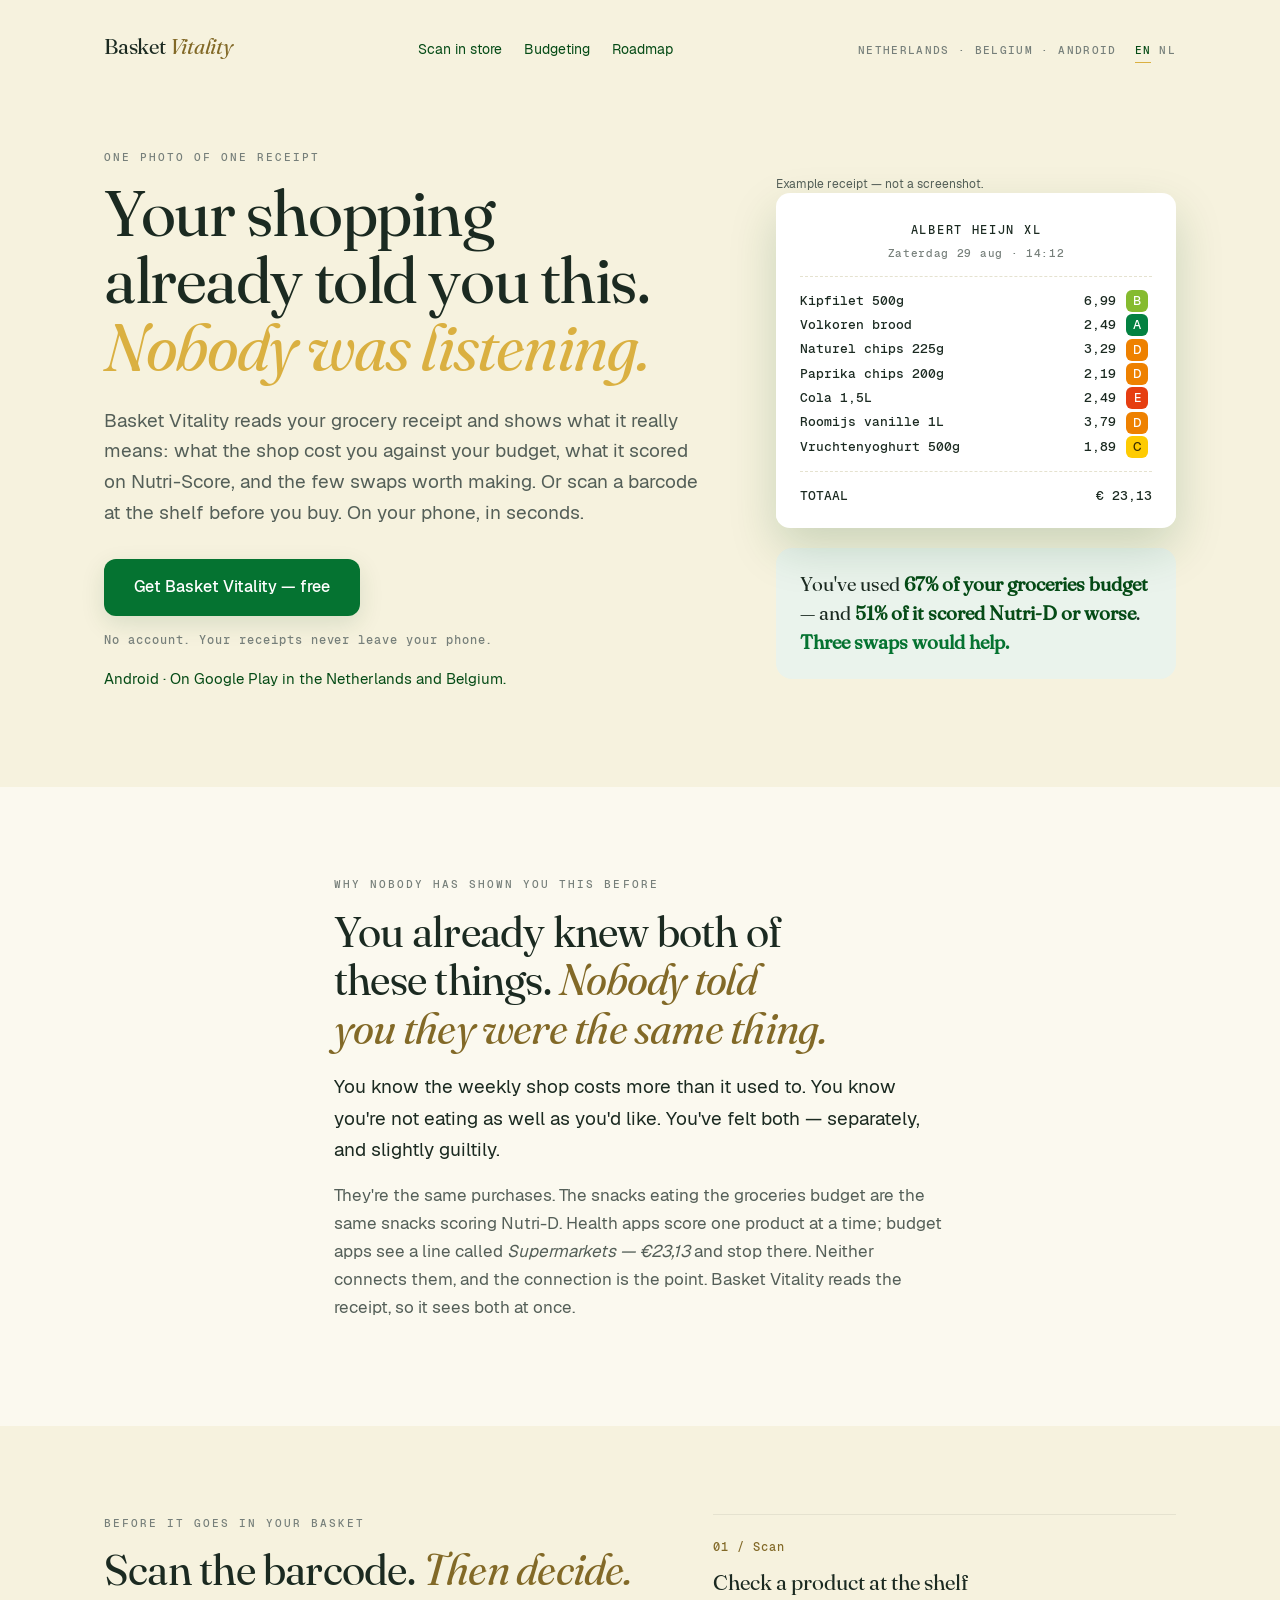
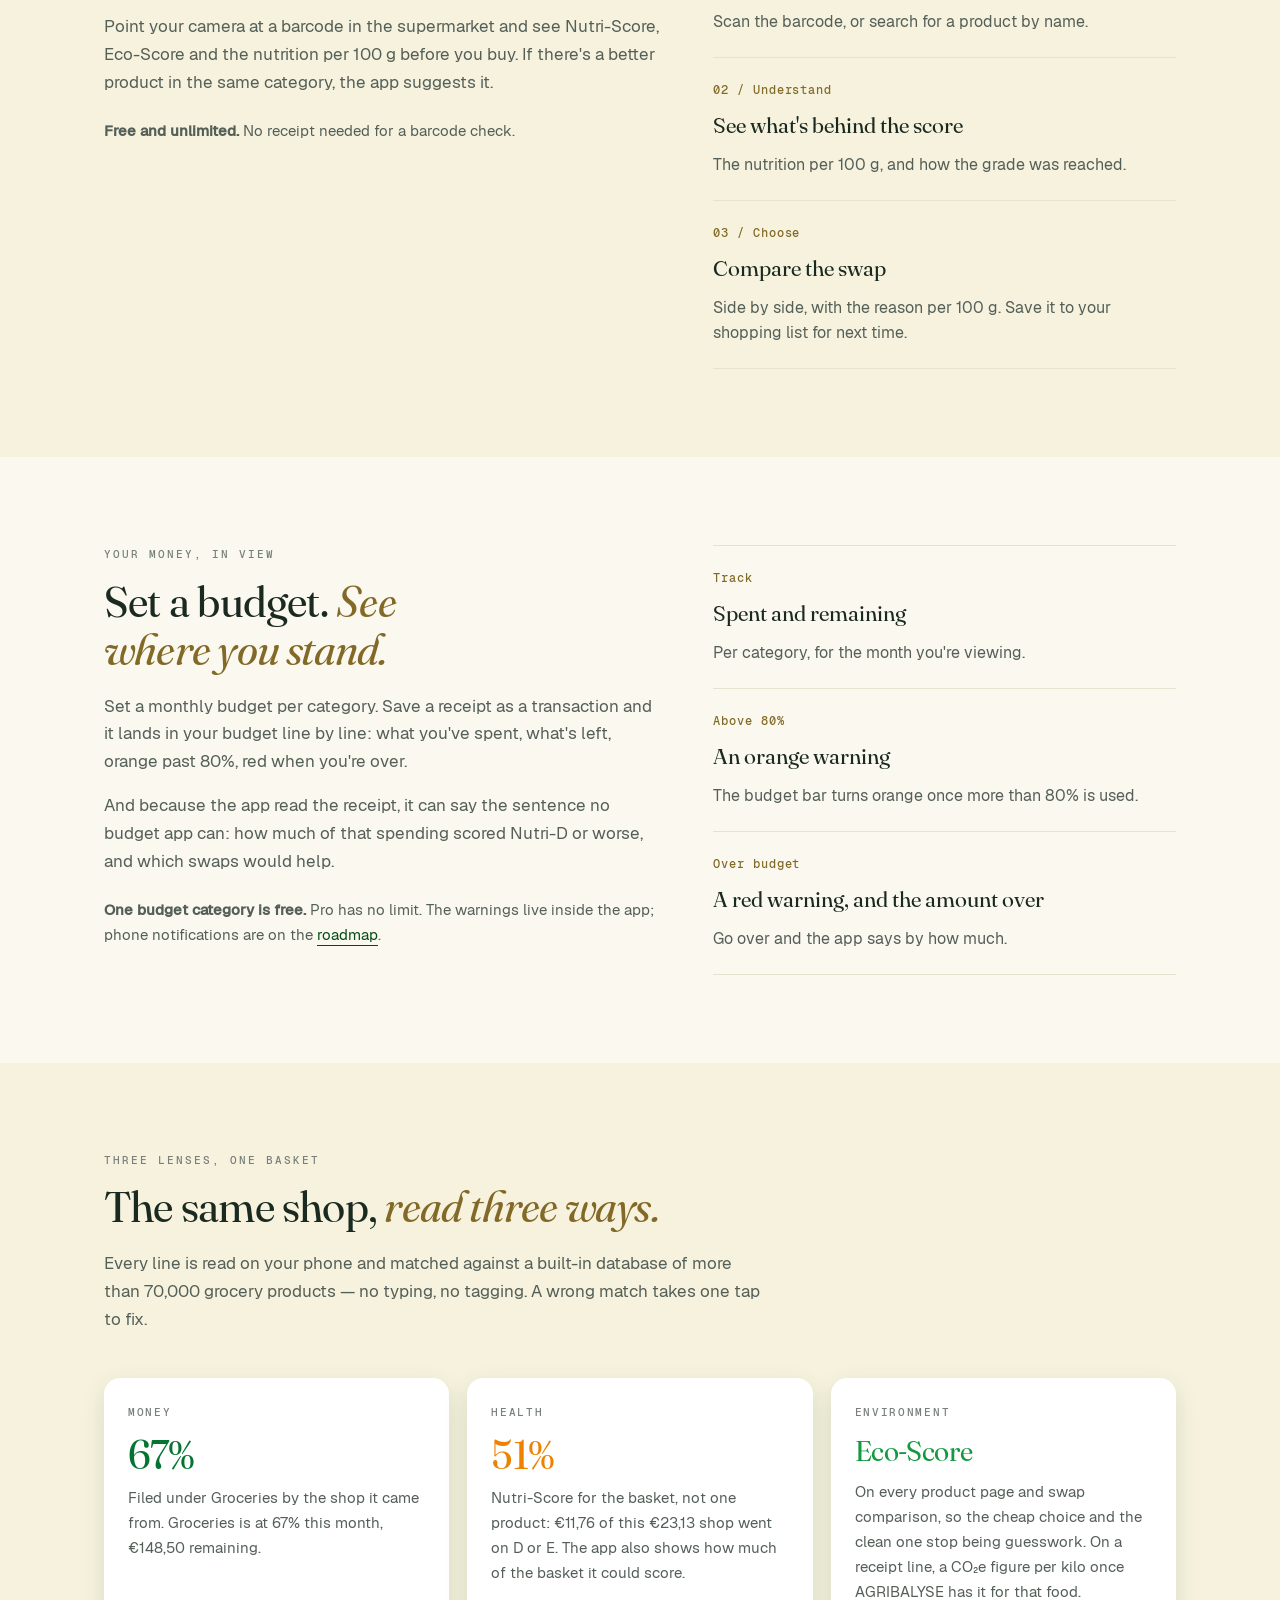
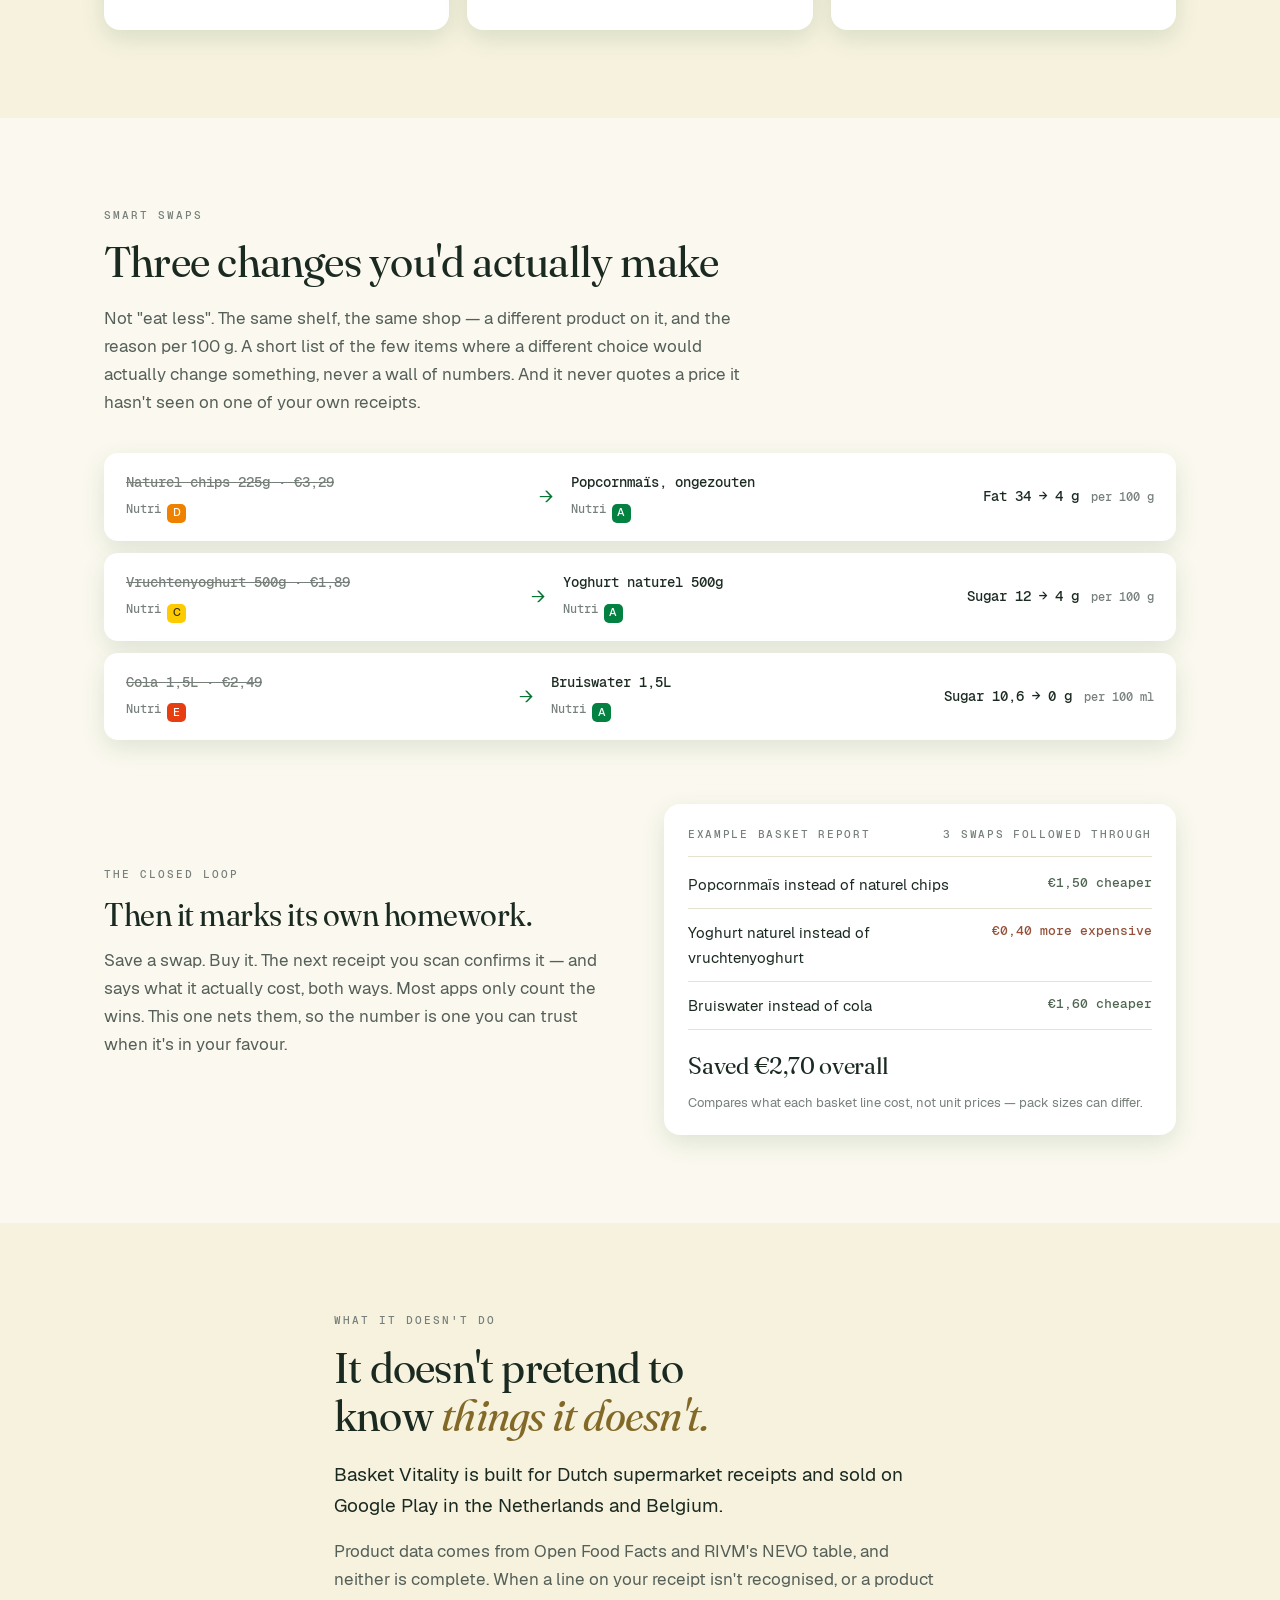
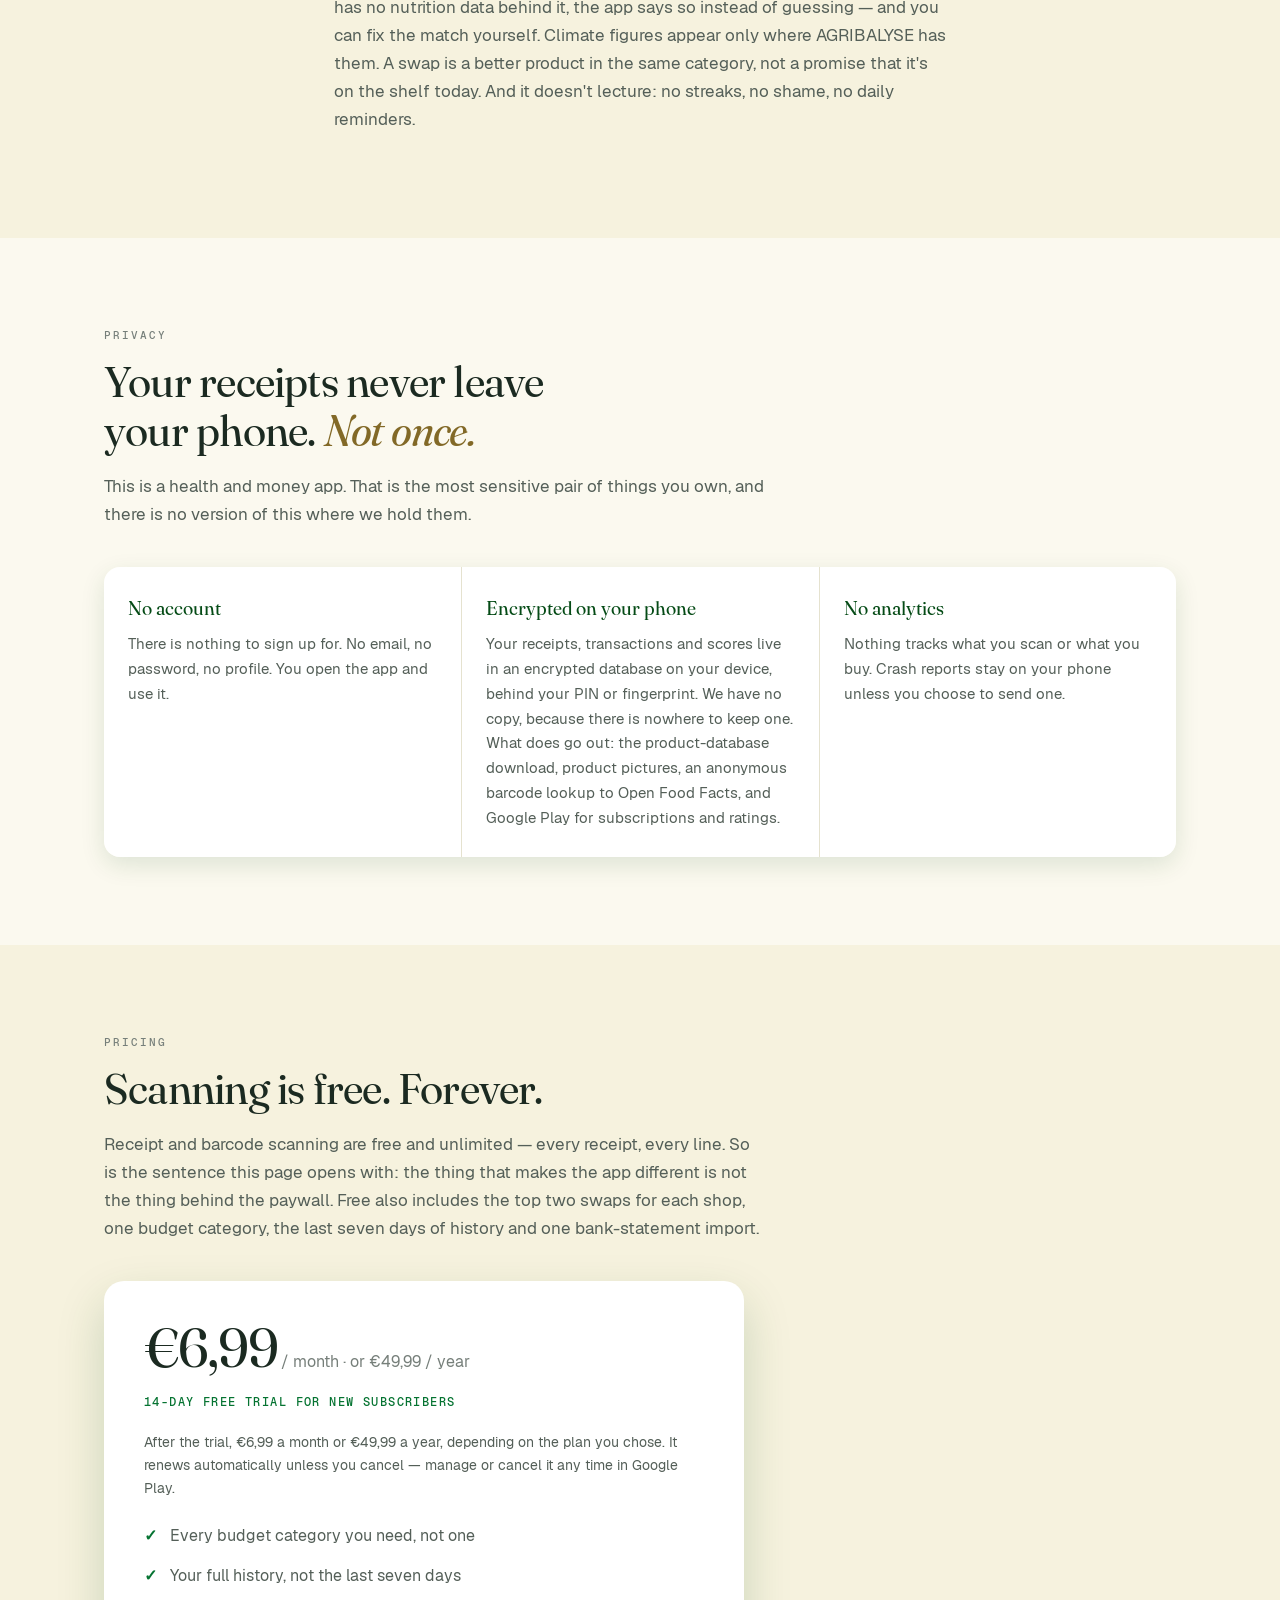
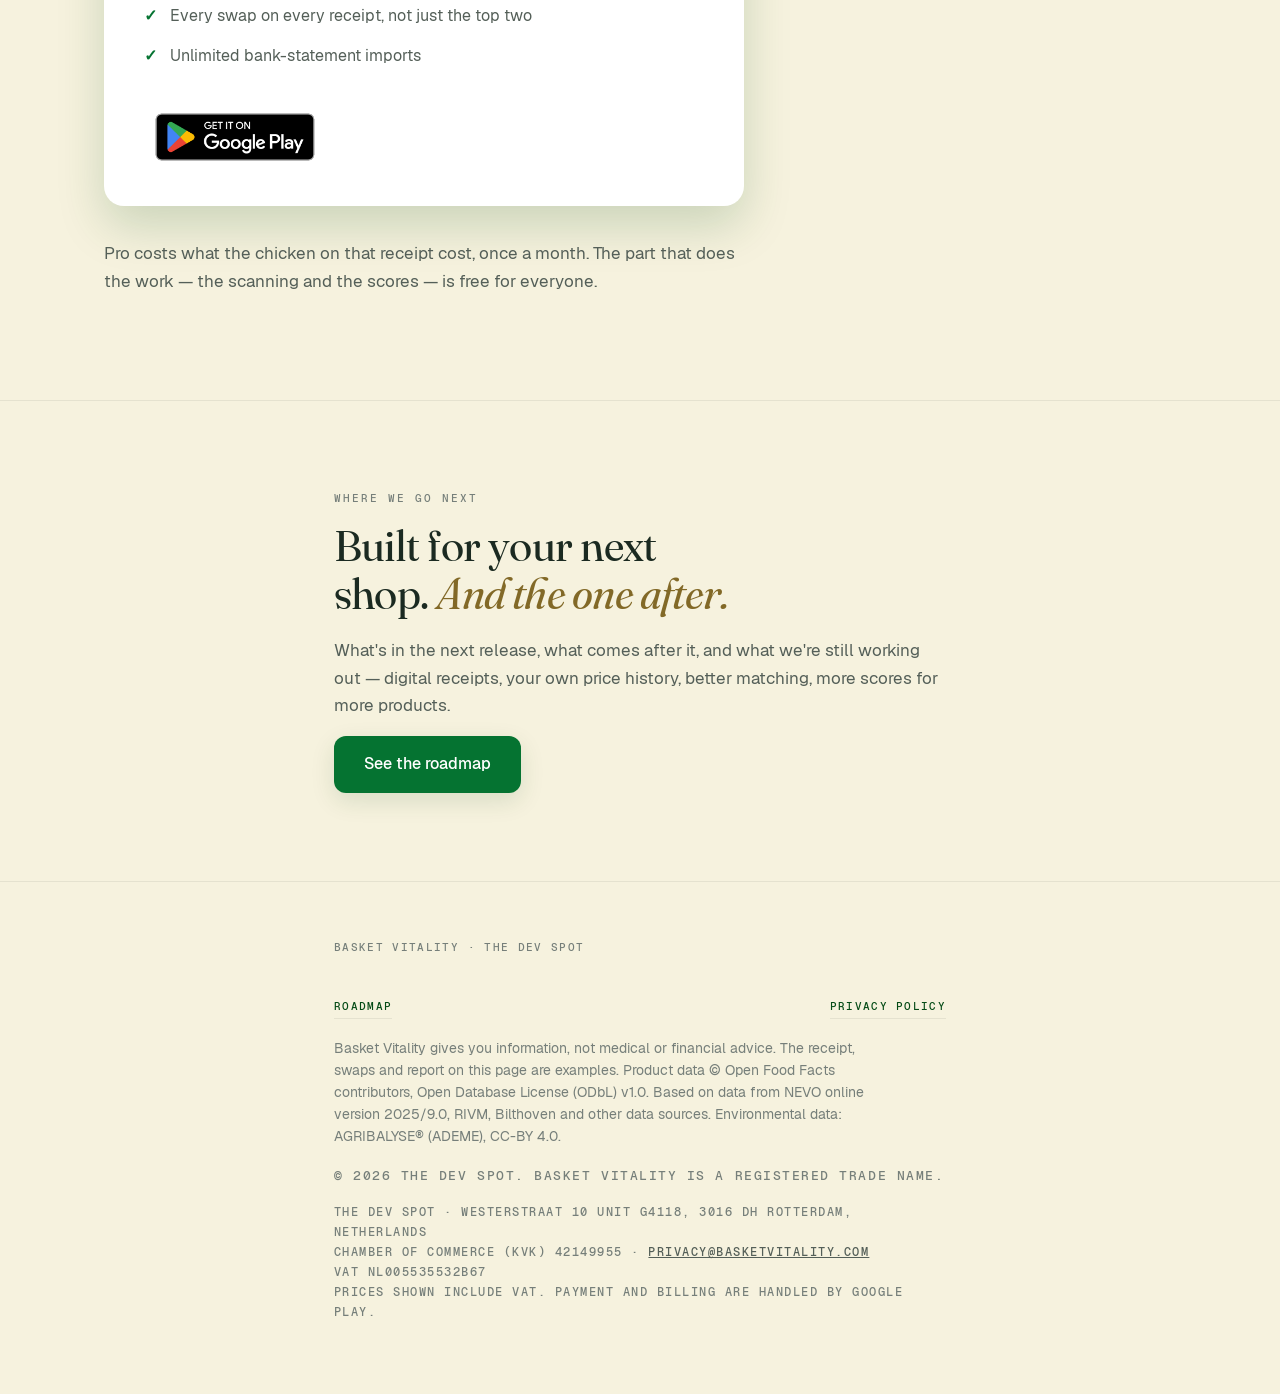
==== commit 095211c9: "copy: landing + roadmap in the Play listing's register; credit NEVO (HOM-1221) The 2026-09-15 rewrit" ====
--- a/index.html
+++ b/index.html
@@ -4,8 +4,8 @@
 <meta charset="utf-8">
 <meta name="viewport" content="width=device-width, initial-scale=1">
 
-<title>Basket Vitality — receipt scanning, barcode checks and budgeting</title>
-<meta name="description" content="Scan receipts and in-store barcodes, check Nutri-Score and track your budget with in-app warnings. Free scanning on Android. Currently for the Netherlands.">
+<title>Basket Vitality — your receipt: what it cost, and what it scored</title>
+<meta name="description" content="Scan your grocery receipt: what it cost against your budget, what it scored on Nutri-Score, and the few swaps worth making. No account. Android · Netherlands and Belgium.">
 <link rel="canonical" href="https://basketvitality.com/">
 <link rel="alternate" hreflang="en" href="https://basketvitality.com/">
 <link rel="alternate" hreflang="nl" href="https://basketvitality.com/nl/">
@@ -15,16 +15,16 @@
 <meta property="og:site_name" content="Basket Vitality">
 <meta property="og:locale" content="en_GB">
 <meta property="og:url" content="https://basketvitality.com/">
-<meta property="og:title" content="Basket Vitality — receipt scanning, barcode checks and budgeting">
-<meta property="og:description" content="Scan receipts and in-store barcodes, check Nutri-Score and track your budget with in-app warnings. Free scanning on Android. Currently for the Netherlands.">
+<meta property="og:title" content="Basket Vitality — your receipt: what it cost, and what it scored">
+<meta property="og:description" content="Scan your grocery receipt: what it cost against your budget, what it scored on Nutri-Score, and the few swaps worth making. No account. Android · Netherlands and Belgium.">
 <meta property="og:image" content="https://basketvitality.com/og-image.png">
 <meta property="og:image:width" content="1024">
 <meta property="og:image:height" content="500">
 <meta property="og:image:alt" content="Basket Vitality — smarter baskets, healthier choices">
 
 <meta name="twitter:card" content="summary_large_image">
-<meta name="twitter:title" content="Basket Vitality — receipt scanning, barcode checks and budgeting">
-<meta name="twitter:description" content="Scan receipts and in-store barcodes, check Nutri-Score and track your budget with in-app warnings. Free scanning on Android. Currently for the Netherlands.">
+<meta name="twitter:title" content="Basket Vitality — your receipt: what it cost, and what it scored">
+<meta name="twitter:description" content="Scan your grocery receipt: what it cost against your budget, what it scored on Nutri-Score, and the few swaps worth making. No account. Android · Netherlands and Belgium.">
 <meta name="twitter:image" content="https://basketvitality.com/og-image.png">
 
 <meta name="theme-color" content="#F6F2DE">
@@ -51,7 +51,7 @@
   "url": "https://basketvitality.com/",
   "applicationCategory": "HealthApplication",
   "operatingSystem": "Android",
-  "description": "Scan receipts and in-store barcodes, check Nutri-Score and track your budget with in-app warnings. Free scanning on Android. Currently for the Netherlands.",
+  "description": "Scan your grocery receipt: what it cost against your budget, what it scored on Nutri-Score, and the few swaps worth making. No account. Android · Netherlands and Belgium.",
   "author": {
     "@type": "Organization",
     "name": "The Dev Spot"
@@ -402,7 +402,7 @@
     <a class="wordmark" href="/">Basket <em>Vitality</em></a>
     <div class="site-links"><a href="#scan-in-store">Scan in store</a><a href="#budgeting">Budgeting</a><a href="/roadmap/">Roadmap</a></div>
     <div class="navright">
-      <span class="nav-note">Nederland · Android</span>
+      <span class="nav-note">Netherlands · Belgium · Android</span>
       <div class="langswitch">
         <a href="/" hreflang="en" lang="en" aria-current="true">EN</a>
         <a href="/nl/" hreflang="nl" lang="nl">NL</a>
@@ -412,18 +412,18 @@
 
   <div class="hero">
     <div>
-      <p class="eyebrow">Before and after your shop</p>
+      <p class="eyebrow">One photo of one receipt</p>
       <h1>Your shopping already told you this. <em>Nobody was listening.</em></h1>
-      <p class="hero-sub">Scan a receipt to connect grocery spending with Nutri-Score. Or scan a barcode in store before you buy. Set a budget and see clear warnings inside the app as spending approaches your limit.</p>
+      <p class="hero-sub">Basket Vitality reads your grocery receipt and shows what it really means: what the shop cost you against your budget, what it scored on Nutri-Score, and the few swaps worth making. Or scan a barcode at the shelf before you buy. On your phone, in seconds.</p>
       <div class="cta-row">
         <a class="btn" href="https://play.google.com/store/apps/details?id=com.thedevspot.basketvitality">Get Basket Vitality — free</a>
-        <span class="cta-note">No account. Your receipts stay on your phone.</span>
-      </div>
-      <p class="availability">Android · Currently available in the Netherlands only.</p>
+        <span class="cta-note">No account. Your receipts never leave your phone.</span>
+      </div>
+      <p class="availability">Android · On Google Play in the Netherlands and Belgium.</p>
     </div>
 
     <div>
-      <p class="example-caption">Illustrative example, not an app screenshot. Prices and scores are examples.</p>
+      <p class="example-caption">Example receipt — not a screenshot.</p>
       <div class="receipt">
         <div class="scanline"></div>
         <div class="r-head">
@@ -443,7 +443,7 @@
       </div>
 
       <div class="verdict">
-        <p class="line">Your groceries budget is <b>67% used</b>. On this example receipt, <b>51% of scored spending is rated Nutri-D or E</b>. <span class="money">Explore three suggested swaps.</span></p>
+        <p class="line">You've used <b>67% of your groceries budget</b> — and <b>51% of it scored Nutri-D or worse</b>. <span class="money">Three swaps would help.</span></p>
       </div>
     </div>
   </div>
@@ -451,41 +451,40 @@
 
 <section class="tint">
   <div class="wrap narrow">
-    <p class="eyebrow">Spending meets nutrition</p>
+    <p class="eyebrow">Why nobody has shown you this before</p>
     <h2>You already knew both of these things. <em>Nobody told you they were the same thing.</em></h2>
     <p class="lead">You know the weekly shop costs more than it used to. You know you're not eating as well as you'd like. You've felt both — separately, and slightly guiltily.</p>
-    <p>They are the same purchases, viewed in different ways. Basket Vitality brings spending and available product scores together, so you can see where a different choice might matter on your next shop.</p>
-  </div>
-</section>
-
-<section class="tint" id="scan-in-store">
+    <p>They're the same purchases. The snacks eating the groceries budget are the same snacks scoring Nutri-D. Health apps score one product at a time; budget apps see a line called <em>Supermarkets — €23,13</em> and stop there. Neither connects them, and the connection is the point. Basket Vitality reads the receipt, so it sees both at once.</p>
+  </div>
+</section>
+
+<section id="scan-in-store">
   <div class="wrap feature-split">
     <div><p class="eyebrow">Before it goes in your basket</p>
       <h2>Scan the barcode. <em>Then decide.</em></h2>
-      <p>Point your camera at a product barcode in the supermarket. Check Nutri-Score and nutrition, plus Eco-Score when that product has one, before you buy.</p>
-      <p>Explore a suggested Smart Swap when the app finds a suitable alternative. Product coverage varies; the app makes missing information visible.</p>
-      <p class="feature-note"><strong>Available today, free and unlimited.</strong> No receipt needed for a barcode check.</p>
+      <p>Point your camera at a barcode in the supermarket and see Nutri-Score, Eco-Score and the nutrition per 100 g before you buy. If there's a better product in the same category, the app suggests it.</p>
+      <p class="feature-note"><strong>Free and unlimited.</strong> No receipt needed for a barcode check.</p>
     </div>
     <ol class="feature-steps">
-      <li><span class="step-label">01 / Scan</span><h3>Check a product at the shelf</h3><p>Use the in-store barcode scanner or search for a product by name.</p></li>
-      <li><span class="step-label">02 / Understand</span><h3>See what is behind the score</h3><p>Open product details for the available nutrition information and scoring explanation.</p></li>
-      <li><span class="step-label">03 / Choose</span><h3>Consider a suitable alternative</h3><p>Compare a Smart Swap where one is available. Suggestions do not guarantee stock or a lower price.</p></li>
+      <li><span class="step-label">01 / Scan</span><h3>Check a product at the shelf</h3><p>Scan the barcode, or search for a product by name.</p></li>
+      <li><span class="step-label">02 / Understand</span><h3>See what's behind the score</h3><p>The nutrition per 100 g, and how the grade was reached.</p></li>
+      <li><span class="step-label">03 / Choose</span><h3>Compare the swap</h3><p>Side by side, with the reason per 100 g. Save it to your shopping list for next time.</p></li>
     </ol>
   </div>
 </section>
 
-<section id="budgeting">
+<section class="tint" id="budgeting">
   <div class="wrap feature-split">
     <div><p class="eyebrow">Your money, in view</p>
       <h2>Set a budget. <em>See where you stand.</em></h2>
-      <p>Create a monthly category budget and follow what you have spent and what remains. Budget warnings appear inside the app as you approach or exceed the amount you set.</p>
-      <p>For qualifying receipts, a combined insight connects your category budget, the share of scored spending rated Nutri-D or E, and available Smart Swaps.</p>
-      <p class="feature-note"><strong>One budget category is free.</strong> Pro adds unlimited budget categories. These are in-app warnings; automatic phone notifications are on the <a class="text-link" href="/roadmap/#insights">roadmap</a>.</p>
+      <p>Set a monthly budget per category. Save a receipt as a transaction and it lands in your budget line by line: what you've spent, what's left, orange past 80%, red when you're over.</p>
+      <p>And because the app read the receipt, it can say the sentence no budget app can: how much of that spending scored Nutri-D or worse, and which swaps would help.</p>
+      <p class="feature-note"><strong>One budget category is free.</strong> Pro has no limit. The warnings live inside the app; phone notifications are on the <a class="text-link" href="/roadmap/#insights">roadmap</a>.</p>
     </div>
     <ol class="feature-steps">
-      <li><span class="step-label">Track</span><h3>Spent and remaining</h3><p>See progress against the budget for the month you are viewing.</p></li>
-      <li><span class="step-label">Approaching the limit</span><h3>An orange warning above 80%</h3><p>The budget progress bar turns orange once more than 80% has been used.</p></li>
-      <li><span class="step-label">Over budget</span><h3>A red warning and the amount over</h3><p>Once spending exceeds the budget, the app shows how much you are over by.</p></li>
+      <li><span class="step-label">Track</span><h3>Spent and remaining</h3><p>Per category, for the month you're viewing.</p></li>
+      <li><span class="step-label">Above 80%</span><h3>An orange warning</h3><p>The budget bar turns orange once more than 80% is used.</p></li>
+      <li><span class="step-label">Over budget</span><h3>A red warning, and the amount over</h3><p>Go over and the app says by how much.</p></li>
     </ol>
   </div>
 </section>
@@ -494,25 +493,25 @@
   <div class="wrap">
     <div class="narrow">
       <p class="eyebrow">Three lenses, one basket</p>
-      <h2>Your spending, nutrition and available environmental data</h2>
-      <p>Receipt items are matched to product information on your phone. Scores depend on the data available, and you can correct a match when needed.</p>
+      <h2>The same shop, <em>read three ways.</em></h2>
+      <p>Every line is read on your phone and matched against a built-in database of more than 70,000 grocery products — no typing, no tagging. A wrong match takes one tap to fix.</p>
     </div>
 
     <div class="lenses">
       <div class="lens money">
         <span class="tag">Money</span>
-        <span class="big">€23,13</span>
-        <p>Track the cost of the shop against your monthly category budget, with spent, remaining and over-budget amounts.</p>
+        <span class="big">67%</span>
+        <p>Filed under Groceries by the shop it came from. Groceries is at 67% this month, €148,50 remaining.</p>
       </div>
       <div class="lens health">
         <span class="tag">Health</span>
         <span class="big">51%</span>
-        <p>The example has €11.76 of €23.13 rated Nutri-D or E. The app shows scored coverage and the share of scored spending rated D or E.</p>
+        <p>Nutri-Score for the basket, not one product: €11,76 of this €23,13 shop went on D or E. The app also shows how much of the basket it could score.</p>
       </div>
       <div class="lens eco">
         <span class="tag">Environment</span>
-        <span class="big">Where known</span>
-        <p>Eco-Score appears on product details when available. Receipt items can show sourced CO₂e figures where known; the app does not assign a complete environmental grade to every basket.</p>
+        <span class="big">Eco-Score</span>
+        <p>On every product page and swap comparison, so the cheap choice and the clean one stop being guesswork. On a receipt line, a CO₂e figure per kilo once AGRIBALYSE has it for that food.</p>
       </div>
     </div>
   </div>
@@ -523,10 +522,9 @@
     <div class="narrow">
       <p class="eyebrow">Smart swaps</p>
       <h2>Three changes you'd actually make</h2>
-      <p>A shortlist of alternatives, with the nutritional reason where data is available. A saving is shown only when your own observed prices and comparable pack sizes support it; store availability is not guaranteed.</p>
-    </div>
-
-    <p class="example-caption">Illustrative Smart Swaps. Actual suggestions depend on available product data.</p>
+      <p>Not "eat less". The same shelf, the same shop — a different product on it, and the reason per 100 g. A short list of the few items where a different choice would actually change something, never a wall of numbers. And it never quotes a price it hasn't seen on one of your own receipts.</p>
+    </div>
+
     <div class="swaps">
       <div class="swap">
         <div class="from"><span class="n">Naturel chips 225g · €3,29</span><span class="sub">Nutri<span class="chip d">D</span></span></div>
@@ -552,7 +550,7 @@
       <div class="loop-copy">
         <p class="eyebrow">The closed loop</p>
         <h3>Then it marks its own homework.</h3>
-        <p>Save a swap and scan a later receipt after buying it. When the app matches the purchase, it records the follow-through. The basket report adds known savings and extra costs together, so you see the net difference.</p>
+        <p>Save a swap. Buy it. The next receipt you scan confirms it — and says what it actually cost, both ways. Most apps only count the wins. This one nets them, so the number is one you can trust when it's in your favour.</p>
       </div>
       <div class="report" aria-label="Example basket report">
         <div class="rp-head"><span>Example basket report</span><span>3 swaps followed through</span></div>
@@ -566,7 +564,16 @@
   </div>
 </section>
 
-<section>
+<section id="scope">
+  <div class="wrap narrow">
+    <p class="eyebrow">What it doesn't do</p>
+    <h2>It doesn't pretend to know <em>things it doesn't.</em></h2>
+    <p class="lead">Basket Vitality is built for Dutch supermarket receipts and sold on Google Play in the Netherlands and Belgium.</p>
+    <p>Product data comes from Open Food Facts and RIVM's NEVO table, and neither is complete. When a line on your receipt isn't recognised, or a product has no nutrition data behind it, the app says so instead of guessing — and you can fix the match yourself. Climate figures appear only where AGRIBALYSE has them. A swap is a better product in the same category, not a promise that it's on the shelf today. And it doesn't lecture: no streaks, no shame, no daily reminders.</p>
+  </div>
+</section>
+
+<section class="tint">
   <div class="wrap">
     <div class="narrow">
       <p class="eyebrow">Privacy</p>
@@ -579,8 +586,8 @@
         <p>There is nothing to sign up for. No email, no password, no profile. You open the app and use it.</p>
       </div>
       <div class="promise">
-        <h3>Stored on your phone</h3>
-        <p>Your receipts, transactions and scores are stored in an encrypted database on your device. Product-data downloads, product-image requests and optional barcode lookups use online services; your receipt photos and financial records are not uploaded. Google Play handles subscriptions. The app identifies missing or derived scores.</p>
+        <h3>Encrypted on your phone</h3>
+        <p>Your receipts, transactions and scores live in an encrypted database on your device, behind your PIN or fingerprint. We have no copy, because there is nowhere to keep one. What does go out: the product-database download, product pictures, an anonymous barcode lookup to Open Food Facts, and Google Play for subscriptions and ratings.</p>
       </div>
       <div class="promise">
         <h3>No analytics</h3>
@@ -590,22 +597,22 @@
   </div>
 </section>
 
-<section class="tint" id="price">
+<section id="price">
   <div class="wrap">
     <div class="narrow">
       <p class="eyebrow">Pricing</p>
       <h2>Scanning is free. Forever.</h2>
-      <p>Receipt and barcode scanning are free and unlimited. See available product scores, in-app budget warnings, the top Smart Swaps, one budget category and seven days of receipt history. Free also includes one bank-statement import, once. Pro adds the extras below.</p>
+      <p>Receipt and barcode scanning are free and unlimited — every receipt, every line. So is the sentence this page opens with: the thing that makes the app different is not the thing behind the paywall. Free also includes the top two swaps for each shop, one budget category, the last seven days of history and one bank-statement import.</p>
     </div>
 
     <div class="pricebox">
       <div class="amt">€6,99<span> / month · or €49,99 / year</span></div>
-      <p class="free">14-day free trial for eligible new subscribers</p>
-      <p class="trial-terms">After the trial, €6.99/month or €49.99/year, depending on your plan. The subscription renews automatically unless cancelled. Manage or cancel it in Google Play.</p>
+      <p class="free">14-day free trial for new subscribers</p>
+      <p class="trial-terms">After the trial, €6,99 a month or €49,99 a year, depending on the plan you chose. It renews automatically unless you cancel — manage or cancel it any time in Google Play.</p>
       <ul>
         <li>Every budget category you need, not one</li>
         <li>Your full history, not the last seven days</li>
-        <li>The full available Smart Swaps list, beyond the first two</li>
+        <li>Every swap on every receipt, not just the top two</li>
         <li>Unlimited bank-statement imports</li>
       </ul>
       <div class="badge-wrap">
@@ -623,8 +630,8 @@
 
 <section class="roadmap-teaser"><div class="wrap narrow">
     <p class="eyebrow">Where we go next</p><h2>Built for your next shop. <em>And the one after.</em></h2>
-    <p>Explore the proposed release roadmap: easier receipt handling, digital receipts, personal price history and more. Features already available are listed separately from future plans.</p>
-    <a class="btn" href="/roadmap/">Explore the roadmap</a>
+    <p>What's in the next release, what comes after it, and what we're still working out — digital receipts, your own price history, better matching, more scores for more products.</p>
+    <a class="btn" href="/roadmap/">See the roadmap</a>
   </div></section>
 
 <footer>
@@ -634,7 +641,7 @@
       <a href="/roadmap/">Roadmap</a>
       <a href="/privacy/">Privacy Policy</a>
     </nav>
-    <p class="fine">Basket Vitality gives you information, not medical or financial advice. The receipt and report shown are examples: prices, scores and nutrient values are illustrative. Nutri-Score and Eco-Score come from Open Food Facts; CO₂e figures come from AGRIBALYSE.</p>
+    <p class="fine">Basket Vitality gives you information, not medical or financial advice. The receipt, swaps and report on this page are examples. Product data © Open Food Facts contributors, Open Database License (ODbL) v1.0. Based on data from NEVO online version 2025/9.0, RIVM, Bilthoven and other data sources. Environmental data: AGRIBALYSE® (ADEME), CC-BY 4.0.</p>
     <p class="copyright">© 2026 The Dev Spot. Basket Vitality is a registered trade name.</p>
     <p class="legal">
       The Dev Spot · Westerstraat 10 UNIT G4118, 3016 DH Rotterdam, Netherlands<br>
@@ -653,4 +660,3 @@
 
 </body>
 </html>
-
